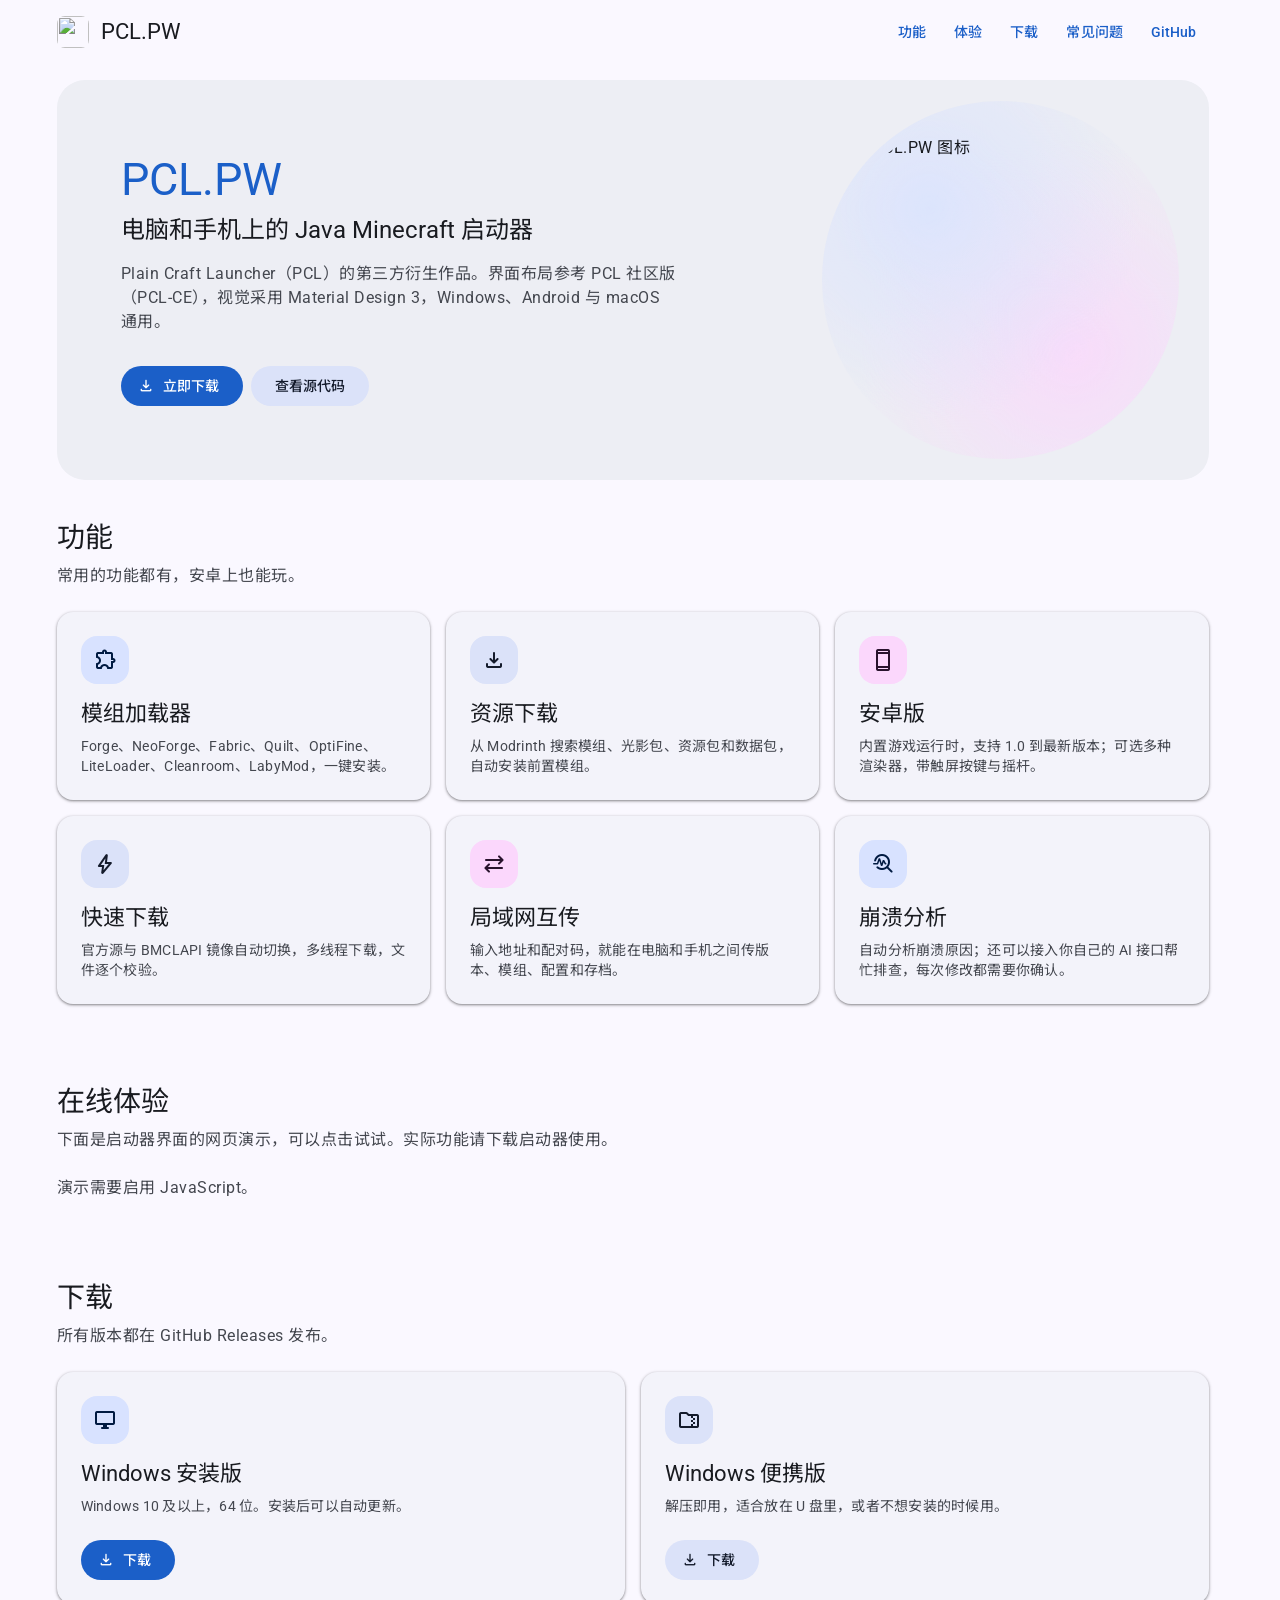
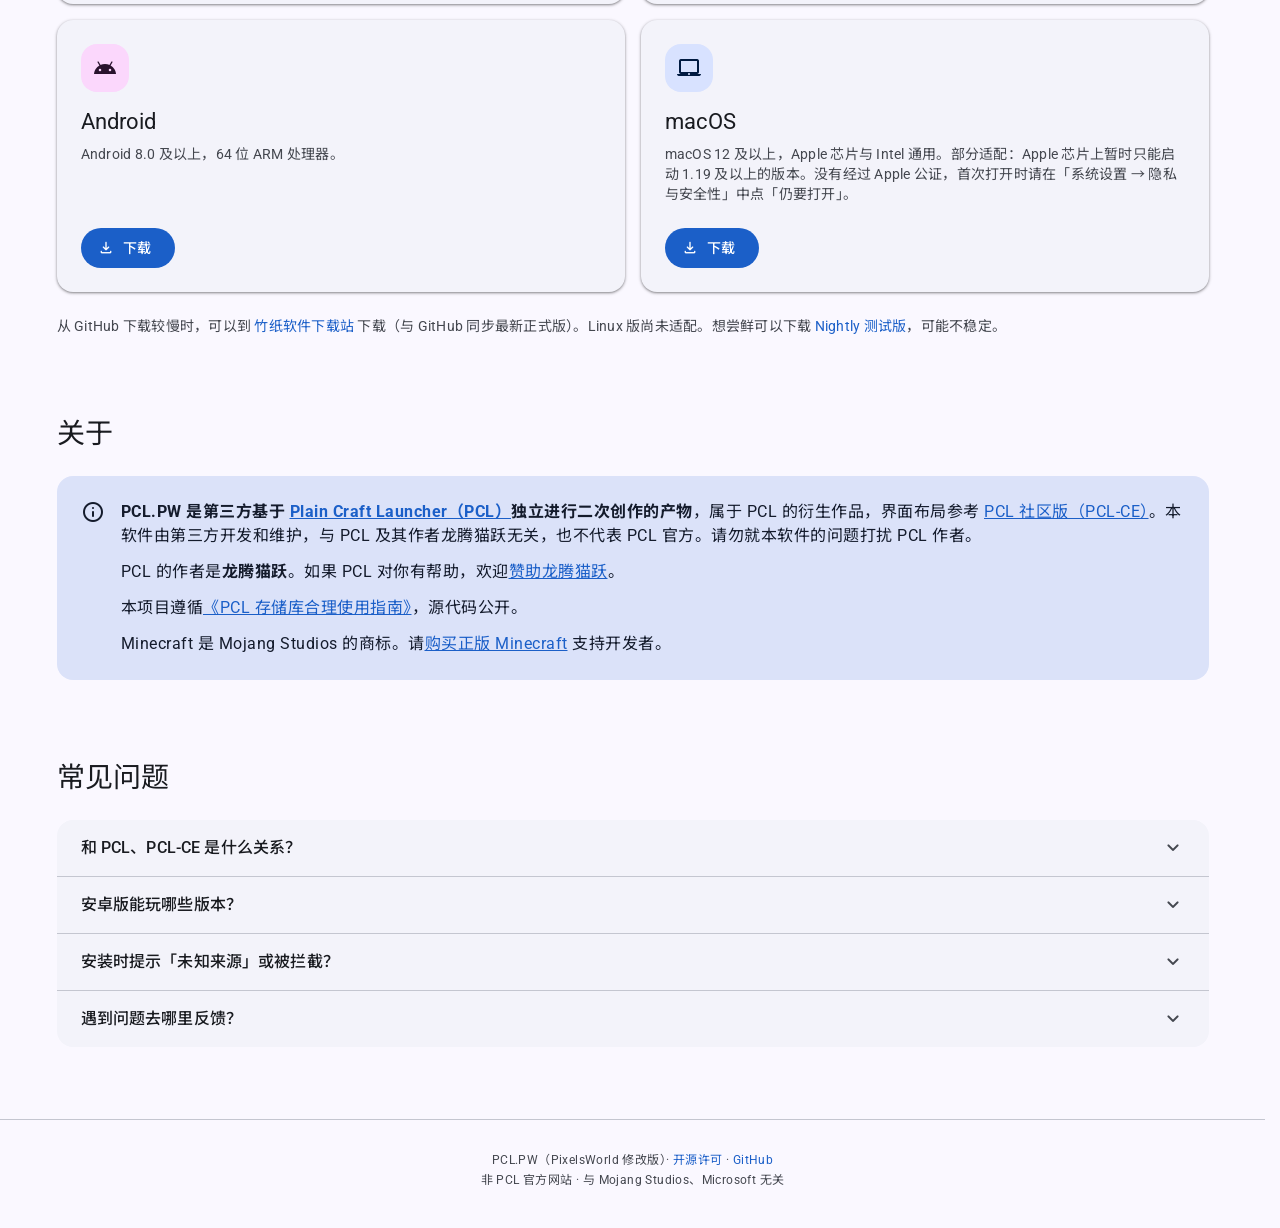
==== docs/index.html @ cc7d6c34 "官网：下载区加入 macOS，提供下载站的国内下载入口 Co-Authored-By: Claude Opus 5.5 <noreply@anthropic.com>" ====
<!doctype html>
<html lang="zh-CN">
<head>
<meta charset="utf-8">
<meta name="viewport" content="width=device-width, initial-scale=1">
<meta name="color-scheme" content="light dark">
<script>document.documentElement.classList.add('js');</script>
<title>PCL.PW</title>
<meta name="description" content="PCL.PW：基于 Plain Craft Launcher 的第三方衍生作品，电脑和手机上的 Java Minecraft 启动器，支持 Windows、Android 与 macOS。">
<link rel="icon" href="favicon.png">
<link rel="stylesheet" href="demo/demo.css?v=4">
<link rel="preconnect" href="https://fonts.googleapis.com">
<link rel="preconnect" href="https://fonts.gstatic.com" crossorigin>
<link rel="stylesheet" href="https://fonts.googleapis.com/css2?family=Roboto:wght@400;500;700&family=Noto+Sans+SC:wght@400;500;700&display=swap">
<link rel="stylesheet" href="https://fonts.googleapis.com/css2?family=Material+Symbols+Rounded:opsz,wght,FILL,GRAD@24,400,0,0&display=block">
<style>
/* ---------- MD3 颜色：种子色 #1370F3 ---------- */
:root {
  --md-sys-color-primary: #1b5fc8;
  --md-sys-color-on-primary: #ffffff;
  --md-sys-color-primary-container: #d8e2ff;
  --md-sys-color-on-primary-container: #001a41;
  --md-sys-color-secondary: #575e71;
  --md-sys-color-secondary-container: #dbe2f9;
  --md-sys-color-on-secondary-container: #141b2c;
  --md-sys-color-tertiary-container: #fbd7fc;
  --md-sys-color-on-tertiary-container: #29132d;
  --md-sys-color-surface: #faf8ff;
  --md-sys-color-surface-container-lowest: #ffffff;
  --md-sys-color-surface-container-low: #f3f3fa;
  --md-sys-color-surface-container: #edeef4;
  --md-sys-color-surface-container-high: #e7e8ee;
  --md-sys-color-surface-container-highest: #e1e2e9;
  --md-sys-color-on-surface: #191b20;
  --md-sys-color-on-surface-variant: #44474f;
  --md-sys-color-outline: #74777f;
  --md-sys-color-outline-variant: #c4c6d0;
  --md-elevation-1: 0 1px 2px rgb(0 0 0 / .30), 0 1px 3px 1px rgb(0 0 0 / .15);
  --md-elevation-2: 0 1px 2px rgb(0 0 0 / .30), 0 2px 6px 2px rgb(0 0 0 / .15);
  --md-motion: 200ms cubic-bezier(.2, 0, 0, 1);
  --md-ease-standard: cubic-bezier(.2, 0, 0, 1);
  --md-ease-decel: cubic-bezier(.05, .7, .1, 1);
}
@media (prefers-color-scheme: dark) {
  :root {
    --md-sys-color-primary: #adc6ff;
    --md-sys-color-on-primary: #002e69;
    --md-sys-color-primary-container: #004493;
    --md-sys-color-on-primary-container: #d8e2ff;
    --md-sys-color-secondary: #bfc6dc;
    --md-sys-color-secondary-container: #404659;
    --md-sys-color-on-secondary-container: #dbe2f9;
    --md-sys-color-tertiary-container: #593e5c;
    --md-sys-color-on-tertiary-container: #fbd7fc;
    --md-sys-color-surface: #111318;
    --md-sys-color-surface-container-lowest: #0c0e13;
    --md-sys-color-surface-container-low: #191b20;
    --md-sys-color-surface-container: #1d2024;
    --md-sys-color-surface-container-high: #282a2f;
    --md-sys-color-surface-container-highest: #33353a;
    --md-sys-color-on-surface: #e1e2e9;
    --md-sys-color-on-surface-variant: #c4c6d0;
    --md-sys-color-outline: #8e9099;
    --md-sys-color-outline-variant: #44474f;
  }
}

* { box-sizing: border-box; }
html { scroll-behavior: smooth; scroll-padding-top: 72px; }
body {
  margin: 0;
  background: var(--md-sys-color-surface);
  color: var(--md-sys-color-on-surface);
  font-family: Roboto, "Noto Sans SC", system-ui, sans-serif;
  font-size: 16px; line-height: 24px; letter-spacing: .5px; font-weight: 400;
  -webkit-font-smoothing: antialiased;
  overflow-wrap: anywhere;
}
a { color: var(--md-sys-color-primary); text-decoration: none; }
a:hover { text-decoration: underline; }
img { max-width: 100%; }

/* ---------- 图标 ---------- */
.icon {
  font-family: "Material Symbols Rounded";
  font-weight: normal; font-style: normal; font-size: 24px; line-height: 1;
  letter-spacing: normal; text-transform: none; white-space: nowrap;
  display: inline-block; flex: none; direction: ltr;
  font-feature-settings: "liga"; -webkit-font-smoothing: antialiased;
  user-select: none;
  width: 1em; overflow: hidden;
}

/* ---------- MD3 字阶 ---------- */
.display-large  { font-size: 57px; line-height: 64px; letter-spacing: -.25px; font-weight: 400; }
.display-medium { font-size: 45px; line-height: 52px; letter-spacing: 0; font-weight: 400; }
.headline-large { font-size: 32px; line-height: 40px; letter-spacing: 0; font-weight: 400; }
.headline-medium{ font-size: 28px; line-height: 36px; letter-spacing: 0; font-weight: 400; }
.headline-small { font-size: 24px; line-height: 32px; letter-spacing: 0; font-weight: 400; }
.title-large    { font-size: 22px; line-height: 28px; letter-spacing: 0; font-weight: 400; }
.title-medium   { font-size: 16px; line-height: 24px; letter-spacing: .15px; font-weight: 500; }
.body-large     { font-size: 16px; line-height: 24px; letter-spacing: .5px; font-weight: 400; }
.body-medium    { font-size: 14px; line-height: 20px; letter-spacing: .25px; font-weight: 400; }
.body-small     { font-size: 12px; line-height: 16px; letter-spacing: .4px; font-weight: 400; }
.label-large    { font-size: 14px; line-height: 20px; letter-spacing: .1px; font-weight: 500; }
.label-medium   { font-size: 12px; line-height: 16px; letter-spacing: .5px; font-weight: 500; }
h1, h2, h3, p { margin: 0; }

.wrap { max-width: 1200px; margin: 0 auto; padding: 0 24px; }

/* ---------- 按钮（40px / 24px 内边距 / 全圆角 / 状态层） ---------- */
.btn {
  position: relative; overflow: hidden; isolation: isolate;
  display: inline-flex; align-items: center; justify-content: center; gap: 8px;
  height: 40px; padding: 0 24px; border: 0; border-radius: 9999px;
  font-family: inherit; cursor: pointer; text-decoration: none;
  transition: box-shadow var(--md-motion);
}
.btn:hover { text-decoration: none; }
.btn::after {
  content: ""; position: absolute; inset: 0; z-index: -1;
  background: currentColor; opacity: 0;
  transition: opacity var(--md-motion);
}
.btn:hover::after { opacity: .08; }
.btn:focus-visible::after { opacity: .10; }
.btn:active::after { opacity: .12; }
.btn:focus-visible { outline: 3px solid var(--md-sys-color-primary); outline-offset: 2px; }
.btn .icon { font-size: 18px; margin-left: -8px; }
.btn.filled { background: var(--md-sys-color-primary); color: var(--md-sys-color-on-primary); }
.btn.filled:hover { box-shadow: var(--md-elevation-1); }
.btn.s-tonal { background: var(--md-sys-color-secondary-container); color: var(--md-sys-color-on-secondary-container); }
.btn.s-tonal:hover { box-shadow: var(--md-elevation-1); }
.btn.outlined { background: transparent; color: var(--md-sys-color-primary); box-shadow: inset 0 0 0 1px var(--md-sys-color-outline); }
.btn.text { background: transparent; color: var(--md-sys-color-primary); padding: 0 12px; }

/* ---------- 顶部应用栏（Small） ---------- */
.app-bar {
  position: sticky; top: 0; z-index: 10;
  background: var(--md-sys-color-surface);
  transition: background-color var(--md-motion), box-shadow var(--md-motion);
}
.app-bar.scrolled { background: var(--md-sys-color-surface-container); }
.app-bar .wrap { display: flex; align-items: center; height: 64px; gap: 8px; }
.brand {
  display: flex; align-items: center; gap: 12px; min-width: 0;
  color: var(--md-sys-color-on-surface); border-radius: 9999px; padding: 4px 12px 4px 0;
}
.brand:hover { text-decoration: none; }
.brand img { width: 32px; height: 32px; border-radius: 8px; flex: none; }
.app-bar nav { margin-left: auto; display: flex; gap: 4px; align-items: center; }

/* ---------- 版块 ---------- */
main > section { padding: 40px 0; }
.sec-head { margin-bottom: 24px; }
.sec-head h2 { color: var(--md-sys-color-on-surface); }
.sec-head .lead { margin-top: 8px; color: var(--md-sys-color-on-surface-variant); }

/* ---------- Hero ---------- */
.hero {
  display: flex; align-items: center; gap: 48px;
  background: var(--md-sys-color-surface-container);
  border-radius: 28px; padding: 56px 64px; margin-top: 16px;
}
.hero-text { flex: 1; min-width: 0; }
.hero h1 { color: var(--md-sys-color-primary); }
.hero .tagline { margin-top: 8px; color: var(--md-sys-color-on-surface); }
.hero .s-sub { margin-top: 16px; max-width: 560px; color: var(--md-sys-color-on-surface-variant); }
.actions { display: flex; flex-wrap: wrap; gap: 8px; margin-top: 32px; }
.hero-art { flex: none; width: 288px; height: 288px; }
.hero-art img { display: block; width: 100%; height: 100%; border-radius: 28%; }

/* ---------- 卡片：Elevated card ---------- */
/* minmax(0, 1fr)：列宽固定，不随内容（例如下载按钮文字变长）变化 */
.grid { display: grid; grid-template-columns: repeat(3, minmax(0, 1fr)); gap: 16px; }
.s-card {
  background: var(--md-sys-color-surface-container-low);
  box-shadow: var(--md-elevation-1);
  border-radius: 16px; padding: 24px;
  display: flex; flex-direction: column;
}
.s-card .s-tile {
  width: 48px; height: 48px; border-radius: 16px; margin-bottom: 16px;
  display: grid; place-items: center;
  background: var(--md-sys-color-primary-container);
  color: var(--md-sys-color-on-primary-container);
}
.s-card .s-tile.sec { background: var(--md-sys-color-secondary-container); color: var(--md-sys-color-on-secondary-container); }
.s-card .s-tile.ter { background: var(--md-sys-color-tertiary-container); color: var(--md-sys-color-on-tertiary-container); }
.s-card h3 { color: var(--md-sys-color-on-surface); }
.s-card p { margin-top: 8px; color: var(--md-sys-color-on-surface-variant); }
/* 下载区有四张卡片：宽屏时排成两行两列 */
@media (min-width: 600px) { .dl .grid { grid-template-columns: repeat(2, minmax(0, 1fr)); } }
.dl .s-card p { flex: 1; }
.dl .s-card .btn { margin-top: 24px; align-self: flex-start; }
.ver { margin-top: 24px; color: var(--md-sys-color-on-surface-variant); }

/* ---------- 声明：Tonal card ---------- */
.notice {
  display: flex; gap: 16px; align-items: flex-start;
  background: var(--md-sys-color-secondary-container);
  color: var(--md-sys-color-on-secondary-container);
  border-radius: 16px; padding: 24px;
}
.notice > .icon { font-size: 24px; margin-top: 0; }
.notice .body { min-width: 0; }
.notice p + p { margin-top: 12px; }
.notice a { color: var(--md-sys-color-primary); text-decoration: underline; }

/* ---------- 常见问题：可展开列表 ---------- */
.faq-list { border-radius: 16px; background: var(--md-sys-color-surface-container-low); overflow: hidden; }
details + details { border-top: 1px solid var(--md-sys-color-outline-variant); }
summary {
  position: relative; display: flex; align-items: center; gap: 16px;
  min-height: 56px; padding: 16px 24px; cursor: pointer; list-style: none;
  color: var(--md-sys-color-on-surface);
}
summary::-webkit-details-marker { display: none; }
summary::after {
  content: ""; position: absolute; inset: 0; background: var(--md-sys-color-on-surface);
  opacity: 0; transition: opacity var(--md-motion); pointer-events: none;
}
summary:hover::after { opacity: .08; }
summary:focus-visible::after { opacity: .10; }
summary:active::after { opacity: .12; }
summary:focus-visible { outline: 3px solid var(--md-sys-color-primary); outline-offset: -3px; }
summary .q { flex: 1; min-width: 0; }
summary .icon { color: var(--md-sys-color-on-surface-variant); transition: transform var(--md-motion); }
details[open] summary .icon { transform: rotate(180deg); }
details .answer { padding: 0 24px 16px; color: var(--md-sys-color-on-surface-variant); }

/* ---------- 页脚 ---------- */
footer {
  margin-top: 32px; padding: 32px 0 40px; text-align: center;
  color: var(--md-sys-color-on-surface-variant);
  border-top: 1px solid var(--md-sys-color-outline-variant);
}
footer p + p { margin-top: 4px; }

/* ---------- 响应式 ---------- */
@media (max-width: 839px) {
  .hero { flex-direction: column-reverse; text-align: center; padding: 32px 24px; gap: 24px; }
  .hero-art { width: 160px; height: 160px; }
  .hero .s-sub { margin-left: auto; margin-right: auto; }
  .actions { justify-content: center; }
  .display-medium { font-size: 36px; line-height: 44px; }
  .grid { grid-template-columns: repeat(2, minmax(0, 1fr)); }
}
@media (max-width: 599px) {
  .wrap { padding: 0 16px; }
  .grid { grid-template-columns: minmax(0, 1fr); }
  .app-bar nav .opt { display: none; }
  section { padding: 32px 0; }
  .notice { flex-direction: column; gap: 12px; padding: 20px; }
  summary { padding: 16px; }
  details .answer { padding: 0 16px 16px; }
  .headline-small { font-size: 22px; line-height: 28px; }
}
/* ---------- 动效（仅在 JS 可用且未要求减少动态效果时生效） ---------- */
/* 滚动条始终占位、横向溢出直接裁掉：动画中的元素和光晕不会让页面宽度来回变化 */
html { scrollbar-gutter: stable; overflow-x: clip; }
body { overflow-x: clip; }
.hero-art { position: relative; }
.hero-art img { position: relative; z-index: 1; }
.hero-art::before {
  content: ""; position: absolute; inset: -12%; border-radius: 50%; pointer-events: none;
  background:
    radial-gradient(circle at 30% 30%, var(--md-sys-color-primary-container), transparent 60%),
    radial-gradient(circle at 70% 70%, var(--md-sys-color-tertiary-container), transparent 60%);
  opacity: .8;
}
.s-card, .s-card .s-tile { transition: transform 300ms var(--md-ease-standard), box-shadow 300ms var(--md-ease-standard); }
@media (hover: hover) {
  .s-card:hover { box-shadow: var(--md-elevation-2); }
}
@media (prefers-reduced-motion: no-preference) {
  @keyframes md-rise { from { opacity: 0; transform: translateY(16px); } }
  @keyframes md-reveal { from { opacity: 0; transform: translateY(24px); } }
  @keyframes md-fade { from { opacity: 0; } }
  @keyframes md-pop { from { opacity: 0; transform: scale(.85); } }
  @keyframes md-float { 0%, 100% { transform: translateY(0); } 25% { transform: translateY(-6px); } 75% { transform: translateY(6px); } }
  @keyframes md-glow { from { transform: rotate(0) scale(1); } 50% { transform: rotate(180deg) scale(1.1); } to { transform: rotate(360deg) scale(1); } }
  @keyframes md-answer { from { opacity: 0; transform: translateY(-8px); } }

  .js .app-bar { animation: md-fade 400ms var(--md-ease-standard) backwards; }
  .js .hero-text h1 { animation: md-rise 600ms var(--md-ease-decel) 120ms backwards; }
  .js .hero-text .tagline { animation: md-rise 600ms var(--md-ease-decel) 190ms backwards; }
  .js .hero-text .s-sub { animation: md-rise 600ms var(--md-ease-decel) 260ms backwards; }
  .js .hero-text .actions { animation: md-rise 600ms var(--md-ease-decel) 330ms backwards; }
  .js .hero-art { animation: md-pop 600ms var(--md-ease-decel) 150ms backwards; }
  .js .hero-art img { animation: md-float 6s ease-in-out 800ms infinite; }
  .js .hero-art::before { animation: md-glow 40s linear infinite; }

  .js .sec-head:not(.in), .js .s-card:not(.in), .js .notice:not(.in), .js .faq-list details:not(.in) {
    opacity: 0; transform: translateY(24px);
  }
  .js .sec-head.in, .js .s-card.in, .js .notice.in, .js .faq-list details.in {
    animation: md-reveal 500ms var(--md-ease-decel) var(--d, 0ms) backwards;
  }
  @media (hover: hover) {
    .s-card:hover { transform: translateY(-2px); }
    .s-card:hover .s-tile { transform: rotate(-6deg) scale(1.08); }
  }
  details[open] .answer { animation: md-answer 300ms var(--md-ease-decel); }
}
@media (prefers-reduced-motion: reduce) {
  html { scroll-behavior: auto; }
  *, *::before, *::after { transition-duration: 0.01ms !important; animation-duration: 0.01ms !important; }
}
</style>
</head>
<body>
<header class="app-bar" id="appbar">
  <div class="wrap">
    <a class="brand title-large" href="#"><img src="favicon.png" alt="">PCL.PW</a>
    <nav>
      <a class="btn text label-large opt" href="#features">功能</a>
      <a class="btn text label-large opt" href="#demo">体验</a>
      <a class="btn text label-large" href="#download">下载</a>
      <a class="btn text label-large opt" href="#faq">常见问题</a>
      <a class="btn text label-large" href="https://github.com/zhuzhi-09/PCL.PW">GitHub</a>
    </nav>
  </div>
</header>

<main>
  <div class="wrap">
    <div class="hero">
      <div class="hero-text">
        <h1 class="display-medium">PCL.PW</h1>
        <p class="tagline headline-small">电脑和手机上的 Java Minecraft 启动器</p>
        <p class="s-sub body-large">Plain Craft Launcher（PCL）的第三方衍生作品。界面布局参考 PCL 社区版（PCL-CE），视觉采用 Material Design 3，Windows、Android 与 macOS 通用。</p>
        <div class="actions">
          <a class="btn filled label-large" href="#download"><span class="icon" aria-hidden="true">download</span>立即下载</a>
          <a class="btn s-tonal label-large" href="https://github.com/zhuzhi-09/PCL.PW">查看源代码</a>
        </div>
      </div>
      <div class="hero-art"><img src="icon.png" alt="PCL.PW 图标" width="288" height="288"></div>
    </div>
  </div>

  <section id="features">
    <div class="wrap">
      <div class="sec-head">
        <h2 class="headline-medium">功能</h2>
        <p class="lead body-large">常用的功能都有，安卓上也能玩。</p>
      </div>
      <div class="grid">
        <div class="s-card"><div class="s-tile"><span class="icon" aria-hidden="true">extension</span></div><h3 class="title-large">模组加载器</h3><p class="body-medium">Forge、NeoForge、Fabric、Quilt、OptiFine、LiteLoader、Cleanroom、LabyMod，一键安装。</p></div>
        <div class="s-card"><div class="s-tile sec"><span class="icon" aria-hidden="true">download</span></div><h3 class="title-large">资源下载</h3><p class="body-medium">从 Modrinth 搜索模组、光影包、资源包和数据包，自动安装前置模组。</p></div>
        <div class="s-card"><div class="s-tile ter"><span class="icon" aria-hidden="true">smartphone</span></div><h3 class="title-large">安卓版</h3><p class="body-medium">内置游戏运行时，支持 1.0 到最新版本；可选多种渲染器，带触屏按键与摇杆。</p></div>
        <div class="s-card"><div class="s-tile sec"><span class="icon" aria-hidden="true">bolt</span></div><h3 class="title-large">快速下载</h3><p class="body-medium">官方源与 BMCLAPI 镜像自动切换，多线程下载，文件逐个校验。</p></div>
        <div class="s-card"><div class="s-tile ter"><span class="icon" aria-hidden="true">sync_alt</span></div><h3 class="title-large">局域网互传</h3><p class="body-medium">输入地址和配对码，就能在电脑和手机之间传版本、模组、配置和存档。</p></div>
        <div class="s-card"><div class="s-tile"><span class="icon" aria-hidden="true">troubleshoot</span></div><h3 class="title-large">崩溃分析</h3><p class="body-medium">自动分析崩溃原因；还可以接入你自己的 AI 接口帮忙排查，每次修改都需要你确认。</p></div>
      </div>
    </div>
  </section>

  <section id="demo">
    <div class="wrap">
      <div class="sec-head">
        <h2 class="headline-medium">在线体验</h2>
        <p class="lead body-large">下面是启动器界面的网页演示，可以点击试试。实际功能请下载启动器使用。</p>
      </div>
      <div id="pcl-demo"><p style="color:var(--md-sys-color-on-surface-variant)">演示需要启用 JavaScript。</p></div>
    </div>
  </section>

  <section id="download">
    <div class="wrap dl">
      <div class="sec-head">
        <h2 class="headline-medium">下载</h2>
        <p class="lead body-large">所有版本都在 GitHub Releases 发布。</p>
      </div>
      <div class="grid">
        <div class="s-card">
          <div class="s-tile"><span class="icon" aria-hidden="true">desktop_windows</span></div><h3 class="title-large">Windows 安装版</h3>
          <p class="body-medium">Windows 10 及以上，64 位。安装后可以自动更新。</p>
          <a class="btn filled label-large" data-asset="windows-x64-setup.exe" href="https://github.com/zhuzhi-09/PCL.PW/releases/latest"><span class="icon" aria-hidden="true">download</span><span class="label">下载</span></a>
        </div>
        <div class="s-card">
          <div class="s-tile sec"><span class="icon" aria-hidden="true">folder_zip</span></div><h3 class="title-large">Windows 便携版</h3>
          <p class="body-medium">解压即用，适合放在 U 盘里，或者不想安装的时候用。</p>
          <a class="btn s-tonal label-large" data-asset="windows-x64-portable.zip" href="https://github.com/zhuzhi-09/PCL.PW/releases/latest"><span class="icon" aria-hidden="true">download</span><span class="label">下载</span></a>
        </div>
        <div class="s-card">
          <div class="s-tile ter"><span class="icon" aria-hidden="true">android</span></div><h3 class="title-large">Android</h3>
          <p class="body-medium">Android 8.0 及以上，64 位 ARM 处理器。</p>
          <a class="btn filled label-large" data-asset="android-arm64.apk" href="https://github.com/zhuzhi-09/PCL.PW/releases/latest"><span class="icon" aria-hidden="true">download</span><span class="label">下载</span></a>
        </div>
        <div class="s-card">
          <div class="s-tile"><span class="icon" aria-hidden="true">laptop_mac</span></div><h3 class="title-large">macOS</h3>
          <p class="body-medium">macOS 12 及以上，Apple 芯片与 Intel 通用。部分适配：Apple 芯片上暂时只能启动 1.19 及以上的版本。没有经过 Apple 公证，首次打开时请在「系统设置 → 隐私与安全性」中点「仍要打开」。</p>
          <a class="btn filled label-large" data-asset="macos.dmg" href="https://github.com/zhuzhi-09/PCL.PW/releases/latest"><span class="icon" aria-hidden="true">download</span><span class="label">下载</span></a>
        </div>
      </div>
      <p class="ver body-medium" id="ver">从 GitHub 下载较慢时，可以到 <a href="https://download.zhuzhi.site">竹纸软件下载站</a> 下载（与 GitHub 同步最新正式版）。Linux 版尚未适配。想尝鲜可以下载 <a href="https://github.com/zhuzhi-09/PCL.PW/releases/tag/nightly">Nightly 测试版</a>，可能不稳定。</p>
    </div>
  </section>

  <section id="about">
    <div class="wrap">
      <div class="sec-head">
        <h2 class="headline-medium">关于</h2>
      </div>
      <div class="notice body-large">
        <span class="icon" aria-hidden="true">info</span>
        <div class="body">
          <p><strong>PCL.PW 是第三方基于 <a href="https://github.com/Meloong-Git/PCL">Plain Craft Launcher（PCL）</a>独立进行二次创作的产物</strong>，属于 PCL 的衍生作品，界面布局参考 <a href="https://www.pclc.cc">PCL 社区版（PCL-CE）</a>。本软件由第三方开发和维护，与 PCL 及其作者龙腾猫跃无关，也不代表 PCL 官方。请勿就本软件的问题打扰 PCL 作者。</p>
          <p>PCL 的作者是<strong>龙腾猫跃</strong>。如果 PCL 对你有帮助，欢迎<a href="https://afdian.com/a/LTCat">赞助龙腾猫跃</a>。</p>
          <p>本项目遵循<a href="https://github.com/zhuzhi-09/PCL.PW/blob/main/PCL-GUIDE.md">《PCL 存储库合理使用指南》</a>，源代码公开。</p>
          <p>Minecraft 是 Mojang Studios 的商标。请<a href="https://www.minecraft.net/zh-hans/store/minecraft-java-bedrock-edition-pc">购买正版 Minecraft</a> 支持开发者。</p>
        </div>
      </div>
    </div>
  </section>

  <section id="faq">
    <div class="wrap">
      <div class="sec-head">
        <h2 class="headline-medium">常见问题</h2>
      </div>
      <div class="faq-list">
        <details><summary><span class="q title-medium">和 PCL、PCL-CE 是什么关系？</span><span class="icon" aria-hidden="true">expand_more</span></summary><p class="answer body-large">PCL.PW 是 PCL 的第三方衍生作品：界面布局参考 PCL-CE，用 Flutter 重新编写，视觉采用 Material Design 3，并增加了安卓版。它由第三方独立开发，与 PCL 和 PCL-CE 官方无关。可以从 PCL-CE 导入设置、游戏文件夹和账户。</p></details>
        <details><summary><span class="q title-medium">安卓版能玩哪些版本？</span><span class="icon" aria-hidden="true">expand_more</span></summary><p class="answer body-large">支持 1.0 到最新的 Java 版，也能在手机上安装 Forge、NeoForge、OptiFine 等加载器。帧率取决于手机性能和所选的渲染器。</p></details>
        <details><summary><span class="q title-medium">安装时提示「未知来源」或被拦截？</span><span class="icon" aria-hidden="true">expand_more</span></summary><p class="answer body-large">安卓版不在应用商店上架，需要允许浏览器或文件管理器安装应用。Windows 上如果 SmartScreen 提示，点「更多信息」→「仍要运行」。安装包都可以在 GitHub 上核对来源。</p></details>
        <details><summary><span class="q title-medium">遇到问题去哪里反馈？</span><span class="icon" aria-hidden="true">expand_more</span></summary><p class="answer body-large">请在 <a href="https://github.com/zhuzhi-09/PCL.PW/issues">GitHub Issues</a> 反馈，不要打扰 PCL 的作者。</p></details>
      </div>
    </div>
  </section>
</main>

<footer>
  <div class="wrap">
    <p class="body-small">PCL.PW（PixelsWorld 修改版）· <a href="https://github.com/zhuzhi-09/PCL.PW/blob/main/LICENSE">开源许可</a> · <a href="https://github.com/zhuzhi-09/PCL.PW">GitHub</a></p>
    <p class="body-small">非 PCL 官方网站 · 与 Mojang Studios、Microsoft 无关</p>
  </div>
</footer>

<script src="demo/demo.js?v=4" defer></script>
<script>
// 滚动进入视口时淡入上移，只触发一次；同批进入的元素按序错开
(function () {
  var els = document.querySelectorAll('.sec-head, .s-card, .notice, .faq-list details');
  var reduce = window.matchMedia && matchMedia('(prefers-reduced-motion: reduce)').matches;
  function show(el) { el.classList.add('in'); }
  if (reduce || !('IntersectionObserver' in window)) { Array.prototype.forEach.call(els, show); return; }
  var io = new IntersectionObserver(function (entries) {
    var k = 0;
    entries.forEach(function (e) {
      if (!e.isIntersecting) return;
      e.target.style.setProperty('--d', (k++ * 70) + 'ms');
      show(e.target);
      io.unobserve(e.target);
    });
  }, { threshold: 0.15, rootMargin: '0px 0px -10% 0px' });
  Array.prototype.forEach.call(els, function (el) { io.observe(el); });
})();
</script>
<script>
// 顶部应用栏滚动后切换为 surface-container 背景
(function () {
  var bar = document.getElementById('appbar');
  function onScroll() { bar.classList.toggle('scrolled', window.scrollY > 4); }
  window.addEventListener('scroll', onScroll, { passive: true });
  onScroll();
})();

// 读取最新正式版，把下载按钮指向对应文件；失败时保留指向 Releases 页面的链接
fetch('https://api.github.com/repos/zhuzhi-09/PCL.PW/releases/latest')
  .then(r => r.ok ? r.json() : Promise.reject())
  .then(rel => {
    for (const a of document.querySelectorAll('[data-asset]')) {
      const asset = rel.assets.find(x => x.name.endsWith(a.dataset.asset));
      if (asset) a.href = asset.browser_download_url;
    }
    for (const l of document.querySelectorAll('.dl .btn .label')) l.textContent = '下载 ' + rel.tag_name;
  })
  .catch(() => {});
</script>
</body>
</html>
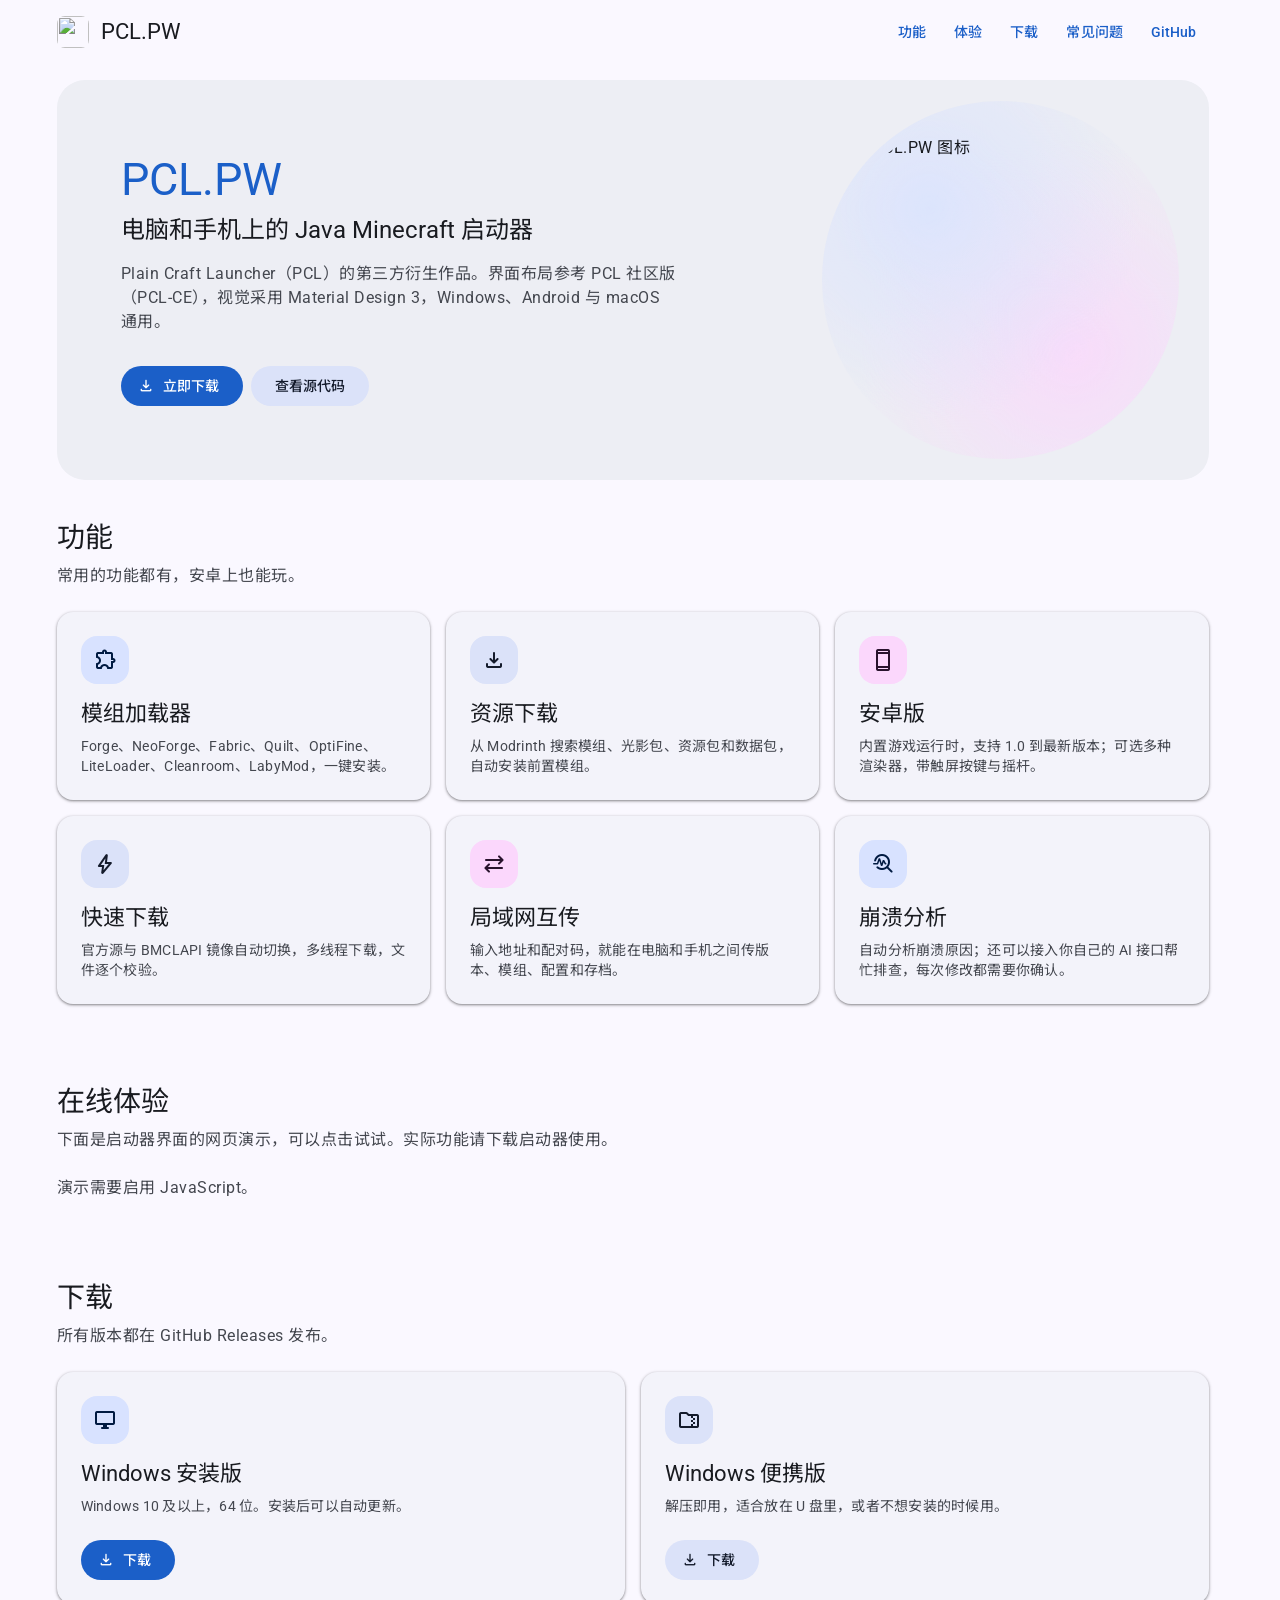
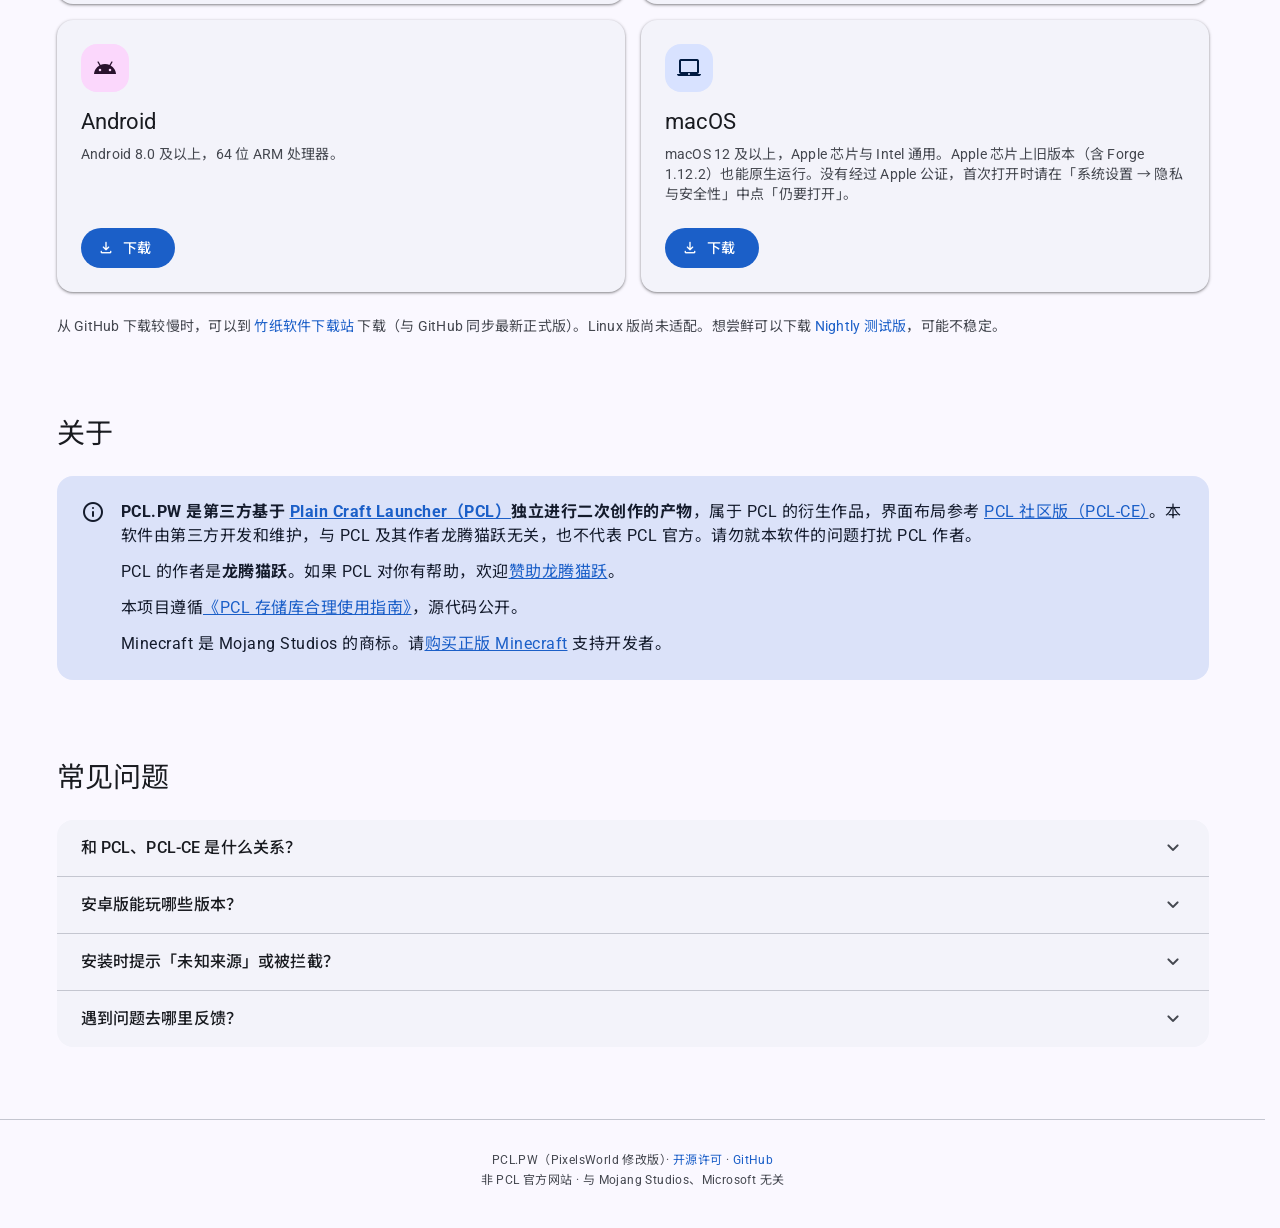
==== commit b92af0a3: "官网：macOS 说明更新为 Apple 芯片旧版本也能原生运行 Co-Authored-By: Claude Opus 5.5 <noreply@anthropic.com>" ====
--- a/docs/index.html
+++ b/docs/index.html
@@ -390,7 +390,7 @@
         </div>
         <div class="s-card">
           <div class="s-tile"><span class="icon" aria-hidden="true">laptop_mac</span></div><h3 class="title-large">macOS</h3>
-          <p class="body-medium">macOS 12 及以上，Apple 芯片与 Intel 通用。部分适配：Apple 芯片上暂时只能启动 1.19 及以上的版本。没有经过 Apple 公证，首次打开时请在「系统设置 → 隐私与安全性」中点「仍要打开」。</p>
+          <p class="body-medium">macOS 12 及以上，Apple 芯片与 Intel 通用。Apple 芯片上旧版本（含 Forge 1.12.2）也能原生运行。没有经过 Apple 公证，首次打开时请在「系统设置 → 隐私与安全性」中点「仍要打开」。</p>
           <a class="btn filled label-large" data-asset="macos.dmg" href="https://github.com/zhuzhi-09/PCL.PW/releases/latest"><span class="icon" aria-hidden="true">download</span><span class="label">下载</span></a>
         </div>
       </div>
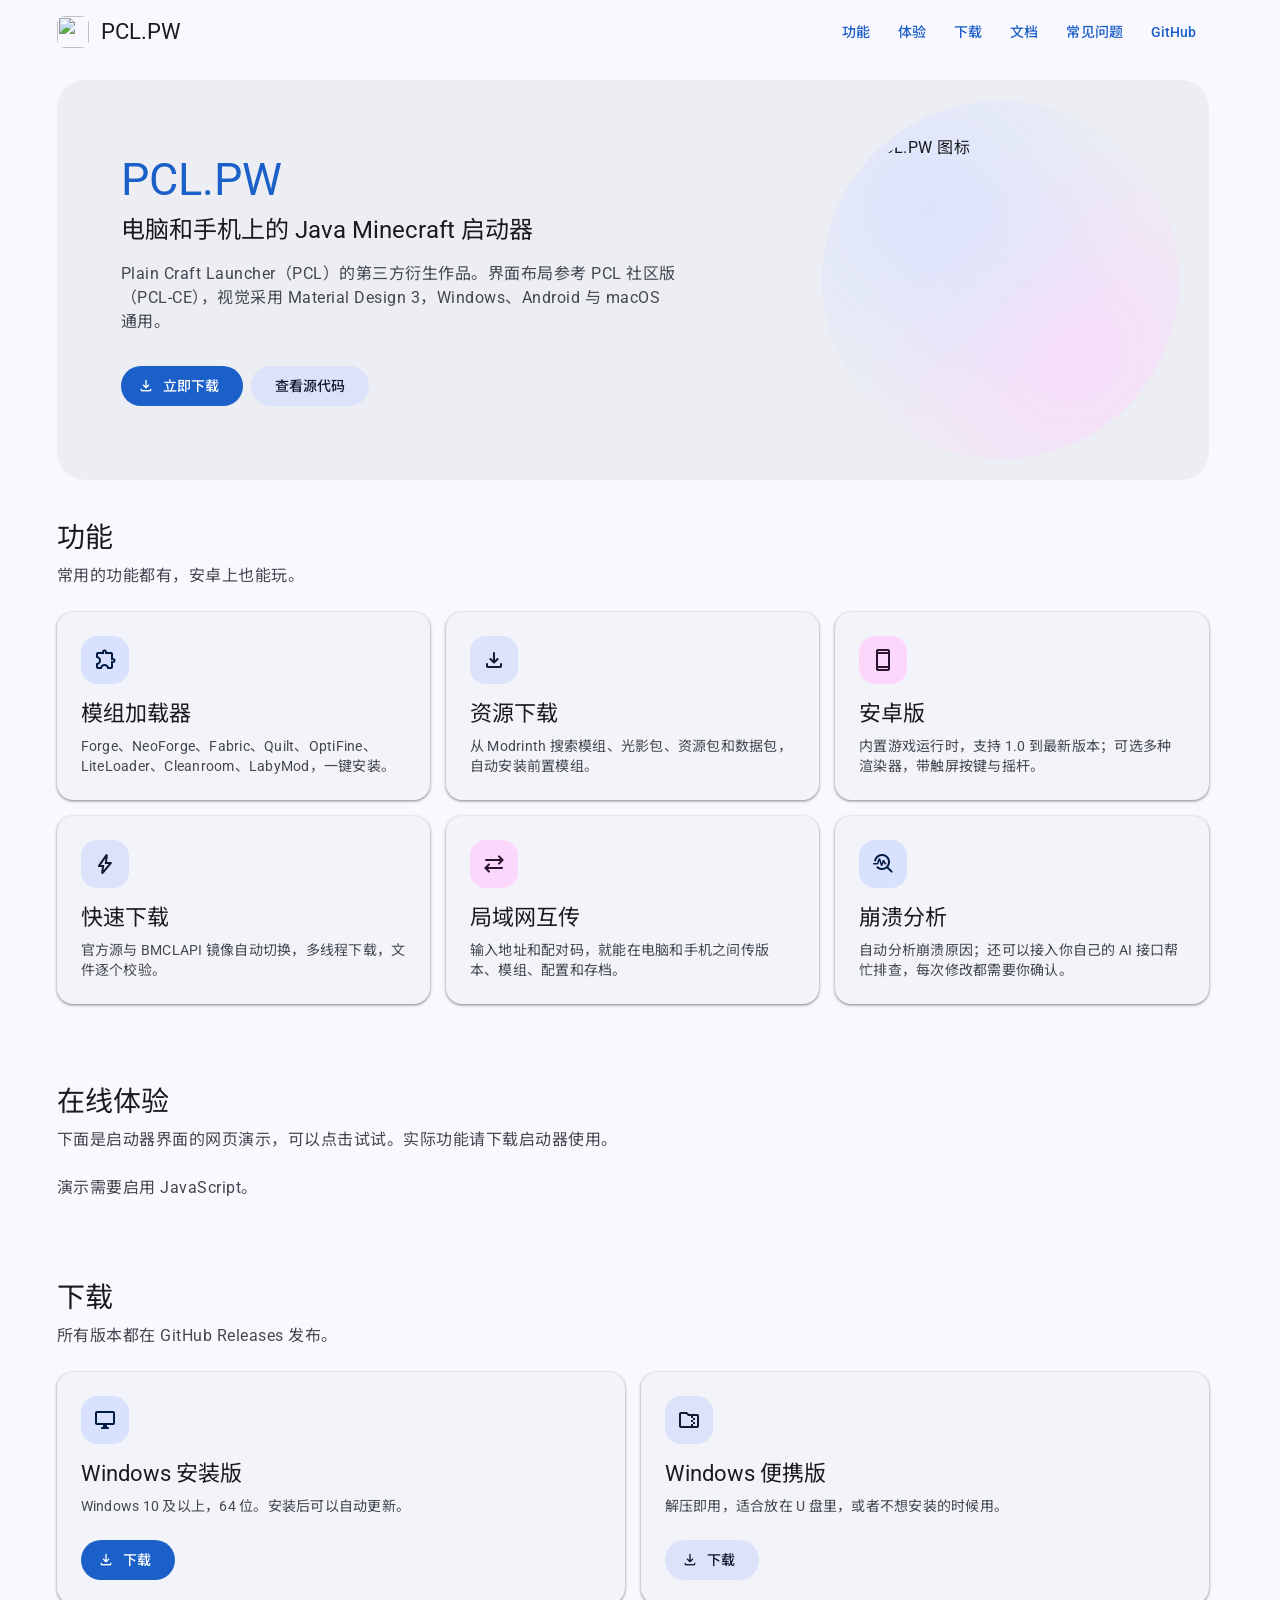
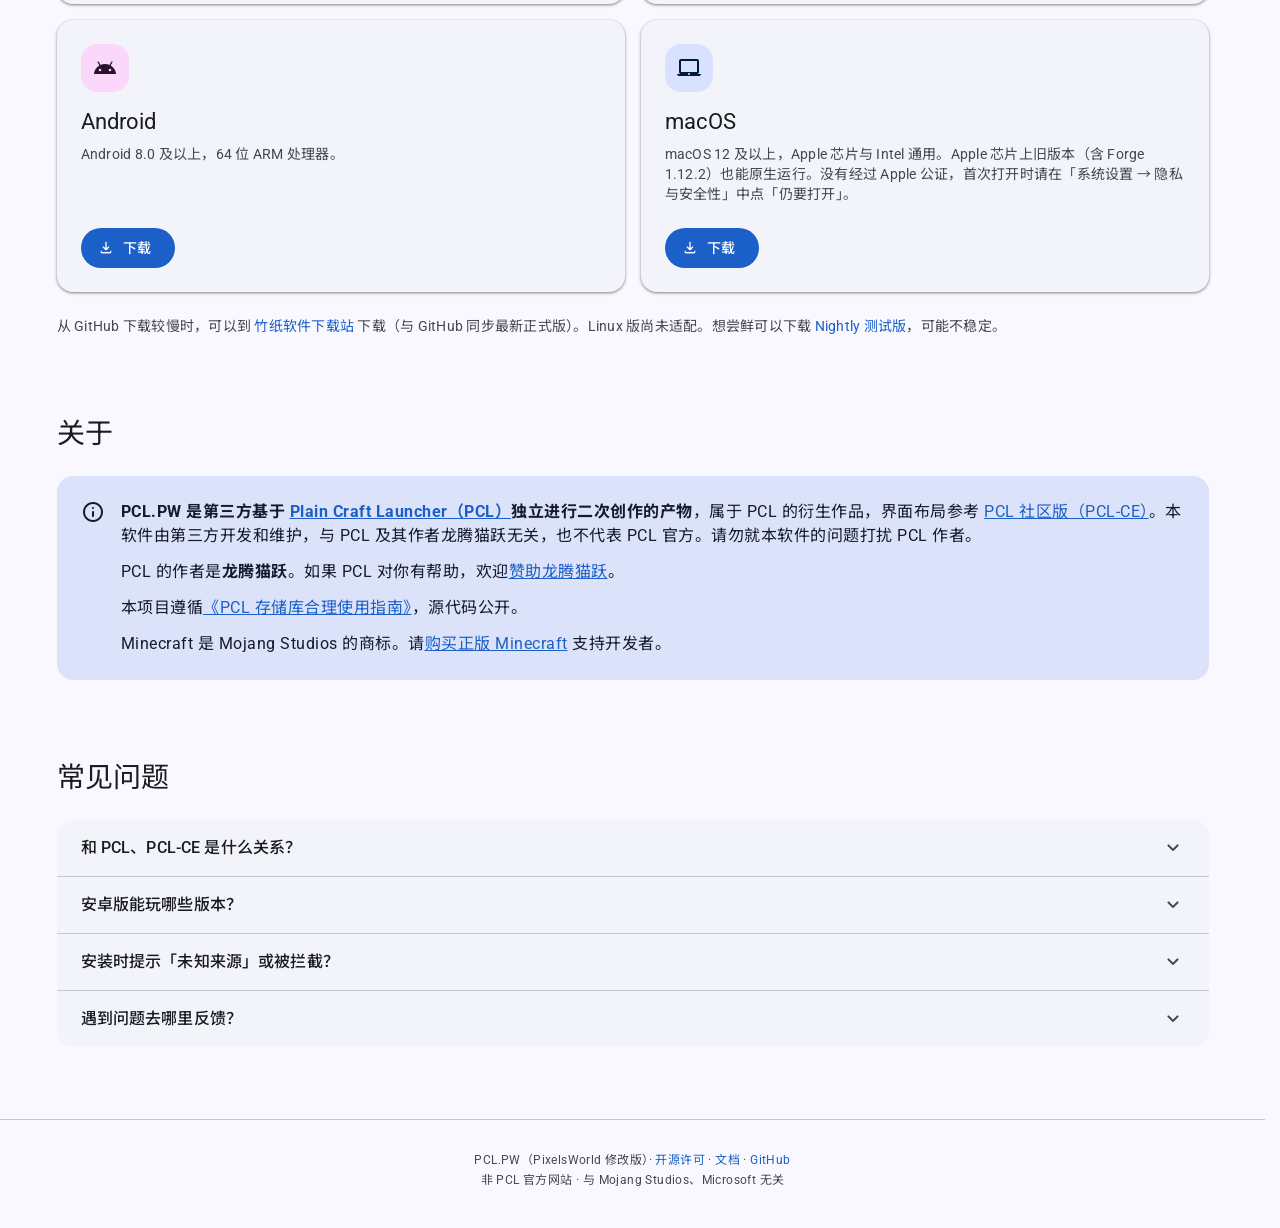
==== commit 2406372d: "docs: 新增文档子站与启动器接口说明 官网增加 /docs/ 多页文档：总览、下载与安装、第一次启动、版本与加载器、模组与资源、安卓版、常见问题与排错，以及 update.json / notic" ====
--- a/docs/index.html
+++ b/docs/index.html
@@ -317,6 +317,7 @@
       <a class="btn text label-large opt" href="#features">功能</a>
       <a class="btn text label-large opt" href="#demo">体验</a>
       <a class="btn text label-large" href="#download">下载</a>
+      <a class="btn text label-large" href="docs/">文档</a>
       <a class="btn text label-large opt" href="#faq">常见问题</a>
       <a class="btn text label-large" href="https://github.com/zhuzhi-09/PCL.PW">GitHub</a>
     </nav>
@@ -432,7 +433,7 @@
 
 <footer>
   <div class="wrap">
-    <p class="body-small">PCL.PW（PixelsWorld 修改版）· <a href="https://github.com/zhuzhi-09/PCL.PW/blob/main/LICENSE">开源许可</a> · <a href="https://github.com/zhuzhi-09/PCL.PW">GitHub</a></p>
+    <p class="body-small">PCL.PW（PixelsWorld 修改版）· <a href="https://github.com/zhuzhi-09/PCL.PW/blob/main/LICENSE">开源许可</a> · <a href="docs/">文档</a> · <a href="https://github.com/zhuzhi-09/PCL.PW">GitHub</a></p>
     <p class="body-small">非 PCL 官方网站 · 与 Mojang Studios、Microsoft 无关</p>
   </div>
 </footer>
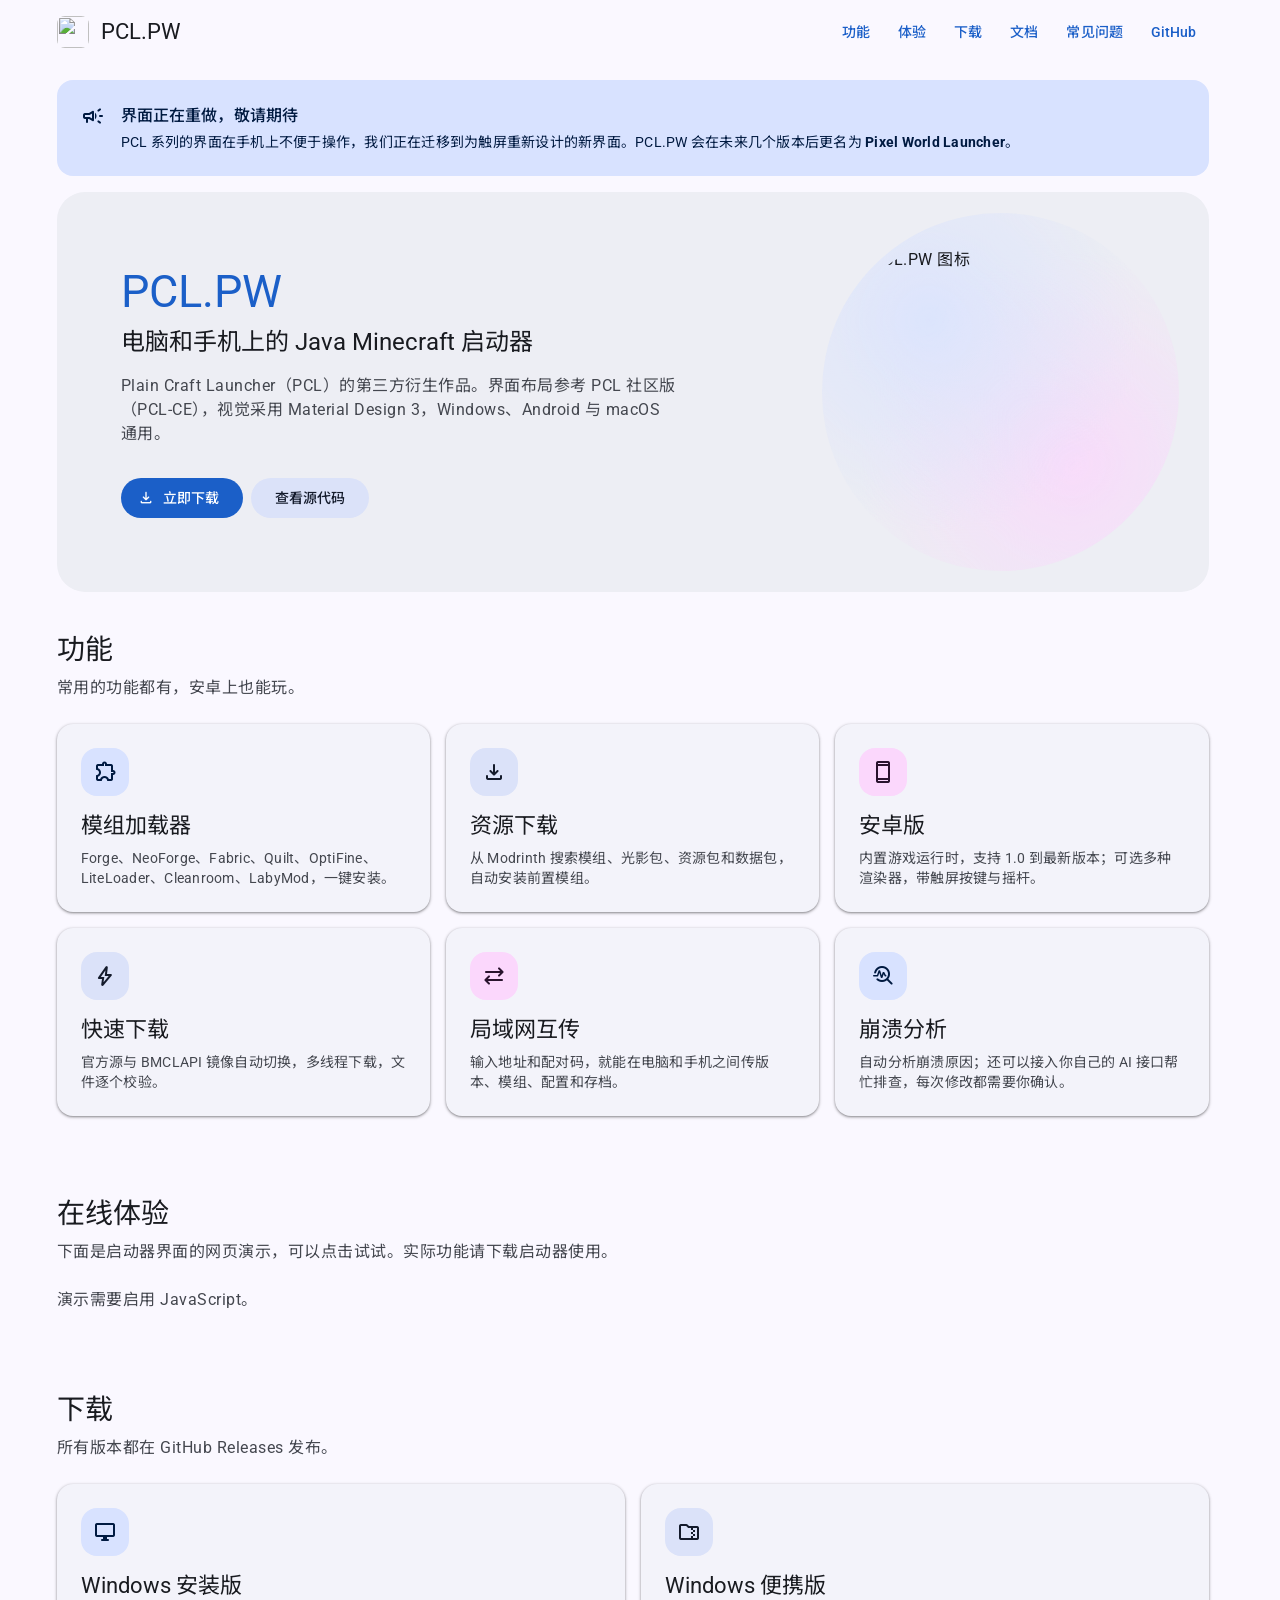
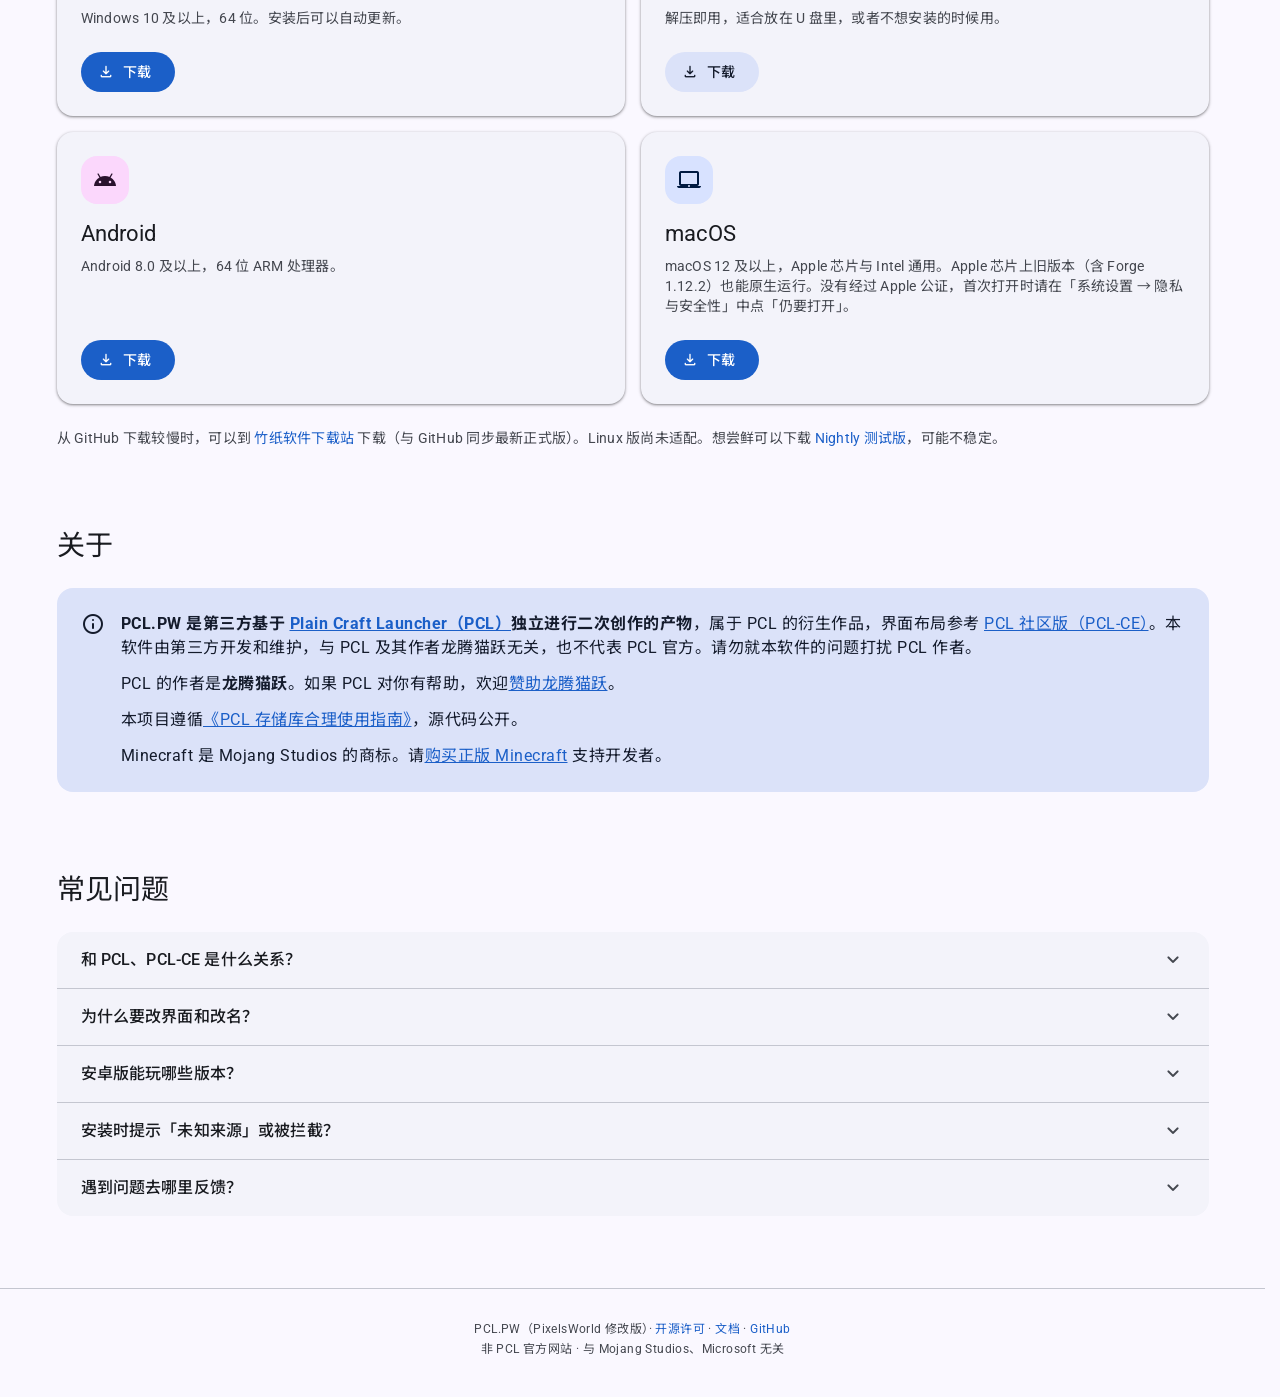
==== commit 47f6d044: "docs: 公告新界面与 Pixel World Launcher 更名 首页和文档总览说明界面正在重做：PCL 系列界面在手机上不便于操作，接下来会迁移到为触屏重新设计的新界面；PCL.PW 将在未" ====
--- a/docs/index.html
+++ b/docs/index.html
@@ -1,483 +1,501 @@
-<!doctype html>
-<html lang="zh-CN">
-<head>
-<meta charset="utf-8">
-<meta name="viewport" content="width=device-width, initial-scale=1">
-<meta name="color-scheme" content="light dark">
-<script>document.documentElement.classList.add('js');</script>
-<title>PCL.PW</title>
-<meta name="description" content="PCL.PW：基于 Plain Craft Launcher 的第三方衍生作品，电脑和手机上的 Java Minecraft 启动器，支持 Windows、Android 与 macOS。">
-<link rel="icon" href="favicon.png">
-<link rel="stylesheet" href="demo/demo.css?v=4">
-<link rel="preconnect" href="https://fonts.googleapis.com">
-<link rel="preconnect" href="https://fonts.gstatic.com" crossorigin>
-<link rel="stylesheet" href="https://fonts.googleapis.com/css2?family=Roboto:wght@400;500;700&family=Noto+Sans+SC:wght@400;500;700&display=swap">
-<link rel="stylesheet" href="https://fonts.googleapis.com/css2?family=Material+Symbols+Rounded:opsz,wght,FILL,GRAD@24,400,0,0&display=block">
-<style>
-/* ---------- MD3 颜色：种子色 #1370F3 ---------- */
-:root {
-  --md-sys-color-primary: #1b5fc8;
-  --md-sys-color-on-primary: #ffffff;
-  --md-sys-color-primary-container: #d8e2ff;
-  --md-sys-color-on-primary-container: #001a41;
-  --md-sys-color-secondary: #575e71;
-  --md-sys-color-secondary-container: #dbe2f9;
-  --md-sys-color-on-secondary-container: #141b2c;
-  --md-sys-color-tertiary-container: #fbd7fc;
-  --md-sys-color-on-tertiary-container: #29132d;
-  --md-sys-color-surface: #faf8ff;
-  --md-sys-color-surface-container-lowest: #ffffff;
-  --md-sys-color-surface-container-low: #f3f3fa;
-  --md-sys-color-surface-container: #edeef4;
-  --md-sys-color-surface-container-high: #e7e8ee;
-  --md-sys-color-surface-container-highest: #e1e2e9;
-  --md-sys-color-on-surface: #191b20;
-  --md-sys-color-on-surface-variant: #44474f;
-  --md-sys-color-outline: #74777f;
-  --md-sys-color-outline-variant: #c4c6d0;
-  --md-elevation-1: 0 1px 2px rgb(0 0 0 / .30), 0 1px 3px 1px rgb(0 0 0 / .15);
-  --md-elevation-2: 0 1px 2px rgb(0 0 0 / .30), 0 2px 6px 2px rgb(0 0 0 / .15);
-  --md-motion: 200ms cubic-bezier(.2, 0, 0, 1);
-  --md-ease-standard: cubic-bezier(.2, 0, 0, 1);
-  --md-ease-decel: cubic-bezier(.05, .7, .1, 1);
-}
-@media (prefers-color-scheme: dark) {
-  :root {
-    --md-sys-color-primary: #adc6ff;
-    --md-sys-color-on-primary: #002e69;
-    --md-sys-color-primary-container: #004493;
-    --md-sys-color-on-primary-container: #d8e2ff;
-    --md-sys-color-secondary: #bfc6dc;
-    --md-sys-color-secondary-container: #404659;
-    --md-sys-color-on-secondary-container: #dbe2f9;
-    --md-sys-color-tertiary-container: #593e5c;
-    --md-sys-color-on-tertiary-container: #fbd7fc;
-    --md-sys-color-surface: #111318;
-    --md-sys-color-surface-container-lowest: #0c0e13;
-    --md-sys-color-surface-container-low: #191b20;
-    --md-sys-color-surface-container: #1d2024;
-    --md-sys-color-surface-container-high: #282a2f;
-    --md-sys-color-surface-container-highest: #33353a;
-    --md-sys-color-on-surface: #e1e2e9;
-    --md-sys-color-on-surface-variant: #c4c6d0;
-    --md-sys-color-outline: #8e9099;
-    --md-sys-color-outline-variant: #44474f;
-  }
-}
-
-* { box-sizing: border-box; }
-html { scroll-behavior: smooth; scroll-padding-top: 72px; }
-body {
-  margin: 0;
-  background: var(--md-sys-color-surface);
-  color: var(--md-sys-color-on-surface);
-  font-family: Roboto, "Noto Sans SC", system-ui, sans-serif;
-  font-size: 16px; line-height: 24px; letter-spacing: .5px; font-weight: 400;
-  -webkit-font-smoothing: antialiased;
-  overflow-wrap: anywhere;
-}
-a { color: var(--md-sys-color-primary); text-decoration: none; }
-a:hover { text-decoration: underline; }
-img { max-width: 100%; }
-
-/* ---------- 图标 ---------- */
-.icon {
-  font-family: "Material Symbols Rounded";
-  font-weight: normal; font-style: normal; font-size: 24px; line-height: 1;
-  letter-spacing: normal; text-transform: none; white-space: nowrap;
-  display: inline-block; flex: none; direction: ltr;
-  font-feature-settings: "liga"; -webkit-font-smoothing: antialiased;
-  user-select: none;
-  width: 1em; overflow: hidden;
-}
-
-/* ---------- MD3 字阶 ---------- */
-.display-large  { font-size: 57px; line-height: 64px; letter-spacing: -.25px; font-weight: 400; }
-.display-medium { font-size: 45px; line-height: 52px; letter-spacing: 0; font-weight: 400; }
-.headline-large { font-size: 32px; line-height: 40px; letter-spacing: 0; font-weight: 400; }
-.headline-medium{ font-size: 28px; line-height: 36px; letter-spacing: 0; font-weight: 400; }
-.headline-small { font-size: 24px; line-height: 32px; letter-spacing: 0; font-weight: 400; }
-.title-large    { font-size: 22px; line-height: 28px; letter-spacing: 0; font-weight: 400; }
-.title-medium   { font-size: 16px; line-height: 24px; letter-spacing: .15px; font-weight: 500; }
-.body-large     { font-size: 16px; line-height: 24px; letter-spacing: .5px; font-weight: 400; }
-.body-medium    { font-size: 14px; line-height: 20px; letter-spacing: .25px; font-weight: 400; }
-.body-small     { font-size: 12px; line-height: 16px; letter-spacing: .4px; font-weight: 400; }
-.label-large    { font-size: 14px; line-height: 20px; letter-spacing: .1px; font-weight: 500; }
-.label-medium   { font-size: 12px; line-height: 16px; letter-spacing: .5px; font-weight: 500; }
-h1, h2, h3, p { margin: 0; }
-
-.wrap { max-width: 1200px; margin: 0 auto; padding: 0 24px; }
-
-/* ---------- 按钮（40px / 24px 内边距 / 全圆角 / 状态层） ---------- */
-.btn {
-  position: relative; overflow: hidden; isolation: isolate;
-  display: inline-flex; align-items: center; justify-content: center; gap: 8px;
-  height: 40px; padding: 0 24px; border: 0; border-radius: 9999px;
-  font-family: inherit; cursor: pointer; text-decoration: none;
-  transition: box-shadow var(--md-motion);
-}
-.btn:hover { text-decoration: none; }
-.btn::after {
-  content: ""; position: absolute; inset: 0; z-index: -1;
-  background: currentColor; opacity: 0;
-  transition: opacity var(--md-motion);
-}
-.btn:hover::after { opacity: .08; }
-.btn:focus-visible::after { opacity: .10; }
-.btn:active::after { opacity: .12; }
-.btn:focus-visible { outline: 3px solid var(--md-sys-color-primary); outline-offset: 2px; }
-.btn .icon { font-size: 18px; margin-left: -8px; }
-.btn.filled { background: var(--md-sys-color-primary); color: var(--md-sys-color-on-primary); }
-.btn.filled:hover { box-shadow: var(--md-elevation-1); }
-.btn.s-tonal { background: var(--md-sys-color-secondary-container); color: var(--md-sys-color-on-secondary-container); }
-.btn.s-tonal:hover { box-shadow: var(--md-elevation-1); }
-.btn.outlined { background: transparent; color: var(--md-sys-color-primary); box-shadow: inset 0 0 0 1px var(--md-sys-color-outline); }
-.btn.text { background: transparent; color: var(--md-sys-color-primary); padding: 0 12px; }
-
-/* ---------- 顶部应用栏（Small） ---------- */
-.app-bar {
-  position: sticky; top: 0; z-index: 10;
-  background: var(--md-sys-color-surface);
-  transition: background-color var(--md-motion), box-shadow var(--md-motion);
-}
-.app-bar.scrolled { background: var(--md-sys-color-surface-container); }
-.app-bar .wrap { display: flex; align-items: center; height: 64px; gap: 8px; }
-.brand {
-  display: flex; align-items: center; gap: 12px; min-width: 0;
-  color: var(--md-sys-color-on-surface); border-radius: 9999px; padding: 4px 12px 4px 0;
-}
-.brand:hover { text-decoration: none; }
-.brand img { width: 32px; height: 32px; border-radius: 8px; flex: none; }
-.app-bar nav { margin-left: auto; display: flex; gap: 4px; align-items: center; }
-
-/* ---------- 版块 ---------- */
-main > section { padding: 40px 0; }
-.sec-head { margin-bottom: 24px; }
-.sec-head h2 { color: var(--md-sys-color-on-surface); }
-.sec-head .lead { margin-top: 8px; color: var(--md-sys-color-on-surface-variant); }
-
-/* ---------- Hero ---------- */
-.hero {
-  display: flex; align-items: center; gap: 48px;
-  background: var(--md-sys-color-surface-container);
-  border-radius: 28px; padding: 56px 64px; margin-top: 16px;
-}
-.hero-text { flex: 1; min-width: 0; }
-.hero h1 { color: var(--md-sys-color-primary); }
-.hero .tagline { margin-top: 8px; color: var(--md-sys-color-on-surface); }
-.hero .s-sub { margin-top: 16px; max-width: 560px; color: var(--md-sys-color-on-surface-variant); }
-.actions { display: flex; flex-wrap: wrap; gap: 8px; margin-top: 32px; }
-.hero-art { flex: none; width: 288px; height: 288px; }
-.hero-art img { display: block; width: 100%; height: 100%; border-radius: 28%; }
-
-/* ---------- 卡片：Elevated card ---------- */
-/* minmax(0, 1fr)：列宽固定，不随内容（例如下载按钮文字变长）变化 */
-.grid { display: grid; grid-template-columns: repeat(3, minmax(0, 1fr)); gap: 16px; }
-.s-card {
-  background: var(--md-sys-color-surface-container-low);
-  box-shadow: var(--md-elevation-1);
-  border-radius: 16px; padding: 24px;
-  display: flex; flex-direction: column;
-}
-.s-card .s-tile {
-  width: 48px; height: 48px; border-radius: 16px; margin-bottom: 16px;
-  display: grid; place-items: center;
-  background: var(--md-sys-color-primary-container);
-  color: var(--md-sys-color-on-primary-container);
-}
-.s-card .s-tile.sec { background: var(--md-sys-color-secondary-container); color: var(--md-sys-color-on-secondary-container); }
-.s-card .s-tile.ter { background: var(--md-sys-color-tertiary-container); color: var(--md-sys-color-on-tertiary-container); }
-.s-card h3 { color: var(--md-sys-color-on-surface); }
-.s-card p { margin-top: 8px; color: var(--md-sys-color-on-surface-variant); }
-/* 下载区有四张卡片：宽屏时排成两行两列 */
-@media (min-width: 600px) { .dl .grid { grid-template-columns: repeat(2, minmax(0, 1fr)); } }
-.dl .s-card p { flex: 1; }
-.dl .s-card .btn { margin-top: 24px; align-self: flex-start; }
-.ver { margin-top: 24px; color: var(--md-sys-color-on-surface-variant); }
-
-/* ---------- 声明：Tonal card ---------- */
-.notice {
-  display: flex; gap: 16px; align-items: flex-start;
-  background: var(--md-sys-color-secondary-container);
-  color: var(--md-sys-color-on-secondary-container);
-  border-radius: 16px; padding: 24px;
-}
-.notice > .icon { font-size: 24px; margin-top: 0; }
-.notice .body { min-width: 0; }
-.notice p + p { margin-top: 12px; }
-.notice a { color: var(--md-sys-color-primary); text-decoration: underline; }
-
-/* ---------- 常见问题：可展开列表 ---------- */
-.faq-list { border-radius: 16px; background: var(--md-sys-color-surface-container-low); overflow: hidden; }
-details + details { border-top: 1px solid var(--md-sys-color-outline-variant); }
-summary {
-  position: relative; display: flex; align-items: center; gap: 16px;
-  min-height: 56px; padding: 16px 24px; cursor: pointer; list-style: none;
-  color: var(--md-sys-color-on-surface);
-}
-summary::-webkit-details-marker { display: none; }
-summary::after {
-  content: ""; position: absolute; inset: 0; background: var(--md-sys-color-on-surface);
-  opacity: 0; transition: opacity var(--md-motion); pointer-events: none;
-}
-summary:hover::after { opacity: .08; }
-summary:focus-visible::after { opacity: .10; }
-summary:active::after { opacity: .12; }
-summary:focus-visible { outline: 3px solid var(--md-sys-color-primary); outline-offset: -3px; }
-summary .q { flex: 1; min-width: 0; }
-summary .icon { color: var(--md-sys-color-on-surface-variant); transition: transform var(--md-motion); }
-details[open] summary .icon { transform: rotate(180deg); }
-details .answer { padding: 0 24px 16px; color: var(--md-sys-color-on-surface-variant); }
-
-/* ---------- 页脚 ---------- */
-footer {
-  margin-top: 32px; padding: 32px 0 40px; text-align: center;
-  color: var(--md-sys-color-on-surface-variant);
-  border-top: 1px solid var(--md-sys-color-outline-variant);
-}
-footer p + p { margin-top: 4px; }
-
-/* ---------- 响应式 ---------- */
-@media (max-width: 839px) {
-  .hero { flex-direction: column-reverse; text-align: center; padding: 32px 24px; gap: 24px; }
-  .hero-art { width: 160px; height: 160px; }
-  .hero .s-sub { margin-left: auto; margin-right: auto; }
-  .actions { justify-content: center; }
-  .display-medium { font-size: 36px; line-height: 44px; }
-  .grid { grid-template-columns: repeat(2, minmax(0, 1fr)); }
-}
-@media (max-width: 599px) {
-  .wrap { padding: 0 16px; }
-  .grid { grid-template-columns: minmax(0, 1fr); }
-  .app-bar nav .opt { display: none; }
-  section { padding: 32px 0; }
-  .notice { flex-direction: column; gap: 12px; padding: 20px; }
-  summary { padding: 16px; }
-  details .answer { padding: 0 16px 16px; }
-  .headline-small { font-size: 22px; line-height: 28px; }
-}
-/* ---------- 动效（仅在 JS 可用且未要求减少动态效果时生效） ---------- */
-/* 滚动条始终占位、横向溢出直接裁掉：动画中的元素和光晕不会让页面宽度来回变化 */
-html { scrollbar-gutter: stable; overflow-x: clip; }
-body { overflow-x: clip; }
-.hero-art { position: relative; }
-.hero-art img { position: relative; z-index: 1; }
-.hero-art::before {
-  content: ""; position: absolute; inset: -12%; border-radius: 50%; pointer-events: none;
-  background:
-    radial-gradient(circle at 30% 30%, var(--md-sys-color-primary-container), transparent 60%),
-    radial-gradient(circle at 70% 70%, var(--md-sys-color-tertiary-container), transparent 60%);
-  opacity: .8;
-}
-.s-card, .s-card .s-tile { transition: transform 300ms var(--md-ease-standard), box-shadow 300ms var(--md-ease-standard); }
-@media (hover: hover) {
-  .s-card:hover { box-shadow: var(--md-elevation-2); }
-}
-@media (prefers-reduced-motion: no-preference) {
-  @keyframes md-rise { from { opacity: 0; transform: translateY(16px); } }
-  @keyframes md-reveal { from { opacity: 0; transform: translateY(24px); } }
-  @keyframes md-fade { from { opacity: 0; } }
-  @keyframes md-pop { from { opacity: 0; transform: scale(.85); } }
-  @keyframes md-float { 0%, 100% { transform: translateY(0); } 25% { transform: translateY(-6px); } 75% { transform: translateY(6px); } }
-  @keyframes md-glow { from { transform: rotate(0) scale(1); } 50% { transform: rotate(180deg) scale(1.1); } to { transform: rotate(360deg) scale(1); } }
-  @keyframes md-answer { from { opacity: 0; transform: translateY(-8px); } }
-
-  .js .app-bar { animation: md-fade 400ms var(--md-ease-standard) backwards; }
-  .js .hero-text h1 { animation: md-rise 600ms var(--md-ease-decel) 120ms backwards; }
-  .js .hero-text .tagline { animation: md-rise 600ms var(--md-ease-decel) 190ms backwards; }
-  .js .hero-text .s-sub { animation: md-rise 600ms var(--md-ease-decel) 260ms backwards; }
-  .js .hero-text .actions { animation: md-rise 600ms var(--md-ease-decel) 330ms backwards; }
-  .js .hero-art { animation: md-pop 600ms var(--md-ease-decel) 150ms backwards; }
-  .js .hero-art img { animation: md-float 6s ease-in-out 800ms infinite; }
-  .js .hero-art::before { animation: md-glow 40s linear infinite; }
-
-  .js .sec-head:not(.in), .js .s-card:not(.in), .js .notice:not(.in), .js .faq-list details:not(.in) {
-    opacity: 0; transform: translateY(24px);
-  }
-  .js .sec-head.in, .js .s-card.in, .js .notice.in, .js .faq-list details.in {
-    animation: md-reveal 500ms var(--md-ease-decel) var(--d, 0ms) backwards;
-  }
-  @media (hover: hover) {
-    .s-card:hover { transform: translateY(-2px); }
-    .s-card:hover .s-tile { transform: rotate(-6deg) scale(1.08); }
-  }
-  details[open] .answer { animation: md-answer 300ms var(--md-ease-decel); }
-}
-@media (prefers-reduced-motion: reduce) {
-  html { scroll-behavior: auto; }
-  *, *::before, *::after { transition-duration: 0.01ms !important; animation-duration: 0.01ms !important; }
-}
-</style>
-</head>
-<body>
-<header class="app-bar" id="appbar">
-  <div class="wrap">
-    <a class="brand title-large" href="#"><img src="favicon.png" alt="">PCL.PW</a>
-    <nav>
-      <a class="btn text label-large opt" href="#features">功能</a>
-      <a class="btn text label-large opt" href="#demo">体验</a>
-      <a class="btn text label-large" href="#download">下载</a>
-      <a class="btn text label-large" href="docs/">文档</a>
-      <a class="btn text label-large opt" href="#faq">常见问题</a>
-      <a class="btn text label-large" href="https://github.com/zhuzhi-09/PCL.PW">GitHub</a>
-    </nav>
-  </div>
-</header>
-
-<main>
-  <div class="wrap">
-    <div class="hero">
-      <div class="hero-text">
-        <h1 class="display-medium">PCL.PW</h1>
-        <p class="tagline headline-small">电脑和手机上的 Java Minecraft 启动器</p>
-        <p class="s-sub body-large">Plain Craft Launcher（PCL）的第三方衍生作品。界面布局参考 PCL 社区版（PCL-CE），视觉采用 Material Design 3，Windows、Android 与 macOS 通用。</p>
-        <div class="actions">
-          <a class="btn filled label-large" href="#download"><span class="icon" aria-hidden="true">download</span>立即下载</a>
-          <a class="btn s-tonal label-large" href="https://github.com/zhuzhi-09/PCL.PW">查看源代码</a>
-        </div>
-      </div>
-      <div class="hero-art"><img src="icon.png" alt="PCL.PW 图标" width="288" height="288"></div>
-    </div>
-  </div>
-
-  <section id="features">
-    <div class="wrap">
-      <div class="sec-head">
-        <h2 class="headline-medium">功能</h2>
-        <p class="lead body-large">常用的功能都有，安卓上也能玩。</p>
-      </div>
-      <div class="grid">
-        <div class="s-card"><div class="s-tile"><span class="icon" aria-hidden="true">extension</span></div><h3 class="title-large">模组加载器</h3><p class="body-medium">Forge、NeoForge、Fabric、Quilt、OptiFine、LiteLoader、Cleanroom、LabyMod，一键安装。</p></div>
-        <div class="s-card"><div class="s-tile sec"><span class="icon" aria-hidden="true">download</span></div><h3 class="title-large">资源下载</h3><p class="body-medium">从 Modrinth 搜索模组、光影包、资源包和数据包，自动安装前置模组。</p></div>
-        <div class="s-card"><div class="s-tile ter"><span class="icon" aria-hidden="true">smartphone</span></div><h3 class="title-large">安卓版</h3><p class="body-medium">内置游戏运行时，支持 1.0 到最新版本；可选多种渲染器，带触屏按键与摇杆。</p></div>
-        <div class="s-card"><div class="s-tile sec"><span class="icon" aria-hidden="true">bolt</span></div><h3 class="title-large">快速下载</h3><p class="body-medium">官方源与 BMCLAPI 镜像自动切换，多线程下载，文件逐个校验。</p></div>
-        <div class="s-card"><div class="s-tile ter"><span class="icon" aria-hidden="true">sync_alt</span></div><h3 class="title-large">局域网互传</h3><p class="body-medium">输入地址和配对码，就能在电脑和手机之间传版本、模组、配置和存档。</p></div>
-        <div class="s-card"><div class="s-tile"><span class="icon" aria-hidden="true">troubleshoot</span></div><h3 class="title-large">崩溃分析</h3><p class="body-medium">自动分析崩溃原因；还可以接入你自己的 AI 接口帮忙排查，每次修改都需要你确认。</p></div>
-      </div>
-    </div>
-  </section>
-
-  <section id="demo">
-    <div class="wrap">
-      <div class="sec-head">
-        <h2 class="headline-medium">在线体验</h2>
-        <p class="lead body-large">下面是启动器界面的网页演示，可以点击试试。实际功能请下载启动器使用。</p>
-      </div>
-      <div id="pcl-demo"><p style="color:var(--md-sys-color-on-surface-variant)">演示需要启用 JavaScript。</p></div>
-    </div>
-  </section>
-
-  <section id="download">
-    <div class="wrap dl">
-      <div class="sec-head">
-        <h2 class="headline-medium">下载</h2>
-        <p class="lead body-large">所有版本都在 GitHub Releases 发布。</p>
-      </div>
-      <div class="grid">
-        <div class="s-card">
-          <div class="s-tile"><span class="icon" aria-hidden="true">desktop_windows</span></div><h3 class="title-large">Windows 安装版</h3>
-          <p class="body-medium">Windows 10 及以上，64 位。安装后可以自动更新。</p>
-          <a class="btn filled label-large" data-asset="windows-x64-setup.exe" href="https://github.com/zhuzhi-09/PCL.PW/releases/latest"><span class="icon" aria-hidden="true">download</span><span class="label">下载</span></a>
-        </div>
-        <div class="s-card">
-          <div class="s-tile sec"><span class="icon" aria-hidden="true">folder_zip</span></div><h3 class="title-large">Windows 便携版</h3>
-          <p class="body-medium">解压即用，适合放在 U 盘里，或者不想安装的时候用。</p>
-          <a class="btn s-tonal label-large" data-asset="windows-x64-portable.zip" href="https://github.com/zhuzhi-09/PCL.PW/releases/latest"><span class="icon" aria-hidden="true">download</span><span class="label">下载</span></a>
-        </div>
-        <div class="s-card">
-          <div class="s-tile ter"><span class="icon" aria-hidden="true">android</span></div><h3 class="title-large">Android</h3>
-          <p class="body-medium">Android 8.0 及以上，64 位 ARM 处理器。</p>
-          <a class="btn filled label-large" data-asset="android-arm64.apk" href="https://github.com/zhuzhi-09/PCL.PW/releases/latest"><span class="icon" aria-hidden="true">download</span><span class="label">下载</span></a>
-        </div>
-        <div class="s-card">
-          <div class="s-tile"><span class="icon" aria-hidden="true">laptop_mac</span></div><h3 class="title-large">macOS</h3>
-          <p class="body-medium">macOS 12 及以上，Apple 芯片与 Intel 通用。Apple 芯片上旧版本（含 Forge 1.12.2）也能原生运行。没有经过 Apple 公证，首次打开时请在「系统设置 → 隐私与安全性」中点「仍要打开」。</p>
-          <a class="btn filled label-large" data-asset="macos.dmg" href="https://github.com/zhuzhi-09/PCL.PW/releases/latest"><span class="icon" aria-hidden="true">download</span><span class="label">下载</span></a>
-        </div>
-      </div>
-      <p class="ver body-medium" id="ver">从 GitHub 下载较慢时，可以到 <a href="https://download.zhuzhi.site">竹纸软件下载站</a> 下载（与 GitHub 同步最新正式版）。Linux 版尚未适配。想尝鲜可以下载 <a href="https://github.com/zhuzhi-09/PCL.PW/releases/tag/nightly">Nightly 测试版</a>，可能不稳定。</p>
-    </div>
-  </section>
-
-  <section id="about">
-    <div class="wrap">
-      <div class="sec-head">
-        <h2 class="headline-medium">关于</h2>
-      </div>
-      <div class="notice body-large">
-        <span class="icon" aria-hidden="true">info</span>
-        <div class="body">
-          <p><strong>PCL.PW 是第三方基于 <a href="https://github.com/Meloong-Git/PCL">Plain Craft Launcher（PCL）</a>独立进行二次创作的产物</strong>，属于 PCL 的衍生作品，界面布局参考 <a href="https://www.pclc.cc">PCL 社区版（PCL-CE）</a>。本软件由第三方开发和维护，与 PCL 及其作者龙腾猫跃无关，也不代表 PCL 官方。请勿就本软件的问题打扰 PCL 作者。</p>
-          <p>PCL 的作者是<strong>龙腾猫跃</strong>。如果 PCL 对你有帮助，欢迎<a href="https://afdian.com/a/LTCat">赞助龙腾猫跃</a>。</p>
-          <p>本项目遵循<a href="https://github.com/zhuzhi-09/PCL.PW/blob/main/PCL-GUIDE.md">《PCL 存储库合理使用指南》</a>，源代码公开。</p>
-          <p>Minecraft 是 Mojang Studios 的商标。请<a href="https://www.minecraft.net/zh-hans/store/minecraft-java-bedrock-edition-pc">购买正版 Minecraft</a> 支持开发者。</p>
-        </div>
-      </div>
-    </div>
-  </section>
-
-  <section id="faq">
-    <div class="wrap">
-      <div class="sec-head">
-        <h2 class="headline-medium">常见问题</h2>
-      </div>
-      <div class="faq-list">
-        <details><summary><span class="q title-medium">和 PCL、PCL-CE 是什么关系？</span><span class="icon" aria-hidden="true">expand_more</span></summary><p class="answer body-large">PCL.PW 是 PCL 的第三方衍生作品：界面布局参考 PCL-CE，用 Flutter 重新编写，视觉采用 Material Design 3，并增加了安卓版。它由第三方独立开发，与 PCL 和 PCL-CE 官方无关。可以从 PCL-CE 导入设置、游戏文件夹和账户。</p></details>
-        <details><summary><span class="q title-medium">安卓版能玩哪些版本？</span><span class="icon" aria-hidden="true">expand_more</span></summary><p class="answer body-large">支持 1.0 到最新的 Java 版，也能在手机上安装 Forge、NeoForge、OptiFine 等加载器。帧率取决于手机性能和所选的渲染器。</p></details>
-        <details><summary><span class="q title-medium">安装时提示「未知来源」或被拦截？</span><span class="icon" aria-hidden="true">expand_more</span></summary><p class="answer body-large">安卓版不在应用商店上架，需要允许浏览器或文件管理器安装应用。Windows 上如果 SmartScreen 提示，点「更多信息」→「仍要运行」。安装包都可以在 GitHub 上核对来源。</p></details>
-        <details><summary><span class="q title-medium">遇到问题去哪里反馈？</span><span class="icon" aria-hidden="true">expand_more</span></summary><p class="answer body-large">请在 <a href="https://github.com/zhuzhi-09/PCL.PW/issues">GitHub Issues</a> 反馈，不要打扰 PCL 的作者。</p></details>
-      </div>
-    </div>
-  </section>
-</main>
-
-<footer>
-  <div class="wrap">
-    <p class="body-small">PCL.PW（PixelsWorld 修改版）· <a href="https://github.com/zhuzhi-09/PCL.PW/blob/main/LICENSE">开源许可</a> · <a href="docs/">文档</a> · <a href="https://github.com/zhuzhi-09/PCL.PW">GitHub</a></p>
-    <p class="body-small">非 PCL 官方网站 · 与 Mojang Studios、Microsoft 无关</p>
-  </div>
-</footer>
-
-<script src="demo/demo.js?v=4" defer></script>
-<script>
-// 滚动进入视口时淡入上移，只触发一次；同批进入的元素按序错开
-(function () {
-  var els = document.querySelectorAll('.sec-head, .s-card, .notice, .faq-list details');
-  var reduce = window.matchMedia && matchMedia('(prefers-reduced-motion: reduce)').matches;
-  function show(el) { el.classList.add('in'); }
-  if (reduce || !('IntersectionObserver' in window)) { Array.prototype.forEach.call(els, show); return; }
-  var io = new IntersectionObserver(function (entries) {
-    var k = 0;
-    entries.forEach(function (e) {
-      if (!e.isIntersecting) return;
-      e.target.style.setProperty('--d', (k++ * 70) + 'ms');
-      show(e.target);
-      io.unobserve(e.target);
-    });
-  }, { threshold: 0.15, rootMargin: '0px 0px -10% 0px' });
-  Array.prototype.forEach.call(els, function (el) { io.observe(el); });
-})();
-</script>
-<script>
-// 顶部应用栏滚动后切换为 surface-container 背景
-(function () {
-  var bar = document.getElementById('appbar');
-  function onScroll() { bar.classList.toggle('scrolled', window.scrollY > 4); }
-  window.addEventListener('scroll', onScroll, { passive: true });
-  onScroll();
-})();
-
-// 读取最新正式版，把下载按钮指向对应文件；失败时保留指向 Releases 页面的链接
-fetch('https://api.github.com/repos/zhuzhi-09/PCL.PW/releases/latest')
-  .then(r => r.ok ? r.json() : Promise.reject())
-  .then(rel => {
-    for (const a of document.querySelectorAll('[data-asset]')) {
-      const asset = rel.assets.find(x => x.name.endsWith(a.dataset.asset));
-      if (asset) a.href = asset.browser_download_url;
-    }
-    for (const l of document.querySelectorAll('.dl .btn .label')) l.textContent = '下载 ' + rel.tag_name;
-  })
-  .catch(() => {});
-</script>
-</body>
-</html>
+<!doctype html>
+<html lang="zh-CN">
+<head>
+<meta charset="utf-8">
+<meta name="viewport" content="width=device-width, initial-scale=1">
+<meta name="color-scheme" content="light dark">
+<script>document.documentElement.classList.add('js');</script>
+<title>PCL.PW</title>
+<meta name="description" content="PCL.PW：基于 Plain Craft Launcher 的第三方衍生作品，电脑和手机上的 Java Minecraft 启动器，支持 Windows、Android 与 macOS。">
+<link rel="icon" href="favicon.png">
+<link rel="stylesheet" href="demo/demo.css?v=4">
+<link rel="preconnect" href="https://fonts.googleapis.com">
+<link rel="preconnect" href="https://fonts.gstatic.com" crossorigin>
+<link rel="stylesheet" href="https://fonts.googleapis.com/css2?family=Roboto:wght@400;500;700&family=Noto+Sans+SC:wght@400;500;700&display=swap">
+<link rel="stylesheet" href="https://fonts.googleapis.com/css2?family=Material+Symbols+Rounded:opsz,wght,FILL,GRAD@24,400,0,0&display=block">
+<style>
+/* ---------- MD3 颜色：种子色 #1370F3 ---------- */
+:root {
+  --md-sys-color-primary: #1b5fc8;
+  --md-sys-color-on-primary: #ffffff;
+  --md-sys-color-primary-container: #d8e2ff;
+  --md-sys-color-on-primary-container: #001a41;
+  --md-sys-color-secondary: #575e71;
+  --md-sys-color-secondary-container: #dbe2f9;
+  --md-sys-color-on-secondary-container: #141b2c;
+  --md-sys-color-tertiary-container: #fbd7fc;
+  --md-sys-color-on-tertiary-container: #29132d;
+  --md-sys-color-surface: #faf8ff;
+  --md-sys-color-surface-container-lowest: #ffffff;
+  --md-sys-color-surface-container-low: #f3f3fa;
+  --md-sys-color-surface-container: #edeef4;
+  --md-sys-color-surface-container-high: #e7e8ee;
+  --md-sys-color-surface-container-highest: #e1e2e9;
+  --md-sys-color-on-surface: #191b20;
+  --md-sys-color-on-surface-variant: #44474f;
+  --md-sys-color-outline: #74777f;
+  --md-sys-color-outline-variant: #c4c6d0;
+  --md-elevation-1: 0 1px 2px rgb(0 0 0 / .30), 0 1px 3px 1px rgb(0 0 0 / .15);
+  --md-elevation-2: 0 1px 2px rgb(0 0 0 / .30), 0 2px 6px 2px rgb(0 0 0 / .15);
+  --md-motion: 200ms cubic-bezier(.2, 0, 0, 1);
+  --md-ease-standard: cubic-bezier(.2, 0, 0, 1);
+  --md-ease-decel: cubic-bezier(.05, .7, .1, 1);
+}
+@media (prefers-color-scheme: dark) {
+  :root {
+    --md-sys-color-primary: #adc6ff;
+    --md-sys-color-on-primary: #002e69;
+    --md-sys-color-primary-container: #004493;
+    --md-sys-color-on-primary-container: #d8e2ff;
+    --md-sys-color-secondary: #bfc6dc;
+    --md-sys-color-secondary-container: #404659;
+    --md-sys-color-on-secondary-container: #dbe2f9;
+    --md-sys-color-tertiary-container: #593e5c;
+    --md-sys-color-on-tertiary-container: #fbd7fc;
+    --md-sys-color-surface: #111318;
+    --md-sys-color-surface-container-lowest: #0c0e13;
+    --md-sys-color-surface-container-low: #191b20;
+    --md-sys-color-surface-container: #1d2024;
+    --md-sys-color-surface-container-high: #282a2f;
+    --md-sys-color-surface-container-highest: #33353a;
+    --md-sys-color-on-surface: #e1e2e9;
+    --md-sys-color-on-surface-variant: #c4c6d0;
+    --md-sys-color-outline: #8e9099;
+    --md-sys-color-outline-variant: #44474f;
+  }
+}
+
+* { box-sizing: border-box; }
+html { scroll-behavior: smooth; scroll-padding-top: 72px; }
+body {
+  margin: 0;
+  background: var(--md-sys-color-surface);
+  color: var(--md-sys-color-on-surface);
+  font-family: Roboto, "Noto Sans SC", system-ui, sans-serif;
+  font-size: 16px; line-height: 24px; letter-spacing: .5px; font-weight: 400;
+  -webkit-font-smoothing: antialiased;
+  overflow-wrap: anywhere;
+}
+a { color: var(--md-sys-color-primary); text-decoration: none; }
+a:hover { text-decoration: underline; }
+img { max-width: 100%; }
+
+/* ---------- 图标 ---------- */
+.icon {
+  font-family: "Material Symbols Rounded";
+  font-weight: normal; font-style: normal; font-size: 24px; line-height: 1;
+  letter-spacing: normal; text-transform: none; white-space: nowrap;
+  display: inline-block; flex: none; direction: ltr;
+  font-feature-settings: "liga"; -webkit-font-smoothing: antialiased;
+  user-select: none;
+  width: 1em; overflow: hidden;
+}
+
+/* ---------- MD3 字阶 ---------- */
+.display-large  { font-size: 57px; line-height: 64px; letter-spacing: -.25px; font-weight: 400; }
+.display-medium { font-size: 45px; line-height: 52px; letter-spacing: 0; font-weight: 400; }
+.headline-large { font-size: 32px; line-height: 40px; letter-spacing: 0; font-weight: 400; }
+.headline-medium{ font-size: 28px; line-height: 36px; letter-spacing: 0; font-weight: 400; }
+.headline-small { font-size: 24px; line-height: 32px; letter-spacing: 0; font-weight: 400; }
+.title-large    { font-size: 22px; line-height: 28px; letter-spacing: 0; font-weight: 400; }
+.title-medium   { font-size: 16px; line-height: 24px; letter-spacing: .15px; font-weight: 500; }
+.body-large     { font-size: 16px; line-height: 24px; letter-spacing: .5px; font-weight: 400; }
+.body-medium    { font-size: 14px; line-height: 20px; letter-spacing: .25px; font-weight: 400; }
+.body-small     { font-size: 12px; line-height: 16px; letter-spacing: .4px; font-weight: 400; }
+.label-large    { font-size: 14px; line-height: 20px; letter-spacing: .1px; font-weight: 500; }
+.label-medium   { font-size: 12px; line-height: 16px; letter-spacing: .5px; font-weight: 500; }
+h1, h2, h3, p { margin: 0; }
+
+.wrap { max-width: 1200px; margin: 0 auto; padding: 0 24px; }
+
+/* ---------- 按钮（40px / 24px 内边距 / 全圆角 / 状态层） ---------- */
+.btn {
+  position: relative; overflow: hidden; isolation: isolate;
+  display: inline-flex; align-items: center; justify-content: center; gap: 8px;
+  height: 40px; padding: 0 24px; border: 0; border-radius: 9999px;
+  font-family: inherit; cursor: pointer; text-decoration: none;
+  transition: box-shadow var(--md-motion);
+}
+.btn:hover { text-decoration: none; }
+.btn::after {
+  content: ""; position: absolute; inset: 0; z-index: -1;
+  background: currentColor; opacity: 0;
+  transition: opacity var(--md-motion);
+}
+.btn:hover::after { opacity: .08; }
+.btn:focus-visible::after { opacity: .10; }
+.btn:active::after { opacity: .12; }
+.btn:focus-visible { outline: 3px solid var(--md-sys-color-primary); outline-offset: 2px; }
+.btn .icon { font-size: 18px; margin-left: -8px; }
+.btn.filled { background: var(--md-sys-color-primary); color: var(--md-sys-color-on-primary); }
+.btn.filled:hover { box-shadow: var(--md-elevation-1); }
+.btn.s-tonal { background: var(--md-sys-color-secondary-container); color: var(--md-sys-color-on-secondary-container); }
+.btn.s-tonal:hover { box-shadow: var(--md-elevation-1); }
+.btn.outlined { background: transparent; color: var(--md-sys-color-primary); box-shadow: inset 0 0 0 1px var(--md-sys-color-outline); }
+.btn.text { background: transparent; color: var(--md-sys-color-primary); padding: 0 12px; }
+
+/* ---------- 顶部应用栏（Small） ---------- */
+.app-bar {
+  position: sticky; top: 0; z-index: 10;
+  background: var(--md-sys-color-surface);
+  transition: background-color var(--md-motion), box-shadow var(--md-motion);
+}
+.app-bar.scrolled { background: var(--md-sys-color-surface-container); }
+.app-bar .wrap { display: flex; align-items: center; height: 64px; gap: 8px; }
+.brand {
+  display: flex; align-items: center; gap: 12px; min-width: 0;
+  color: var(--md-sys-color-on-surface); border-radius: 9999px; padding: 4px 12px 4px 0;
+}
+.brand:hover { text-decoration: none; }
+.brand img { width: 32px; height: 32px; border-radius: 8px; flex: none; }
+.app-bar nav { margin-left: auto; display: flex; gap: 4px; align-items: center; }
+
+/* ---------- 版块 ---------- */
+main > section { padding: 40px 0; }
+.sec-head { margin-bottom: 24px; }
+.sec-head h2 { color: var(--md-sys-color-on-surface); }
+.sec-head .lead { margin-top: 8px; color: var(--md-sys-color-on-surface-variant); }
+
+/* ---------- Hero ---------- */
+.hero {
+  display: flex; align-items: center; gap: 48px;
+  background: var(--md-sys-color-surface-container);
+  border-radius: 28px; padding: 56px 64px; margin-top: 16px;
+}
+.hero-text { flex: 1; min-width: 0; }
+.hero h1 { color: var(--md-sys-color-primary); }
+.hero .tagline { margin-top: 8px; color: var(--md-sys-color-on-surface); }
+.hero .s-sub { margin-top: 16px; max-width: 560px; color: var(--md-sys-color-on-surface-variant); }
+.actions { display: flex; flex-wrap: wrap; gap: 8px; margin-top: 32px; }
+.hero-art { flex: none; width: 288px; height: 288px; }
+.hero-art img { display: block; width: 100%; height: 100%; border-radius: 28%; }
+
+/* ---------- 卡片：Elevated card ---------- */
+/* minmax(0, 1fr)：列宽固定，不随内容（例如下载按钮文字变长）变化 */
+.grid { display: grid; grid-template-columns: repeat(3, minmax(0, 1fr)); gap: 16px; }
+.s-card {
+  background: var(--md-sys-color-surface-container-low);
+  box-shadow: var(--md-elevation-1);
+  border-radius: 16px; padding: 24px;
+  display: flex; flex-direction: column;
+}
+.s-card .s-tile {
+  width: 48px; height: 48px; border-radius: 16px; margin-bottom: 16px;
+  display: grid; place-items: center;
+  background: var(--md-sys-color-primary-container);
+  color: var(--md-sys-color-on-primary-container);
+}
+.s-card .s-tile.sec { background: var(--md-sys-color-secondary-container); color: var(--md-sys-color-on-secondary-container); }
+.s-card .s-tile.ter { background: var(--md-sys-color-tertiary-container); color: var(--md-sys-color-on-tertiary-container); }
+.s-card h3 { color: var(--md-sys-color-on-surface); }
+.s-card p { margin-top: 8px; color: var(--md-sys-color-on-surface-variant); }
+/* 下载区有四张卡片：宽屏时排成两行两列 */
+@media (min-width: 600px) { .dl .grid { grid-template-columns: repeat(2, minmax(0, 1fr)); } }
+.dl .s-card p { flex: 1; }
+.dl .s-card .btn { margin-top: 24px; align-self: flex-start; }
+.ver { margin-top: 24px; color: var(--md-sys-color-on-surface-variant); }
+
+/* ---------- 公告 ---------- */
+.notice.announce {
+  margin-top: 16px;
+  background: var(--md-sys-color-primary-container);
+  color: var(--md-sys-color-on-primary-container);
+}
+.notice.announce .title-medium { color: inherit; }
+.notice.announce p + p { margin-top: 4px; }
+
+/* ---------- 声明：Tonal card ---------- */
+.notice {
+  display: flex; gap: 16px; align-items: flex-start;
+  background: var(--md-sys-color-secondary-container);
+  color: var(--md-sys-color-on-secondary-container);
+  border-radius: 16px; padding: 24px;
+}
+.notice > .icon { font-size: 24px; margin-top: 0; }
+.notice .body { min-width: 0; }
+.notice p + p { margin-top: 12px; }
+.notice a { color: var(--md-sys-color-primary); text-decoration: underline; }
+
+/* ---------- 常见问题：可展开列表 ---------- */
+.faq-list { border-radius: 16px; background: var(--md-sys-color-surface-container-low); overflow: hidden; }
+details + details { border-top: 1px solid var(--md-sys-color-outline-variant); }
+summary {
+  position: relative; display: flex; align-items: center; gap: 16px;
+  min-height: 56px; padding: 16px 24px; cursor: pointer; list-style: none;
+  color: var(--md-sys-color-on-surface);
+}
+summary::-webkit-details-marker { display: none; }
+summary::after {
+  content: ""; position: absolute; inset: 0; background: var(--md-sys-color-on-surface);
+  opacity: 0; transition: opacity var(--md-motion); pointer-events: none;
+}
+summary:hover::after { opacity: .08; }
+summary:focus-visible::after { opacity: .10; }
+summary:active::after { opacity: .12; }
+summary:focus-visible { outline: 3px solid var(--md-sys-color-primary); outline-offset: -3px; }
+summary .q { flex: 1; min-width: 0; }
+summary .icon { color: var(--md-sys-color-on-surface-variant); transition: transform var(--md-motion); }
+details[open] summary .icon { transform: rotate(180deg); }
+details .answer { padding: 0 24px 16px; color: var(--md-sys-color-on-surface-variant); }
+
+/* ---------- 页脚 ---------- */
+footer {
+  margin-top: 32px; padding: 32px 0 40px; text-align: center;
+  color: var(--md-sys-color-on-surface-variant);
+  border-top: 1px solid var(--md-sys-color-outline-variant);
+}
+footer p + p { margin-top: 4px; }
+
+/* ---------- 响应式 ---------- */
+@media (max-width: 839px) {
+  .hero { flex-direction: column-reverse; text-align: center; padding: 32px 24px; gap: 24px; }
+  .hero-art { width: 160px; height: 160px; }
+  .hero .s-sub { margin-left: auto; margin-right: auto; }
+  .actions { justify-content: center; }
+  .display-medium { font-size: 36px; line-height: 44px; }
+  .grid { grid-template-columns: repeat(2, minmax(0, 1fr)); }
+}
+@media (max-width: 599px) {
+  .wrap { padding: 0 16px; }
+  .grid { grid-template-columns: minmax(0, 1fr); }
+  .app-bar nav .opt { display: none; }
+  .app-bar nav a[href*="github.com"] { display: none; }
+  section { padding: 32px 0; }
+  .notice { flex-direction: column; gap: 12px; padding: 20px; }
+  summary { padding: 16px; }
+  details .answer { padding: 0 16px 16px; }
+  .headline-small { font-size: 22px; line-height: 28px; }
+}
+/* ---------- 动效（仅在 JS 可用且未要求减少动态效果时生效） ---------- */
+/* 滚动条始终占位、横向溢出直接裁掉：动画中的元素和光晕不会让页面宽度来回变化 */
+html { scrollbar-gutter: stable; overflow-x: clip; }
+body { overflow-x: clip; }
+.hero-art { position: relative; }
+.hero-art img { position: relative; z-index: 1; }
+.hero-art::before {
+  content: ""; position: absolute; inset: -12%; border-radius: 50%; pointer-events: none;
+  background:
+    radial-gradient(circle at 30% 30%, var(--md-sys-color-primary-container), transparent 60%),
+    radial-gradient(circle at 70% 70%, var(--md-sys-color-tertiary-container), transparent 60%);
+  opacity: .8;
+}
+.s-card, .s-card .s-tile { transition: transform 300ms var(--md-ease-standard), box-shadow 300ms var(--md-ease-standard); }
+@media (hover: hover) {
+  .s-card:hover { box-shadow: var(--md-elevation-2); }
+}
+@media (prefers-reduced-motion: no-preference) {
+  @keyframes md-rise { from { opacity: 0; transform: translateY(16px); } }
+  @keyframes md-reveal { from { opacity: 0; transform: translateY(24px); } }
+  @keyframes md-fade { from { opacity: 0; } }
+  @keyframes md-pop { from { opacity: 0; transform: scale(.85); } }
+  @keyframes md-float { 0%, 100% { transform: translateY(0); } 25% { transform: translateY(-6px); } 75% { transform: translateY(6px); } }
+  @keyframes md-glow { from { transform: rotate(0) scale(1); } 50% { transform: rotate(180deg) scale(1.1); } to { transform: rotate(360deg) scale(1); } }
+  @keyframes md-answer { from { opacity: 0; transform: translateY(-8px); } }
+
+  .js .app-bar { animation: md-fade 400ms var(--md-ease-standard) backwards; }
+  .js .hero-text h1 { animation: md-rise 600ms var(--md-ease-decel) 120ms backwards; }
+  .js .hero-text .tagline { animation: md-rise 600ms var(--md-ease-decel) 190ms backwards; }
+  .js .hero-text .s-sub { animation: md-rise 600ms var(--md-ease-decel) 260ms backwards; }
+  .js .hero-text .actions { animation: md-rise 600ms var(--md-ease-decel) 330ms backwards; }
+  .js .hero-art { animation: md-pop 600ms var(--md-ease-decel) 150ms backwards; }
+  .js .hero-art img { animation: md-float 6s ease-in-out 800ms infinite; }
+  .js .hero-art::before { animation: md-glow 40s linear infinite; }
+
+  .js .sec-head:not(.in), .js .s-card:not(.in), .js .notice:not(.in), .js .faq-list details:not(.in) {
+    opacity: 0; transform: translateY(24px);
+  }
+  .js .sec-head.in, .js .s-card.in, .js .notice.in, .js .faq-list details.in {
+    animation: md-reveal 500ms var(--md-ease-decel) var(--d, 0ms) backwards;
+  }
+  @media (hover: hover) {
+    .s-card:hover { transform: translateY(-2px); }
+    .s-card:hover .s-tile { transform: rotate(-6deg) scale(1.08); }
+  }
+  details[open] .answer { animation: md-answer 300ms var(--md-ease-decel); }
+}
+@media (prefers-reduced-motion: reduce) {
+  html { scroll-behavior: auto; }
+  *, *::before, *::after { transition-duration: 0.01ms !important; animation-duration: 0.01ms !important; }
+}
+</style>
+</head>
+<body>
+<header class="app-bar" id="appbar">
+  <div class="wrap">
+    <a class="brand title-large" href="#"><img src="favicon.png" alt="">PCL.PW</a>
+    <nav>
+      <a class="btn text label-large opt" href="#features">功能</a>
+      <a class="btn text label-large opt" href="#demo">体验</a>
+      <a class="btn text label-large" href="#download">下载</a>
+      <a class="btn text label-large" href="docs/">文档</a>
+      <a class="btn text label-large opt" href="#faq">常见问题</a>
+      <a class="btn text label-large" href="https://github.com/zhuzhi-09/PCL.PW">GitHub</a>
+    </nav>
+  </div>
+</header>
+
+<main>
+  <div class="wrap">
+    <div class="notice announce" role="status">
+      <span class="icon" aria-hidden="true">campaign</span>
+      <div class="body">
+        <p class="title-medium">界面正在重做，敬请期待</p>
+        <p class="body-medium">PCL 系列的界面在手机上不便于操作，我们正在迁移到为触屏重新设计的新界面。PCL.PW 会在未来几个版本后更名为 <strong>Pixel World Launcher</strong>。</p>
+      </div>
+    </div>
+    <div class="hero">
+      <div class="hero-text">
+        <h1 class="display-medium">PCL.PW</h1>
+        <p class="tagline headline-small">电脑和手机上的 Java Minecraft 启动器</p>
+        <p class="s-sub body-large">Plain Craft Launcher（PCL）的第三方衍生作品。界面布局参考 PCL 社区版（PCL-CE），视觉采用 Material Design 3，Windows、Android 与 macOS 通用。</p>
+        <div class="actions">
+          <a class="btn filled label-large" href="#download"><span class="icon" aria-hidden="true">download</span>立即下载</a>
+          <a class="btn s-tonal label-large" href="https://github.com/zhuzhi-09/PCL.PW">查看源代码</a>
+        </div>
+      </div>
+      <div class="hero-art"><img src="icon.png" alt="PCL.PW 图标" width="288" height="288"></div>
+    </div>
+  </div>
+
+  <section id="features">
+    <div class="wrap">
+      <div class="sec-head">
+        <h2 class="headline-medium">功能</h2>
+        <p class="lead body-large">常用的功能都有，安卓上也能玩。</p>
+      </div>
+      <div class="grid">
+        <div class="s-card"><div class="s-tile"><span class="icon" aria-hidden="true">extension</span></div><h3 class="title-large">模组加载器</h3><p class="body-medium">Forge、NeoForge、Fabric、Quilt、OptiFine、LiteLoader、Cleanroom、LabyMod，一键安装。</p></div>
+        <div class="s-card"><div class="s-tile sec"><span class="icon" aria-hidden="true">download</span></div><h3 class="title-large">资源下载</h3><p class="body-medium">从 Modrinth 搜索模组、光影包、资源包和数据包，自动安装前置模组。</p></div>
+        <div class="s-card"><div class="s-tile ter"><span class="icon" aria-hidden="true">smartphone</span></div><h3 class="title-large">安卓版</h3><p class="body-medium">内置游戏运行时，支持 1.0 到最新版本；可选多种渲染器，带触屏按键与摇杆。</p></div>
+        <div class="s-card"><div class="s-tile sec"><span class="icon" aria-hidden="true">bolt</span></div><h3 class="title-large">快速下载</h3><p class="body-medium">官方源与 BMCLAPI 镜像自动切换，多线程下载，文件逐个校验。</p></div>
+        <div class="s-card"><div class="s-tile ter"><span class="icon" aria-hidden="true">sync_alt</span></div><h3 class="title-large">局域网互传</h3><p class="body-medium">输入地址和配对码，就能在电脑和手机之间传版本、模组、配置和存档。</p></div>
+        <div class="s-card"><div class="s-tile"><span class="icon" aria-hidden="true">troubleshoot</span></div><h3 class="title-large">崩溃分析</h3><p class="body-medium">自动分析崩溃原因；还可以接入你自己的 AI 接口帮忙排查，每次修改都需要你确认。</p></div>
+      </div>
+    </div>
+  </section>
+
+  <section id="demo">
+    <div class="wrap">
+      <div class="sec-head">
+        <h2 class="headline-medium">在线体验</h2>
+        <p class="lead body-large">下面是启动器界面的网页演示，可以点击试试。实际功能请下载启动器使用。</p>
+      </div>
+      <div id="pcl-demo"><p style="color:var(--md-sys-color-on-surface-variant)">演示需要启用 JavaScript。</p></div>
+    </div>
+  </section>
+
+  <section id="download">
+    <div class="wrap dl">
+      <div class="sec-head">
+        <h2 class="headline-medium">下载</h2>
+        <p class="lead body-large">所有版本都在 GitHub Releases 发布。</p>
+      </div>
+      <div class="grid">
+        <div class="s-card">
+          <div class="s-tile"><span class="icon" aria-hidden="true">desktop_windows</span></div><h3 class="title-large">Windows 安装版</h3>
+          <p class="body-medium">Windows 10 及以上，64 位。安装后可以自动更新。</p>
+          <a class="btn filled label-large" data-asset="windows-x64-setup.exe" href="https://github.com/zhuzhi-09/PCL.PW/releases/latest"><span class="icon" aria-hidden="true">download</span><span class="label">下载</span></a>
+        </div>
+        <div class="s-card">
+          <div class="s-tile sec"><span class="icon" aria-hidden="true">folder_zip</span></div><h3 class="title-large">Windows 便携版</h3>
+          <p class="body-medium">解压即用，适合放在 U 盘里，或者不想安装的时候用。</p>
+          <a class="btn s-tonal label-large" data-asset="windows-x64-portable.zip" href="https://github.com/zhuzhi-09/PCL.PW/releases/latest"><span class="icon" aria-hidden="true">download</span><span class="label">下载</span></a>
+        </div>
+        <div class="s-card">
+          <div class="s-tile ter"><span class="icon" aria-hidden="true">android</span></div><h3 class="title-large">Android</h3>
+          <p class="body-medium">Android 8.0 及以上，64 位 ARM 处理器。</p>
+          <a class="btn filled label-large" data-asset="android-arm64.apk" href="https://github.com/zhuzhi-09/PCL.PW/releases/latest"><span class="icon" aria-hidden="true">download</span><span class="label">下载</span></a>
+        </div>
+        <div class="s-card">
+          <div class="s-tile"><span class="icon" aria-hidden="true">laptop_mac</span></div><h3 class="title-large">macOS</h3>
+          <p class="body-medium">macOS 12 及以上，Apple 芯片与 Intel 通用。Apple 芯片上旧版本（含 Forge 1.12.2）也能原生运行。没有经过 Apple 公证，首次打开时请在「系统设置 → 隐私与安全性」中点「仍要打开」。</p>
+          <a class="btn filled label-large" data-asset="macos.dmg" href="https://github.com/zhuzhi-09/PCL.PW/releases/latest"><span class="icon" aria-hidden="true">download</span><span class="label">下载</span></a>
+        </div>
+      </div>
+      <p class="ver body-medium" id="ver">从 GitHub 下载较慢时，可以到 <a href="https://download.zhuzhi.site">竹纸软件下载站</a> 下载（与 GitHub 同步最新正式版）。Linux 版尚未适配。想尝鲜可以下载 <a href="https://github.com/zhuzhi-09/PCL.PW/releases/tag/nightly">Nightly 测试版</a>，可能不稳定。</p>
+    </div>
+  </section>
+
+  <section id="about">
+    <div class="wrap">
+      <div class="sec-head">
+        <h2 class="headline-medium">关于</h2>
+      </div>
+      <div class="notice body-large">
+        <span class="icon" aria-hidden="true">info</span>
+        <div class="body">
+          <p><strong>PCL.PW 是第三方基于 <a href="https://github.com/Meloong-Git/PCL">Plain Craft Launcher（PCL）</a>独立进行二次创作的产物</strong>，属于 PCL 的衍生作品，界面布局参考 <a href="https://www.pclc.cc">PCL 社区版（PCL-CE）</a>。本软件由第三方开发和维护，与 PCL 及其作者龙腾猫跃无关，也不代表 PCL 官方。请勿就本软件的问题打扰 PCL 作者。</p>
+          <p>PCL 的作者是<strong>龙腾猫跃</strong>。如果 PCL 对你有帮助，欢迎<a href="https://afdian.com/a/LTCat">赞助龙腾猫跃</a>。</p>
+          <p>本项目遵循<a href="https://github.com/zhuzhi-09/PCL.PW/blob/main/PCL-GUIDE.md">《PCL 存储库合理使用指南》</a>，源代码公开。</p>
+          <p>Minecraft 是 Mojang Studios 的商标。请<a href="https://www.minecraft.net/zh-hans/store/minecraft-java-bedrock-edition-pc">购买正版 Minecraft</a> 支持开发者。</p>
+        </div>
+      </div>
+    </div>
+  </section>
+
+  <section id="faq">
+    <div class="wrap">
+      <div class="sec-head">
+        <h2 class="headline-medium">常见问题</h2>
+      </div>
+      <div class="faq-list">
+        <details><summary><span class="q title-medium">和 PCL、PCL-CE 是什么关系？</span><span class="icon" aria-hidden="true">expand_more</span></summary><p class="answer body-large">PCL.PW 是 PCL 的第三方衍生作品：界面布局参考 PCL-CE，用 Flutter 重新编写，视觉采用 Material Design 3，并增加了安卓版。它由第三方独立开发，与 PCL 和 PCL-CE 官方无关。可以从 PCL-CE 导入设置、游戏文件夹和账户。</p></details>
+        <details><summary><span class="q title-medium">为什么要改界面和改名？</span><span class="icon" aria-hidden="true">expand_more</span></summary><p class="answer body-large">PCL 系列的界面是为电脑设计的，在手机上不便于操作。我们正在把界面迁移到更适合触屏的新设计，PCL.PW 也会在未来几个版本后更名为 <strong>Pixel World Launcher</strong>。更名不会影响现有的游戏版本、存档和设置，更新时会保留。</p></details>
+        <details><summary><span class="q title-medium">安卓版能玩哪些版本？</span><span class="icon" aria-hidden="true">expand_more</span></summary><p class="answer body-large">支持 1.0 到最新的 Java 版，也能在手机上安装 Forge、NeoForge、OptiFine 等加载器。帧率取决于手机性能和所选的渲染器。</p></details>
+        <details><summary><span class="q title-medium">安装时提示「未知来源」或被拦截？</span><span class="icon" aria-hidden="true">expand_more</span></summary><p class="answer body-large">安卓版不在应用商店上架，需要允许浏览器或文件管理器安装应用。Windows 上如果 SmartScreen 提示，点「更多信息」→「仍要运行」。安装包都可以在 GitHub 上核对来源。</p></details>
+        <details><summary><span class="q title-medium">遇到问题去哪里反馈？</span><span class="icon" aria-hidden="true">expand_more</span></summary><p class="answer body-large">请在 <a href="https://github.com/zhuzhi-09/PCL.PW/issues">GitHub Issues</a> 反馈，不要打扰 PCL 的作者。</p></details>
+      </div>
+    </div>
+  </section>
+</main>
+
+<footer>
+  <div class="wrap">
+    <p class="body-small">PCL.PW（PixelsWorld 修改版）· <a href="https://github.com/zhuzhi-09/PCL.PW/blob/main/LICENSE">开源许可</a> · <a href="docs/">文档</a> · <a href="https://github.com/zhuzhi-09/PCL.PW">GitHub</a></p>
+    <p class="body-small">非 PCL 官方网站 · 与 Mojang Studios、Microsoft 无关</p>
+  </div>
+</footer>
+
+<script src="demo/demo.js?v=4" defer></script>
+<script>
+// 滚动进入视口时淡入上移，只触发一次；同批进入的元素按序错开
+(function () {
+  var els = document.querySelectorAll('.sec-head, .s-card, .notice, .faq-list details');
+  var reduce = window.matchMedia && matchMedia('(prefers-reduced-motion: reduce)').matches;
+  function show(el) { el.classList.add('in'); }
+  if (reduce || !('IntersectionObserver' in window)) { Array.prototype.forEach.call(els, show); return; }
+  var io = new IntersectionObserver(function (entries) {
+    var k = 0;
+    entries.forEach(function (e) {
+      if (!e.isIntersecting) return;
+      e.target.style.setProperty('--d', (k++ * 70) + 'ms');
+      show(e.target);
+      io.unobserve(e.target);
+    });
+  }, { threshold: 0.15, rootMargin: '0px 0px -10% 0px' });
+  Array.prototype.forEach.call(els, function (el) { io.observe(el); });
+})();
+</script>
+<script>
+// 顶部应用栏滚动后切换为 surface-container 背景
+(function () {
+  var bar = document.getElementById('appbar');
+  function onScroll() { bar.classList.toggle('scrolled', window.scrollY > 4); }
+  window.addEventListener('scroll', onScroll, { passive: true });
+  onScroll();
+})();
+
+// 读取最新正式版，把下载按钮指向对应文件；失败时保留指向 Releases 页面的链接
+fetch('https://api.github.com/repos/zhuzhi-09/PCL.PW/releases/latest')
+  .then(r => r.ok ? r.json() : Promise.reject())
+  .then(rel => {
+    for (const a of document.querySelectorAll('[data-asset]')) {
+      const asset = rel.assets.find(x => x.name.endsWith(a.dataset.asset));
+      if (asset) a.href = asset.browser_download_url;
+    }
+    for (const l of document.querySelectorAll('.dl .btn .label')) l.textContent = '下载 ' + rel.tag_name;
+  })
+  .catch(() => {});
+</script>
+</body>
+</html>
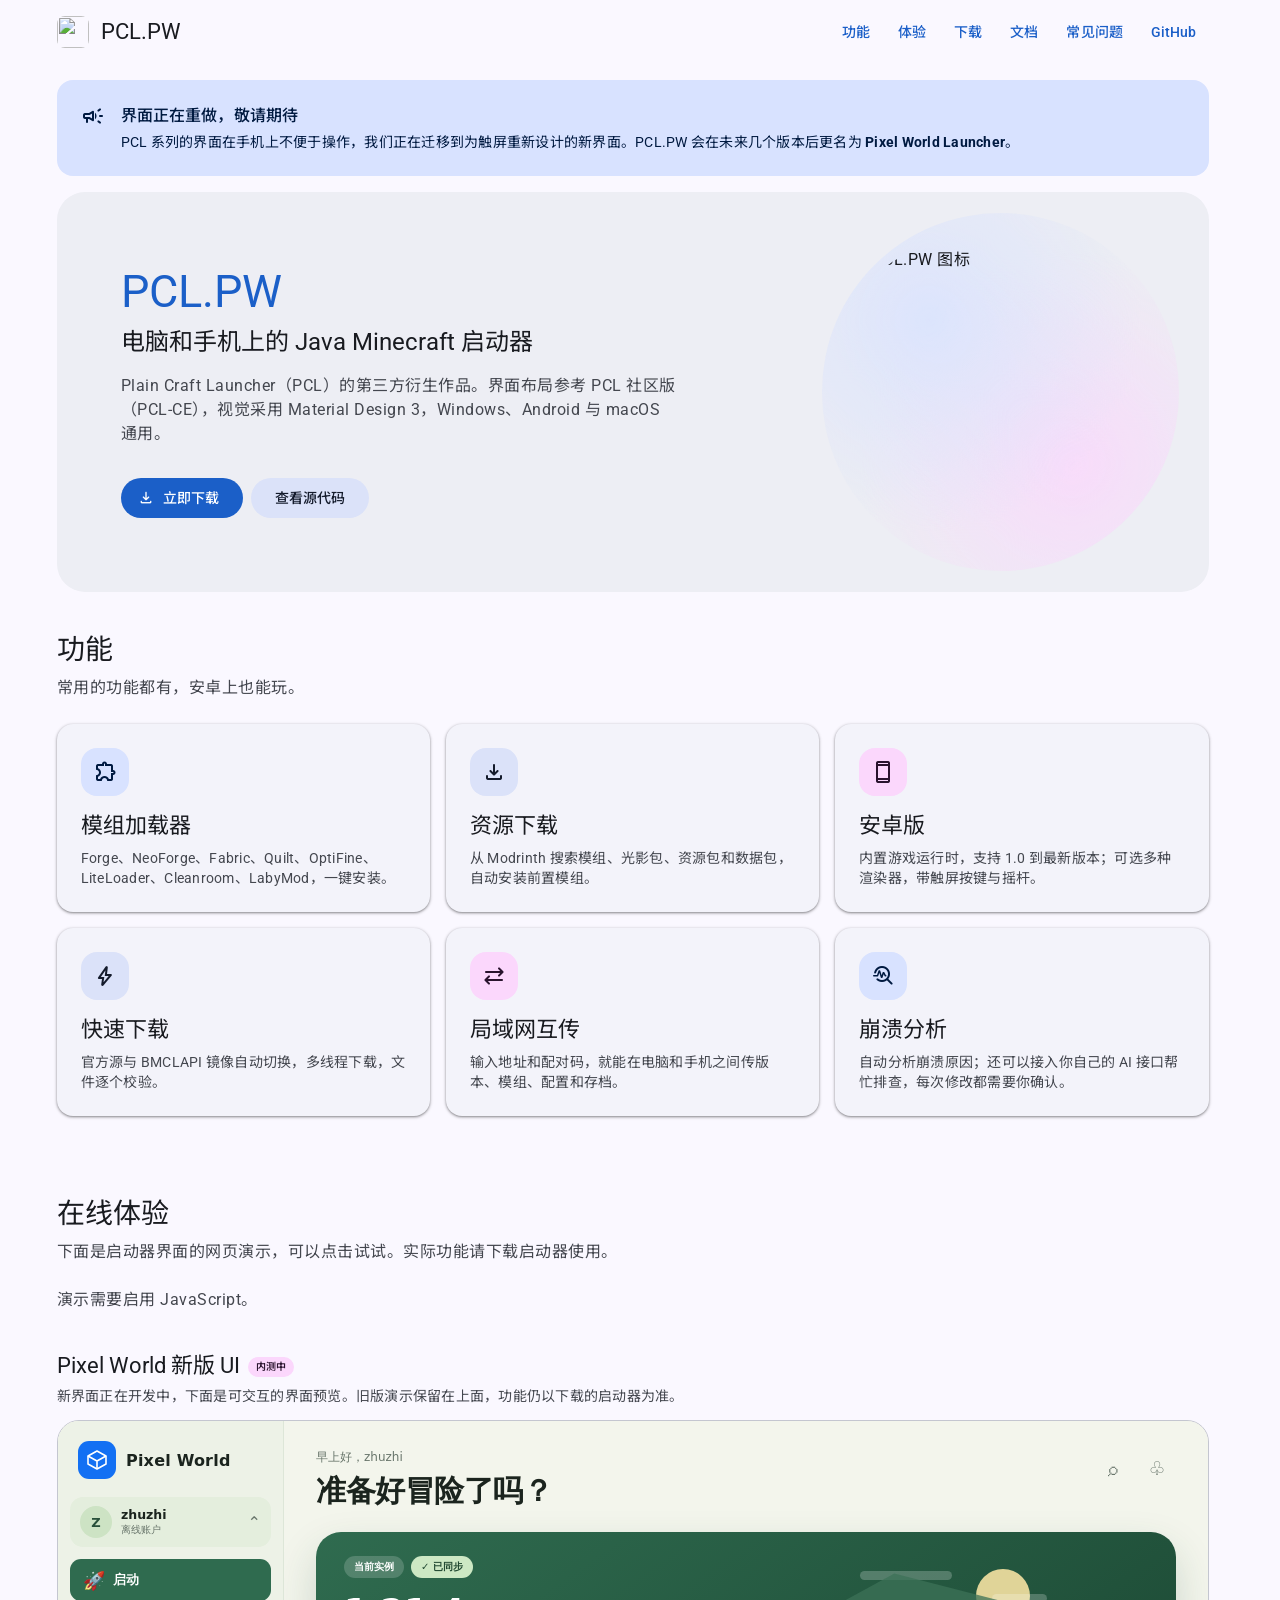
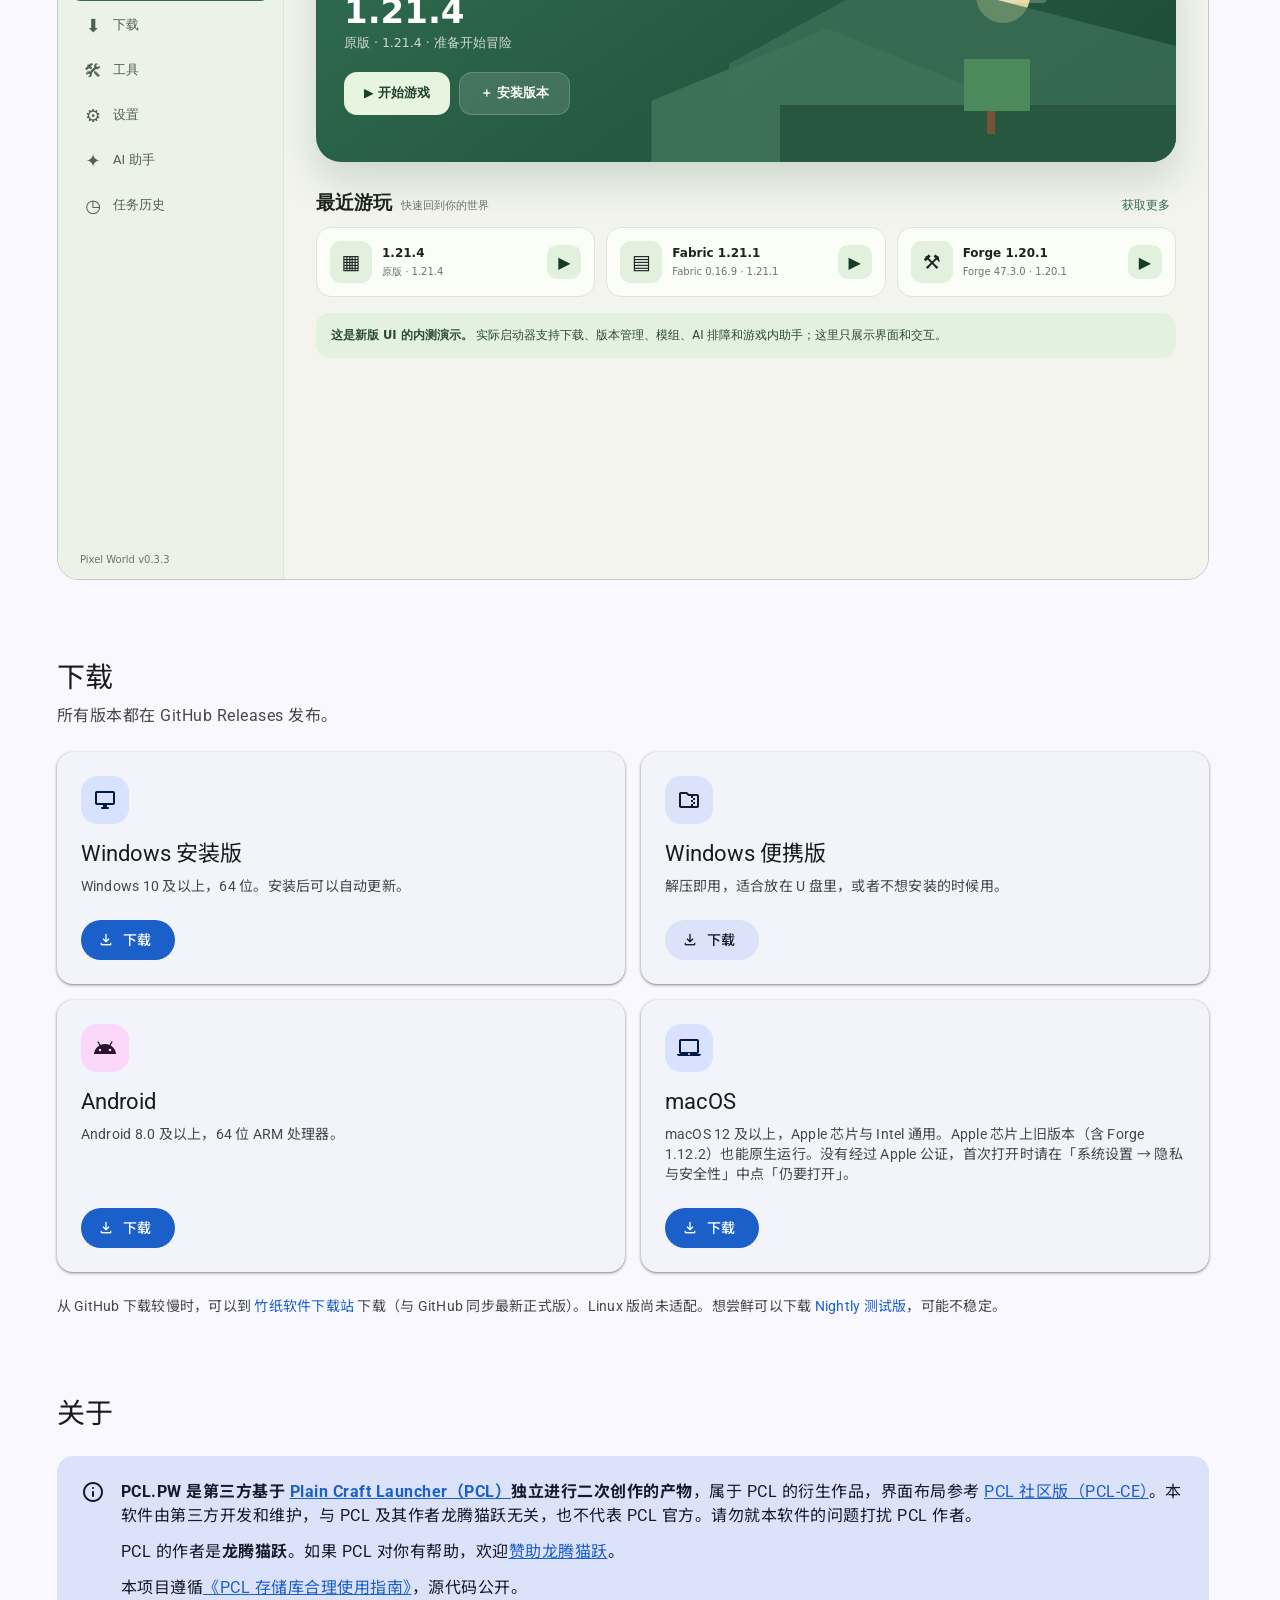
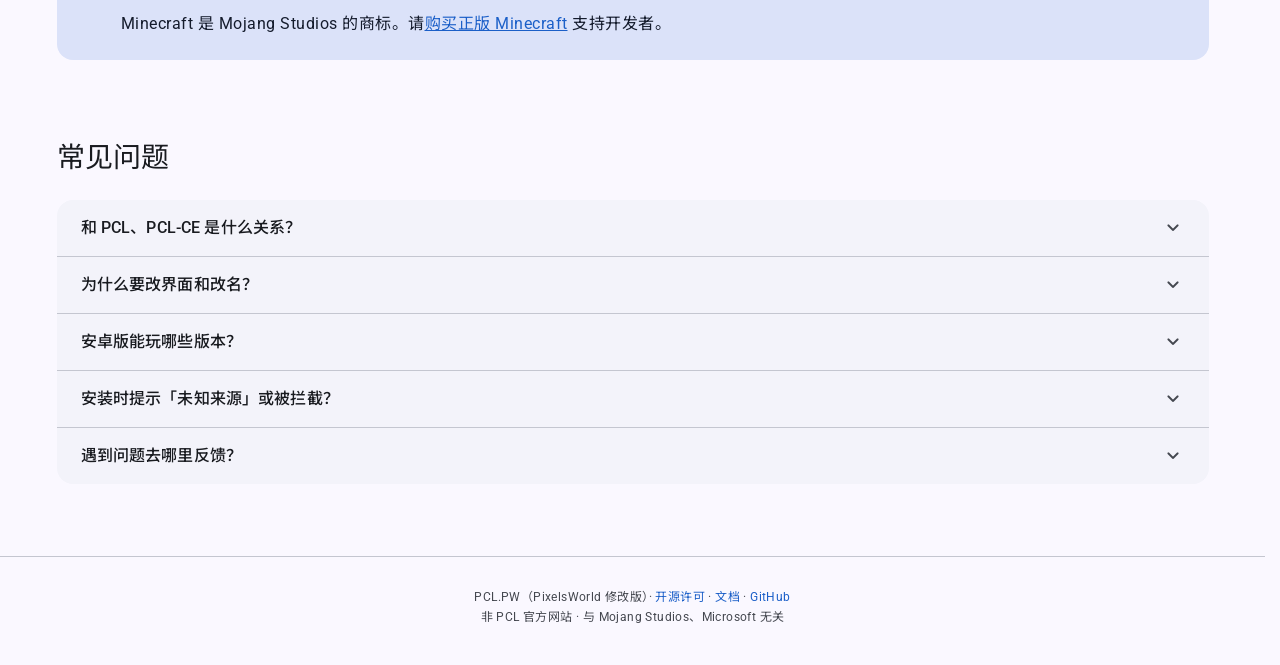
==== commit cb997302: "docs: 在线体验增加新版 UI 演示 保留旧版演示，下方新增 Pixel World 新版 UI 的独立 iframe，并标注内测中。  Co-authored-by: 大肥鱼 <paper_zh" ====
--- a/docs/index.html
+++ b/docs/index.html
@@ -216,6 +216,21 @@
 .notice p + p { margin-top: 12px; }
 .notice a { color: var(--md-sys-color-primary); text-decoration: underline; }
 
+/* ---------- 在线体验 ---------- */
+.demo-frame {
+  display: block; width: 100%; height: 760px; margin-top: 14px;
+  border: 1px solid var(--md-sys-color-outline-variant);
+  border-radius: 22px; background: #F3F5EC;
+}
+.beta {
+  display: inline-block; margin-left: 8px; padding: 2px 8px;
+  border-radius: 999px; font-size: 10px; line-height: 16px; font-weight: 600;
+  background: var(--md-sys-color-tertiary-container);
+  color: var(--md-sys-color-on-tertiary-container);
+  vertical-align: middle;
+}
+@media (max-width: 599px) { .demo-frame { height: 620px; } }
+
 /* ---------- 常见问题：可展开列表 ---------- */
 .faq-list { border-radius: 16px; background: var(--md-sys-color-surface-container-low); overflow: hidden; }
 details + details { border-top: 1px solid var(--md-sys-color-outline-variant); }
@@ -381,6 +396,10 @@
         <p class="lead body-large">下面是启动器界面的网页演示，可以点击试试。实际功能请下载启动器使用。</p>
       </div>
       <div id="pcl-demo"><p style="color:var(--md-sys-color-on-surface-variant)">演示需要启用 JavaScript。</p></div>
+
+      <h3 class="title-large" style="margin-top:40px">Pixel World 新版 UI<span class="beta">内测中</span></h3>
+      <p class="body-medium" style="margin-top:6px;color:var(--md-sys-color-on-surface-variant)">新界面正在开发中，下面是可交互的界面预览。旧版演示保留在上面，功能仍以下载的启动器为准。</p>
+      <iframe class="demo-frame" src="demo/pixel-world.html" title="Pixel World 新版 UI 在线体验" loading="lazy"></iframe>
     </div>
   </section>
 
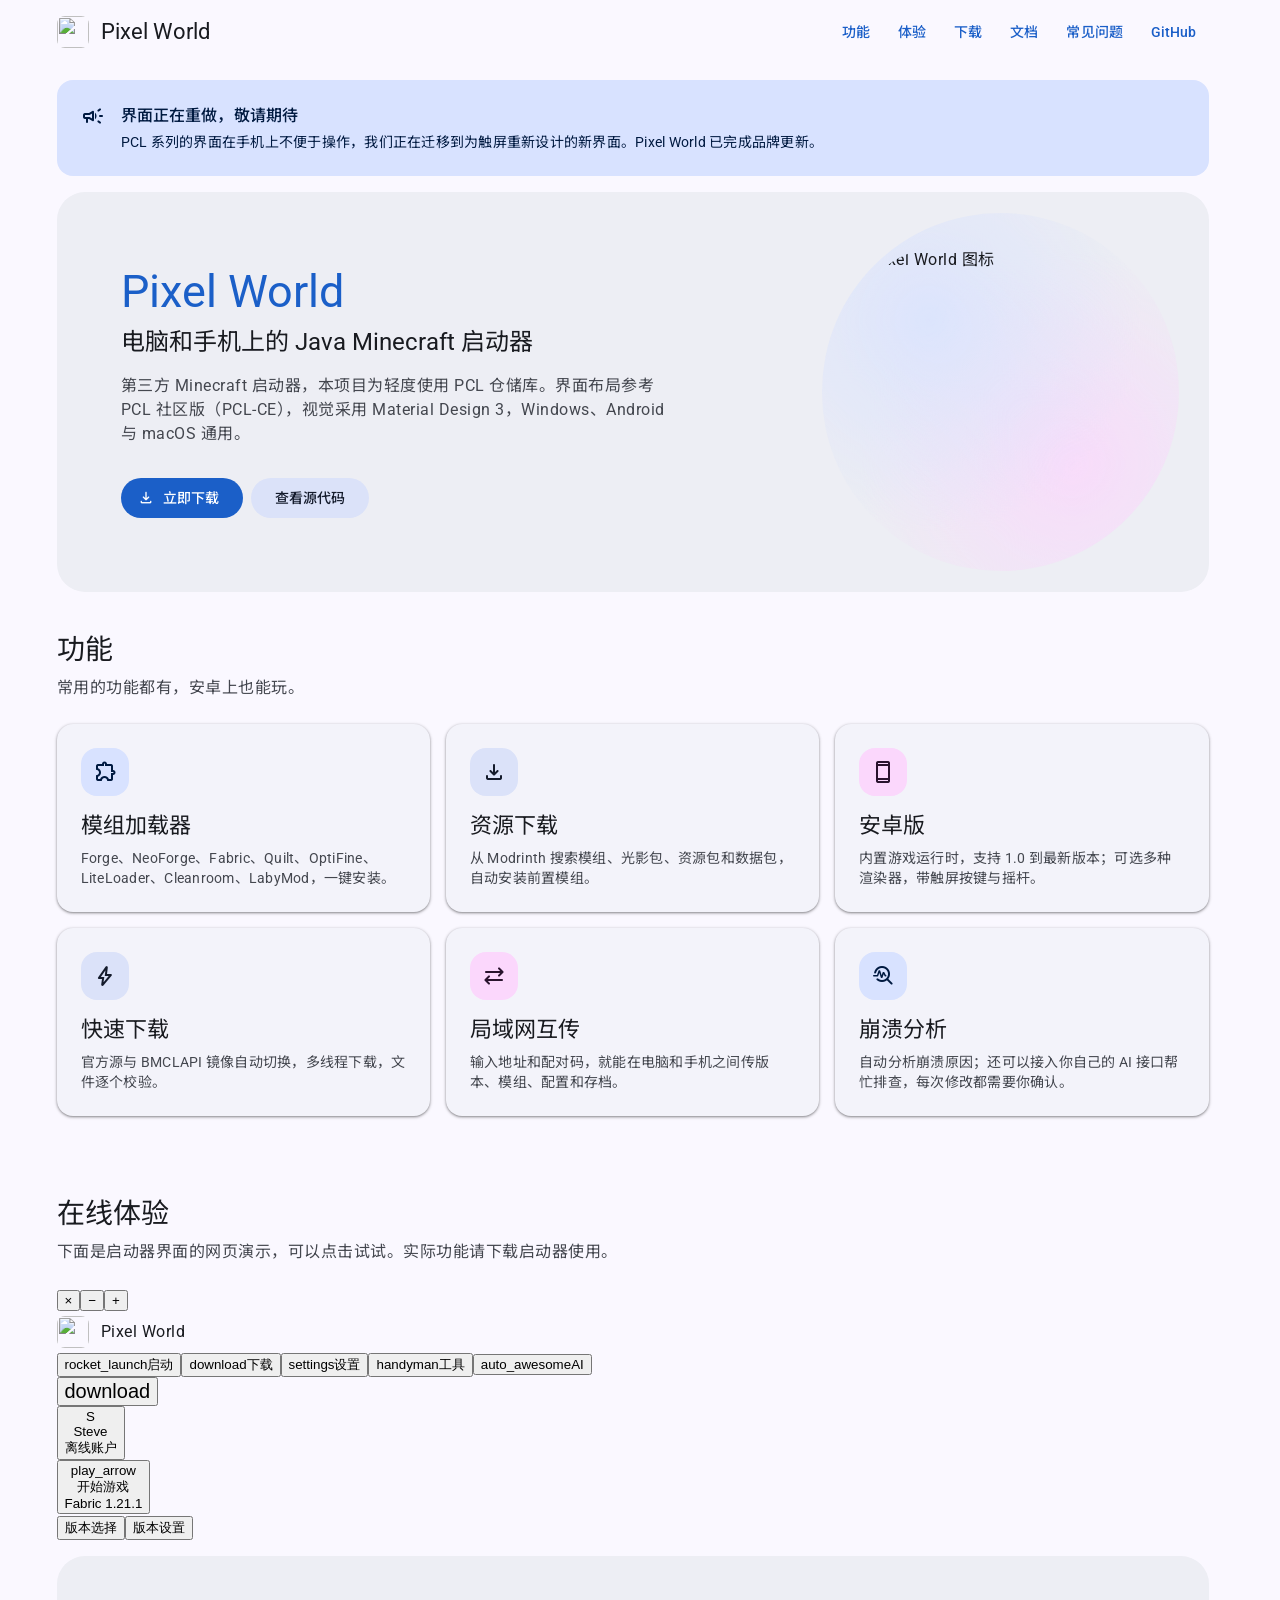
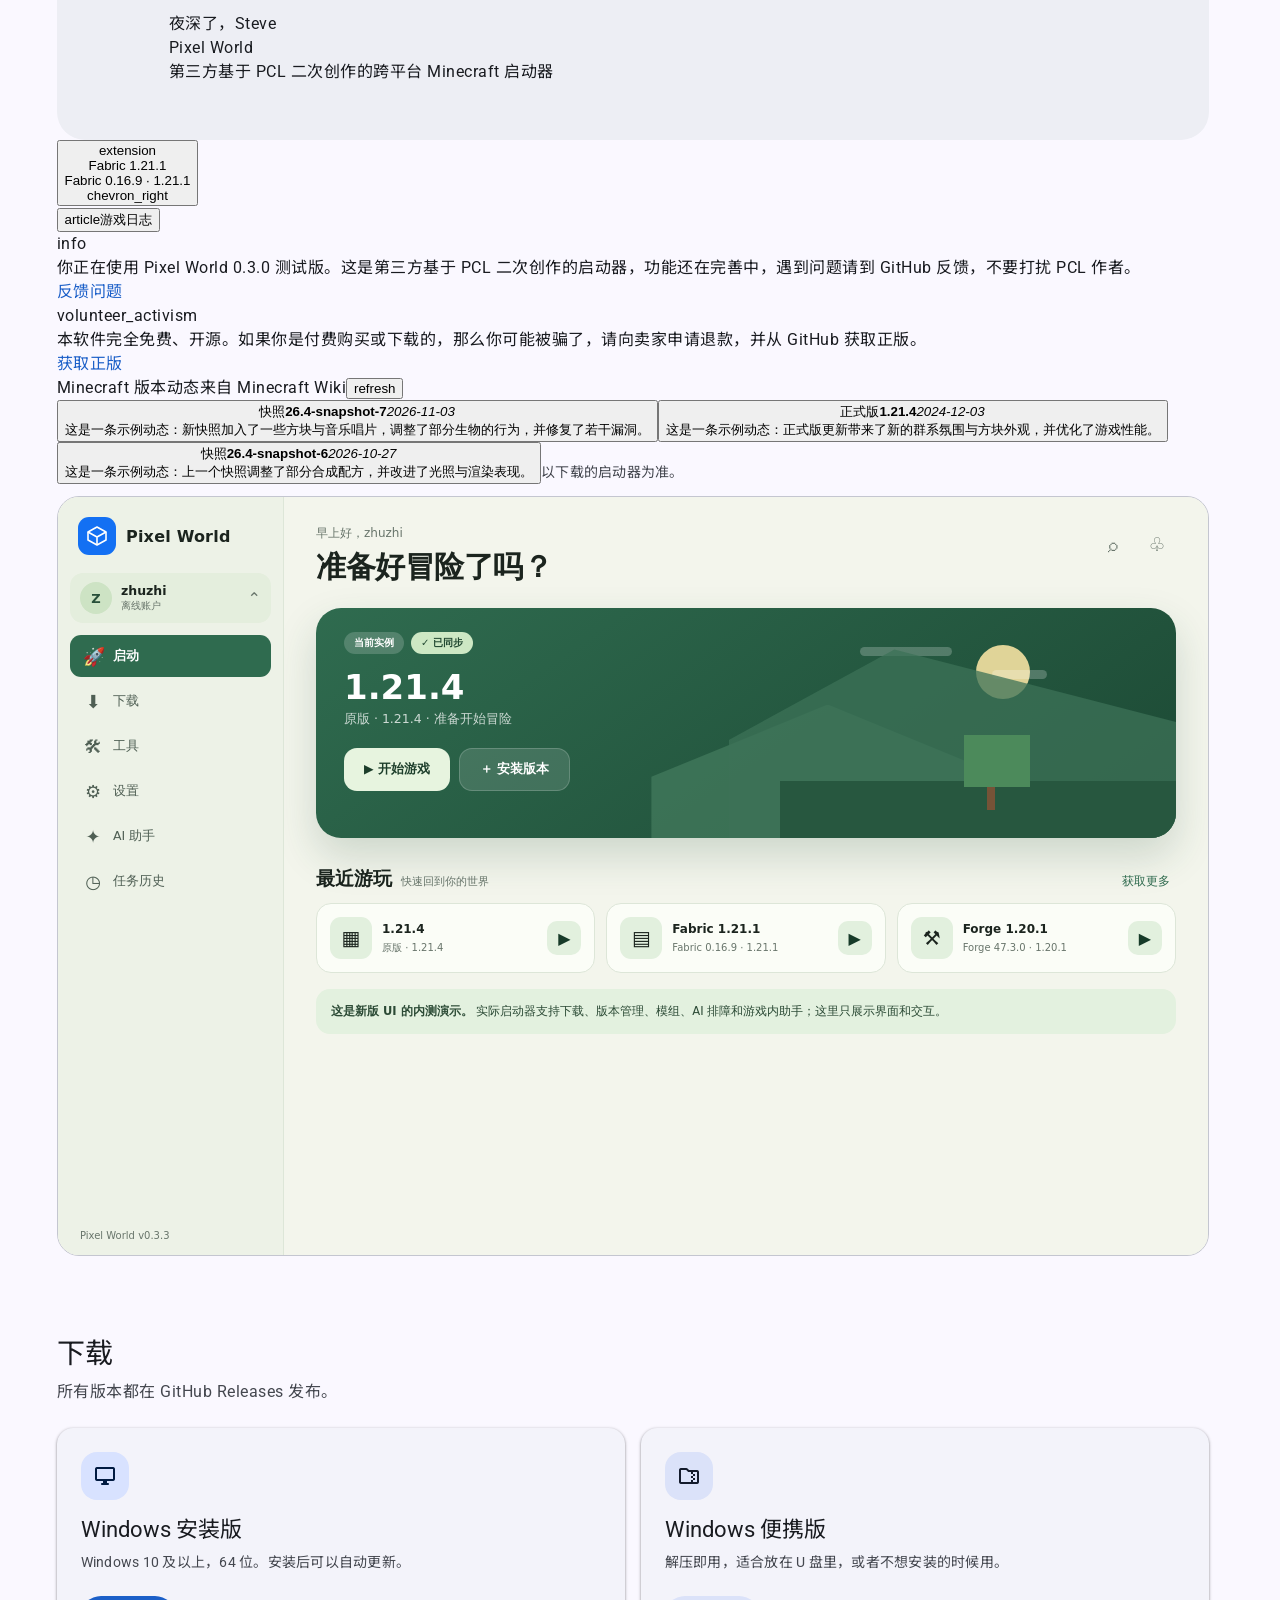
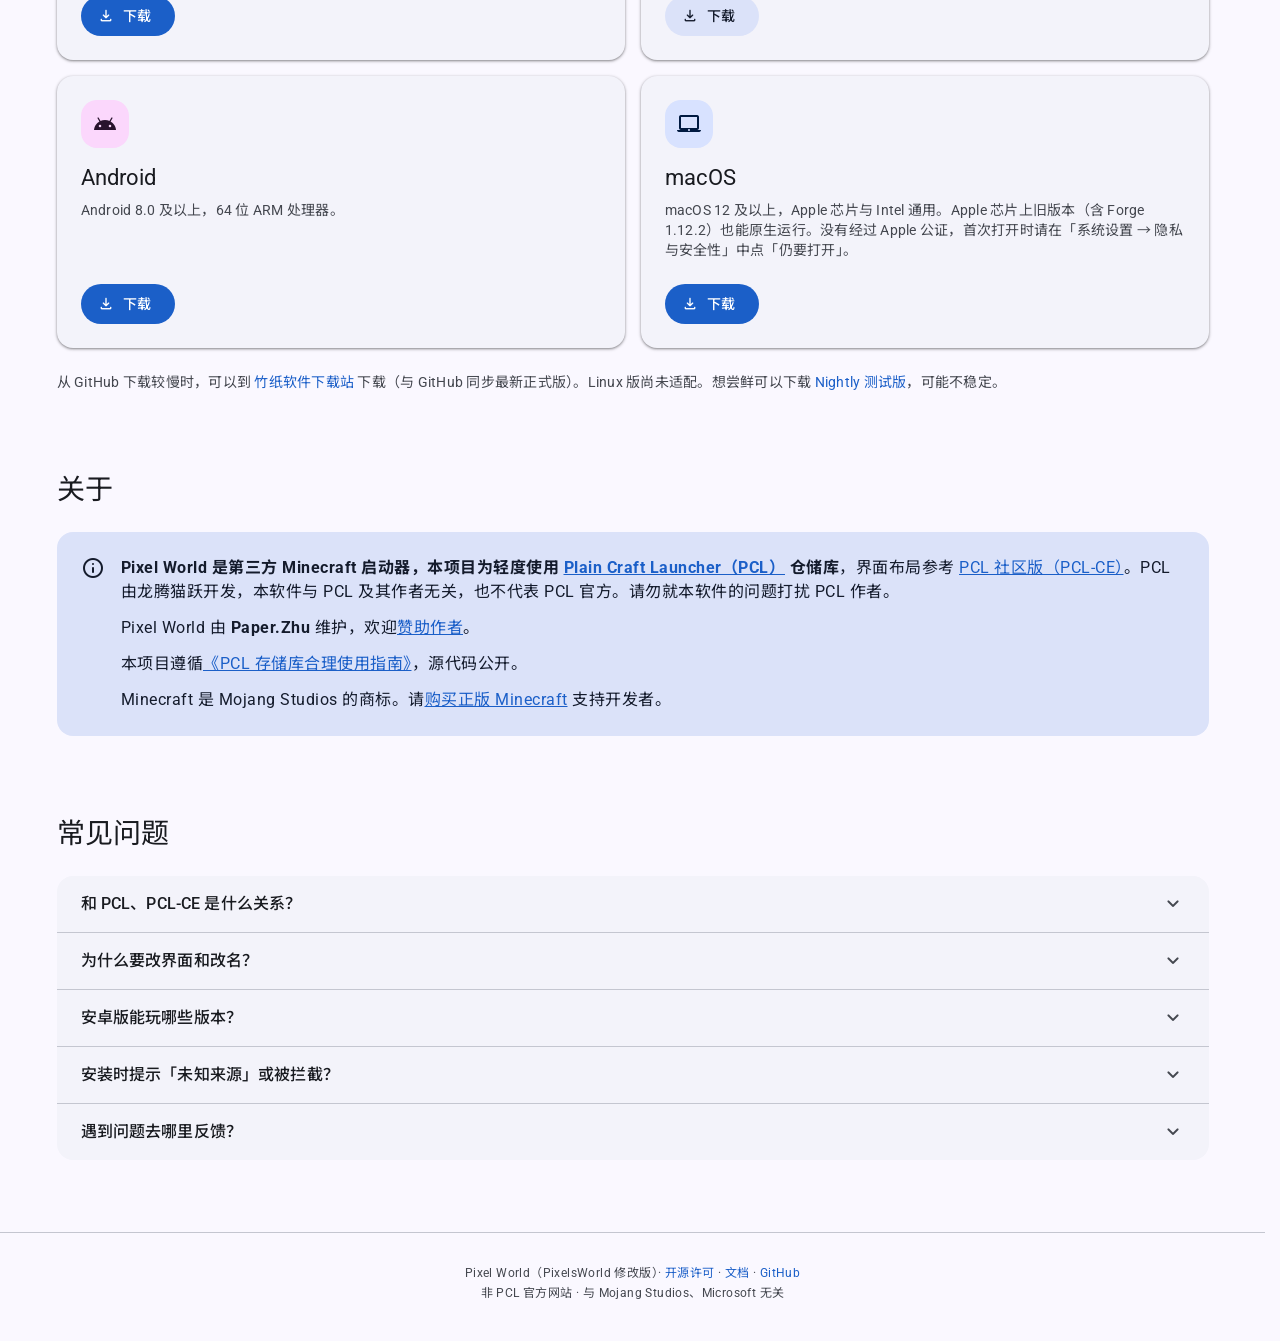
==== commit fa6ecf9a: "站点迁移到 pixelworld.zhuzhi.site 更新品牌、仓库地址、更新接口地址和赞助信息。旧域名由独立 GitHub Pages 仓库做跳转。  Co-authored-by: 大肥鱼 <" ====
--- a/docs/index.html
+++ b/docs/index.html
@@ -1,520 +1,520 @@
-<!doctype html>
-<html lang="zh-CN">
-<head>
-<meta charset="utf-8">
-<meta name="viewport" content="width=device-width, initial-scale=1">
-<meta name="color-scheme" content="light dark">
-<script>document.documentElement.classList.add('js');</script>
-<title>PCL.PW</title>
-<meta name="description" content="PCL.PW：基于 Plain Craft Launcher 的第三方衍生作品，电脑和手机上的 Java Minecraft 启动器，支持 Windows、Android 与 macOS。">
-<link rel="icon" href="favicon.png">
-<link rel="stylesheet" href="demo/demo.css?v=4">
-<link rel="preconnect" href="https://fonts.googleapis.com">
-<link rel="preconnect" href="https://fonts.gstatic.com" crossorigin>
-<link rel="stylesheet" href="https://fonts.googleapis.com/css2?family=Roboto:wght@400;500;700&family=Noto+Sans+SC:wght@400;500;700&display=swap">
-<link rel="stylesheet" href="https://fonts.googleapis.com/css2?family=Material+Symbols+Rounded:opsz,wght,FILL,GRAD@24,400,0,0&display=block">
-<style>
-/* ---------- MD3 颜色：种子色 #1370F3 ---------- */
-:root {
-  --md-sys-color-primary: #1b5fc8;
-  --md-sys-color-on-primary: #ffffff;
-  --md-sys-color-primary-container: #d8e2ff;
-  --md-sys-color-on-primary-container: #001a41;
-  --md-sys-color-secondary: #575e71;
-  --md-sys-color-secondary-container: #dbe2f9;
-  --md-sys-color-on-secondary-container: #141b2c;
-  --md-sys-color-tertiary-container: #fbd7fc;
-  --md-sys-color-on-tertiary-container: #29132d;
-  --md-sys-color-surface: #faf8ff;
-  --md-sys-color-surface-container-lowest: #ffffff;
-  --md-sys-color-surface-container-low: #f3f3fa;
-  --md-sys-color-surface-container: #edeef4;
-  --md-sys-color-surface-container-high: #e7e8ee;
-  --md-sys-color-surface-container-highest: #e1e2e9;
-  --md-sys-color-on-surface: #191b20;
-  --md-sys-color-on-surface-variant: #44474f;
-  --md-sys-color-outline: #74777f;
-  --md-sys-color-outline-variant: #c4c6d0;
-  --md-elevation-1: 0 1px 2px rgb(0 0 0 / .30), 0 1px 3px 1px rgb(0 0 0 / .15);
-  --md-elevation-2: 0 1px 2px rgb(0 0 0 / .30), 0 2px 6px 2px rgb(0 0 0 / .15);
-  --md-motion: 200ms cubic-bezier(.2, 0, 0, 1);
-  --md-ease-standard: cubic-bezier(.2, 0, 0, 1);
-  --md-ease-decel: cubic-bezier(.05, .7, .1, 1);
-}
-@media (prefers-color-scheme: dark) {
-  :root {
-    --md-sys-color-primary: #adc6ff;
-    --md-sys-color-on-primary: #002e69;
-    --md-sys-color-primary-container: #004493;
-    --md-sys-color-on-primary-container: #d8e2ff;
-    --md-sys-color-secondary: #bfc6dc;
-    --md-sys-color-secondary-container: #404659;
-    --md-sys-color-on-secondary-container: #dbe2f9;
-    --md-sys-color-tertiary-container: #593e5c;
-    --md-sys-color-on-tertiary-container: #fbd7fc;
-    --md-sys-color-surface: #111318;
-    --md-sys-color-surface-container-lowest: #0c0e13;
-    --md-sys-color-surface-container-low: #191b20;
-    --md-sys-color-surface-container: #1d2024;
-    --md-sys-color-surface-container-high: #282a2f;
-    --md-sys-color-surface-container-highest: #33353a;
-    --md-sys-color-on-surface: #e1e2e9;
-    --md-sys-color-on-surface-variant: #c4c6d0;
-    --md-sys-color-outline: #8e9099;
-    --md-sys-color-outline-variant: #44474f;
-  }
-}
-
-* { box-sizing: border-box; }
-html { scroll-behavior: smooth; scroll-padding-top: 72px; }
-body {
-  margin: 0;
-  background: var(--md-sys-color-surface);
-  color: var(--md-sys-color-on-surface);
-  font-family: Roboto, "Noto Sans SC", system-ui, sans-serif;
-  font-size: 16px; line-height: 24px; letter-spacing: .5px; font-weight: 400;
-  -webkit-font-smoothing: antialiased;
-  overflow-wrap: anywhere;
-}
-a { color: var(--md-sys-color-primary); text-decoration: none; }
-a:hover { text-decoration: underline; }
-img { max-width: 100%; }
-
-/* ---------- 图标 ---------- */
-.icon {
-  font-family: "Material Symbols Rounded";
-  font-weight: normal; font-style: normal; font-size: 24px; line-height: 1;
-  letter-spacing: normal; text-transform: none; white-space: nowrap;
-  display: inline-block; flex: none; direction: ltr;
-  font-feature-settings: "liga"; -webkit-font-smoothing: antialiased;
-  user-select: none;
-  width: 1em; overflow: hidden;
-}
-
-/* ---------- MD3 字阶 ---------- */
-.display-large  { font-size: 57px; line-height: 64px; letter-spacing: -.25px; font-weight: 400; }
-.display-medium { font-size: 45px; line-height: 52px; letter-spacing: 0; font-weight: 400; }
-.headline-large { font-size: 32px; line-height: 40px; letter-spacing: 0; font-weight: 400; }
-.headline-medium{ font-size: 28px; line-height: 36px; letter-spacing: 0; font-weight: 400; }
-.headline-small { font-size: 24px; line-height: 32px; letter-spacing: 0; font-weight: 400; }
-.title-large    { font-size: 22px; line-height: 28px; letter-spacing: 0; font-weight: 400; }
-.title-medium   { font-size: 16px; line-height: 24px; letter-spacing: .15px; font-weight: 500; }
-.body-large     { font-size: 16px; line-height: 24px; letter-spacing: .5px; font-weight: 400; }
-.body-medium    { font-size: 14px; line-height: 20px; letter-spacing: .25px; font-weight: 400; }
-.body-small     { font-size: 12px; line-height: 16px; letter-spacing: .4px; font-weight: 400; }
-.label-large    { font-size: 14px; line-height: 20px; letter-spacing: .1px; font-weight: 500; }
-.label-medium   { font-size: 12px; line-height: 16px; letter-spacing: .5px; font-weight: 500; }
-h1, h2, h3, p { margin: 0; }
-
-.wrap { max-width: 1200px; margin: 0 auto; padding: 0 24px; }
-
-/* ---------- 按钮（40px / 24px 内边距 / 全圆角 / 状态层） ---------- */
-.btn {
-  position: relative; overflow: hidden; isolation: isolate;
-  display: inline-flex; align-items: center; justify-content: center; gap: 8px;
-  height: 40px; padding: 0 24px; border: 0; border-radius: 9999px;
-  font-family: inherit; cursor: pointer; text-decoration: none;
-  transition: box-shadow var(--md-motion);
-}
-.btn:hover { text-decoration: none; }
-.btn::after {
-  content: ""; position: absolute; inset: 0; z-index: -1;
-  background: currentColor; opacity: 0;
-  transition: opacity var(--md-motion);
-}
-.btn:hover::after { opacity: .08; }
-.btn:focus-visible::after { opacity: .10; }
-.btn:active::after { opacity: .12; }
-.btn:focus-visible { outline: 3px solid var(--md-sys-color-primary); outline-offset: 2px; }
-.btn .icon { font-size: 18px; margin-left: -8px; }
-.btn.filled { background: var(--md-sys-color-primary); color: var(--md-sys-color-on-primary); }
-.btn.filled:hover { box-shadow: var(--md-elevation-1); }
-.btn.s-tonal { background: var(--md-sys-color-secondary-container); color: var(--md-sys-color-on-secondary-container); }
-.btn.s-tonal:hover { box-shadow: var(--md-elevation-1); }
-.btn.outlined { background: transparent; color: var(--md-sys-color-primary); box-shadow: inset 0 0 0 1px var(--md-sys-color-outline); }
-.btn.text { background: transparent; color: var(--md-sys-color-primary); padding: 0 12px; }
-
-/* ---------- 顶部应用栏（Small） ---------- */
-.app-bar {
-  position: sticky; top: 0; z-index: 10;
-  background: var(--md-sys-color-surface);
-  transition: background-color var(--md-motion), box-shadow var(--md-motion);
-}
-.app-bar.scrolled { background: var(--md-sys-color-surface-container); }
-.app-bar .wrap { display: flex; align-items: center; height: 64px; gap: 8px; }
-.brand {
-  display: flex; align-items: center; gap: 12px; min-width: 0;
-  color: var(--md-sys-color-on-surface); border-radius: 9999px; padding: 4px 12px 4px 0;
-}
-.brand:hover { text-decoration: none; }
-.brand img { width: 32px; height: 32px; border-radius: 8px; flex: none; }
-.app-bar nav { margin-left: auto; display: flex; gap: 4px; align-items: center; }
-
-/* ---------- 版块 ---------- */
-main > section { padding: 40px 0; }
-.sec-head { margin-bottom: 24px; }
-.sec-head h2 { color: var(--md-sys-color-on-surface); }
-.sec-head .lead { margin-top: 8px; color: var(--md-sys-color-on-surface-variant); }
-
-/* ---------- Hero ---------- */
-.hero {
-  display: flex; align-items: center; gap: 48px;
-  background: var(--md-sys-color-surface-container);
-  border-radius: 28px; padding: 56px 64px; margin-top: 16px;
-}
-.hero-text { flex: 1; min-width: 0; }
-.hero h1 { color: var(--md-sys-color-primary); }
-.hero .tagline { margin-top: 8px; color: var(--md-sys-color-on-surface); }
-.hero .s-sub { margin-top: 16px; max-width: 560px; color: var(--md-sys-color-on-surface-variant); }
-.actions { display: flex; flex-wrap: wrap; gap: 8px; margin-top: 32px; }
-.hero-art { flex: none; width: 288px; height: 288px; }
-.hero-art img { display: block; width: 100%; height: 100%; border-radius: 28%; }
-
-/* ---------- 卡片：Elevated card ---------- */
-/* minmax(0, 1fr)：列宽固定，不随内容（例如下载按钮文字变长）变化 */
-.grid { display: grid; grid-template-columns: repeat(3, minmax(0, 1fr)); gap: 16px; }
-.s-card {
-  background: var(--md-sys-color-surface-container-low);
-  box-shadow: var(--md-elevation-1);
-  border-radius: 16px; padding: 24px;
-  display: flex; flex-direction: column;
-}
-.s-card .s-tile {
-  width: 48px; height: 48px; border-radius: 16px; margin-bottom: 16px;
-  display: grid; place-items: center;
-  background: var(--md-sys-color-primary-container);
-  color: var(--md-sys-color-on-primary-container);
-}
-.s-card .s-tile.sec { background: var(--md-sys-color-secondary-container); color: var(--md-sys-color-on-secondary-container); }
-.s-card .s-tile.ter { background: var(--md-sys-color-tertiary-container); color: var(--md-sys-color-on-tertiary-container); }
-.s-card h3 { color: var(--md-sys-color-on-surface); }
-.s-card p { margin-top: 8px; color: var(--md-sys-color-on-surface-variant); }
-/* 下载区有四张卡片：宽屏时排成两行两列 */
-@media (min-width: 600px) { .dl .grid { grid-template-columns: repeat(2, minmax(0, 1fr)); } }
-.dl .s-card p { flex: 1; }
-.dl .s-card .btn { margin-top: 24px; align-self: flex-start; }
-.ver { margin-top: 24px; color: var(--md-sys-color-on-surface-variant); }
-
-/* ---------- 公告 ---------- */
-.notice.announce {
-  margin-top: 16px;
-  background: var(--md-sys-color-primary-container);
-  color: var(--md-sys-color-on-primary-container);
-}
-.notice.announce .title-medium { color: inherit; }
-.notice.announce p + p { margin-top: 4px; }
-
-/* ---------- 声明：Tonal card ---------- */
-.notice {
-  display: flex; gap: 16px; align-items: flex-start;
-  background: var(--md-sys-color-secondary-container);
-  color: var(--md-sys-color-on-secondary-container);
-  border-radius: 16px; padding: 24px;
-}
-.notice > .icon { font-size: 24px; margin-top: 0; }
-.notice .body { min-width: 0; }
-.notice p + p { margin-top: 12px; }
-.notice a { color: var(--md-sys-color-primary); text-decoration: underline; }
-
-/* ---------- 在线体验 ---------- */
-.demo-frame {
-  display: block; width: 100%; height: 760px; margin-top: 14px;
-  border: 1px solid var(--md-sys-color-outline-variant);
-  border-radius: 22px; background: #F3F5EC;
-}
-.beta {
-  display: inline-block; margin-left: 8px; padding: 2px 8px;
-  border-radius: 999px; font-size: 10px; line-height: 16px; font-weight: 600;
-  background: var(--md-sys-color-tertiary-container);
-  color: var(--md-sys-color-on-tertiary-container);
-  vertical-align: middle;
-}
-@media (max-width: 599px) { .demo-frame { height: 620px; } }
-
-/* ---------- 常见问题：可展开列表 ---------- */
-.faq-list { border-radius: 16px; background: var(--md-sys-color-surface-container-low); overflow: hidden; }
-details + details { border-top: 1px solid var(--md-sys-color-outline-variant); }
-summary {
-  position: relative; display: flex; align-items: center; gap: 16px;
-  min-height: 56px; padding: 16px 24px; cursor: pointer; list-style: none;
-  color: var(--md-sys-color-on-surface);
-}
-summary::-webkit-details-marker { display: none; }
-summary::after {
-  content: ""; position: absolute; inset: 0; background: var(--md-sys-color-on-surface);
-  opacity: 0; transition: opacity var(--md-motion); pointer-events: none;
-}
-summary:hover::after { opacity: .08; }
-summary:focus-visible::after { opacity: .10; }
-summary:active::after { opacity: .12; }
-summary:focus-visible { outline: 3px solid var(--md-sys-color-primary); outline-offset: -3px; }
-summary .q { flex: 1; min-width: 0; }
-summary .icon { color: var(--md-sys-color-on-surface-variant); transition: transform var(--md-motion); }
-details[open] summary .icon { transform: rotate(180deg); }
-details .answer { padding: 0 24px 16px; color: var(--md-sys-color-on-surface-variant); }
-
-/* ---------- 页脚 ---------- */
-footer {
-  margin-top: 32px; padding: 32px 0 40px; text-align: center;
-  color: var(--md-sys-color-on-surface-variant);
-  border-top: 1px solid var(--md-sys-color-outline-variant);
-}
-footer p + p { margin-top: 4px; }
-
-/* ---------- 响应式 ---------- */
-@media (max-width: 839px) {
-  .hero { flex-direction: column-reverse; text-align: center; padding: 32px 24px; gap: 24px; }
-  .hero-art { width: 160px; height: 160px; }
-  .hero .s-sub { margin-left: auto; margin-right: auto; }
-  .actions { justify-content: center; }
-  .display-medium { font-size: 36px; line-height: 44px; }
-  .grid { grid-template-columns: repeat(2, minmax(0, 1fr)); }
-}
-@media (max-width: 599px) {
-  .wrap { padding: 0 16px; }
-  .grid { grid-template-columns: minmax(0, 1fr); }
-  .app-bar nav .opt { display: none; }
-  .app-bar nav a[href*="github.com"] { display: none; }
-  section { padding: 32px 0; }
-  .notice { flex-direction: column; gap: 12px; padding: 20px; }
-  summary { padding: 16px; }
-  details .answer { padding: 0 16px 16px; }
-  .headline-small { font-size: 22px; line-height: 28px; }
-}
-/* ---------- 动效（仅在 JS 可用且未要求减少动态效果时生效） ---------- */
-/* 滚动条始终占位、横向溢出直接裁掉：动画中的元素和光晕不会让页面宽度来回变化 */
-html { scrollbar-gutter: stable; overflow-x: clip; }
-body { overflow-x: clip; }
-.hero-art { position: relative; }
-.hero-art img { position: relative; z-index: 1; }
-.hero-art::before {
-  content: ""; position: absolute; inset: -12%; border-radius: 50%; pointer-events: none;
-  background:
-    radial-gradient(circle at 30% 30%, var(--md-sys-color-primary-container), transparent 60%),
-    radial-gradient(circle at 70% 70%, var(--md-sys-color-tertiary-container), transparent 60%);
-  opacity: .8;
-}
-.s-card, .s-card .s-tile { transition: transform 300ms var(--md-ease-standard), box-shadow 300ms var(--md-ease-standard); }
-@media (hover: hover) {
-  .s-card:hover { box-shadow: var(--md-elevation-2); }
-}
-@media (prefers-reduced-motion: no-preference) {
-  @keyframes md-rise { from { opacity: 0; transform: translateY(16px); } }
-  @keyframes md-reveal { from { opacity: 0; transform: translateY(24px); } }
-  @keyframes md-fade { from { opacity: 0; } }
-  @keyframes md-pop { from { opacity: 0; transform: scale(.85); } }
-  @keyframes md-float { 0%, 100% { transform: translateY(0); } 25% { transform: translateY(-6px); } 75% { transform: translateY(6px); } }
-  @keyframes md-glow { from { transform: rotate(0) scale(1); } 50% { transform: rotate(180deg) scale(1.1); } to { transform: rotate(360deg) scale(1); } }
-  @keyframes md-answer { from { opacity: 0; transform: translateY(-8px); } }
-
-  .js .app-bar { animation: md-fade 400ms var(--md-ease-standard) backwards; }
-  .js .hero-text h1 { animation: md-rise 600ms var(--md-ease-decel) 120ms backwards; }
-  .js .hero-text .tagline { animation: md-rise 600ms var(--md-ease-decel) 190ms backwards; }
-  .js .hero-text .s-sub { animation: md-rise 600ms var(--md-ease-decel) 260ms backwards; }
-  .js .hero-text .actions { animation: md-rise 600ms var(--md-ease-decel) 330ms backwards; }
-  .js .hero-art { animation: md-pop 600ms var(--md-ease-decel) 150ms backwards; }
-  .js .hero-art img { animation: md-float 6s ease-in-out 800ms infinite; }
-  .js .hero-art::before { animation: md-glow 40s linear infinite; }
-
-  .js .sec-head:not(.in), .js .s-card:not(.in), .js .notice:not(.in), .js .faq-list details:not(.in) {
-    opacity: 0; transform: translateY(24px);
-  }
-  .js .sec-head.in, .js .s-card.in, .js .notice.in, .js .faq-list details.in {
-    animation: md-reveal 500ms var(--md-ease-decel) var(--d, 0ms) backwards;
-  }
-  @media (hover: hover) {
-    .s-card:hover { transform: translateY(-2px); }
-    .s-card:hover .s-tile { transform: rotate(-6deg) scale(1.08); }
-  }
-  details[open] .answer { animation: md-answer 300ms var(--md-ease-decel); }
-}
-@media (prefers-reduced-motion: reduce) {
-  html { scroll-behavior: auto; }
-  *, *::before, *::after { transition-duration: 0.01ms !important; animation-duration: 0.01ms !important; }
-}
-</style>
-</head>
-<body>
-<header class="app-bar" id="appbar">
-  <div class="wrap">
-    <a class="brand title-large" href="#"><img src="favicon.png" alt="">PCL.PW</a>
-    <nav>
-      <a class="btn text label-large opt" href="#features">功能</a>
-      <a class="btn text label-large opt" href="#demo">体验</a>
-      <a class="btn text label-large" href="#download">下载</a>
-      <a class="btn text label-large" href="docs/">文档</a>
-      <a class="btn text label-large opt" href="#faq">常见问题</a>
-      <a class="btn text label-large" href="https://github.com/zhuzhi-09/PCL.PW">GitHub</a>
-    </nav>
-  </div>
-</header>
-
-<main>
-  <div class="wrap">
-    <div class="notice announce" role="status">
-      <span class="icon" aria-hidden="true">campaign</span>
-      <div class="body">
-        <p class="title-medium">界面正在重做，敬请期待</p>
-        <p class="body-medium">PCL 系列的界面在手机上不便于操作，我们正在迁移到为触屏重新设计的新界面。PCL.PW 会在未来几个版本后更名为 <strong>Pixel World Launcher</strong>。</p>
-      </div>
-    </div>
-    <div class="hero">
-      <div class="hero-text">
-        <h1 class="display-medium">PCL.PW</h1>
-        <p class="tagline headline-small">电脑和手机上的 Java Minecraft 启动器</p>
-        <p class="s-sub body-large">Plain Craft Launcher（PCL）的第三方衍生作品。界面布局参考 PCL 社区版（PCL-CE），视觉采用 Material Design 3，Windows、Android 与 macOS 通用。</p>
-        <div class="actions">
-          <a class="btn filled label-large" href="#download"><span class="icon" aria-hidden="true">download</span>立即下载</a>
-          <a class="btn s-tonal label-large" href="https://github.com/zhuzhi-09/PCL.PW">查看源代码</a>
-        </div>
-      </div>
-      <div class="hero-art"><img src="icon.png" alt="PCL.PW 图标" width="288" height="288"></div>
-    </div>
-  </div>
-
-  <section id="features">
-    <div class="wrap">
-      <div class="sec-head">
-        <h2 class="headline-medium">功能</h2>
-        <p class="lead body-large">常用的功能都有，安卓上也能玩。</p>
-      </div>
-      <div class="grid">
-        <div class="s-card"><div class="s-tile"><span class="icon" aria-hidden="true">extension</span></div><h3 class="title-large">模组加载器</h3><p class="body-medium">Forge、NeoForge、Fabric、Quilt、OptiFine、LiteLoader、Cleanroom、LabyMod，一键安装。</p></div>
-        <div class="s-card"><div class="s-tile sec"><span class="icon" aria-hidden="true">download</span></div><h3 class="title-large">资源下载</h3><p class="body-medium">从 Modrinth 搜索模组、光影包、资源包和数据包，自动安装前置模组。</p></div>
-        <div class="s-card"><div class="s-tile ter"><span class="icon" aria-hidden="true">smartphone</span></div><h3 class="title-large">安卓版</h3><p class="body-medium">内置游戏运行时，支持 1.0 到最新版本；可选多种渲染器，带触屏按键与摇杆。</p></div>
-        <div class="s-card"><div class="s-tile sec"><span class="icon" aria-hidden="true">bolt</span></div><h3 class="title-large">快速下载</h3><p class="body-medium">官方源与 BMCLAPI 镜像自动切换，多线程下载，文件逐个校验。</p></div>
-        <div class="s-card"><div class="s-tile ter"><span class="icon" aria-hidden="true">sync_alt</span></div><h3 class="title-large">局域网互传</h3><p class="body-medium">输入地址和配对码，就能在电脑和手机之间传版本、模组、配置和存档。</p></div>
-        <div class="s-card"><div class="s-tile"><span class="icon" aria-hidden="true">troubleshoot</span></div><h3 class="title-large">崩溃分析</h3><p class="body-medium">自动分析崩溃原因；还可以接入你自己的 AI 接口帮忙排查，每次修改都需要你确认。</p></div>
-      </div>
-    </div>
-  </section>
-
-  <section id="demo">
-    <div class="wrap">
-      <div class="sec-head">
-        <h2 class="headline-medium">在线体验</h2>
-        <p class="lead body-large">下面是启动器界面的网页演示，可以点击试试。实际功能请下载启动器使用。</p>
-      </div>
-      <div id="pcl-demo"><p style="color:var(--md-sys-color-on-surface-variant)">演示需要启用 JavaScript。</p></div>
-
-      <h3 class="title-large" style="margin-top:40px">Pixel World 新版 UI<span class="beta">内测中</span></h3>
-      <p class="body-medium" style="margin-top:6px;color:var(--md-sys-color-on-surface-variant)">新界面正在开发中，下面是可交互的界面预览。旧版演示保留在上面，功能仍以下载的启动器为准。</p>
-      <iframe class="demo-frame" src="demo/pixel-world.html" title="Pixel World 新版 UI 在线体验" loading="lazy"></iframe>
-    </div>
-  </section>
-
-  <section id="download">
-    <div class="wrap dl">
-      <div class="sec-head">
-        <h2 class="headline-medium">下载</h2>
-        <p class="lead body-large">所有版本都在 GitHub Releases 发布。</p>
-      </div>
-      <div class="grid">
-        <div class="s-card">
-          <div class="s-tile"><span class="icon" aria-hidden="true">desktop_windows</span></div><h3 class="title-large">Windows 安装版</h3>
-          <p class="body-medium">Windows 10 及以上，64 位。安装后可以自动更新。</p>
-          <a class="btn filled label-large" data-asset="windows-x64-setup.exe" href="https://github.com/zhuzhi-09/PCL.PW/releases/latest"><span class="icon" aria-hidden="true">download</span><span class="label">下载</span></a>
-        </div>
-        <div class="s-card">
-          <div class="s-tile sec"><span class="icon" aria-hidden="true">folder_zip</span></div><h3 class="title-large">Windows 便携版</h3>
-          <p class="body-medium">解压即用，适合放在 U 盘里，或者不想安装的时候用。</p>
-          <a class="btn s-tonal label-large" data-asset="windows-x64-portable.zip" href="https://github.com/zhuzhi-09/PCL.PW/releases/latest"><span class="icon" aria-hidden="true">download</span><span class="label">下载</span></a>
-        </div>
-        <div class="s-card">
-          <div class="s-tile ter"><span class="icon" aria-hidden="true">android</span></div><h3 class="title-large">Android</h3>
-          <p class="body-medium">Android 8.0 及以上，64 位 ARM 处理器。</p>
-          <a class="btn filled label-large" data-asset="android-arm64.apk" href="https://github.com/zhuzhi-09/PCL.PW/releases/latest"><span class="icon" aria-hidden="true">download</span><span class="label">下载</span></a>
-        </div>
-        <div class="s-card">
-          <div class="s-tile"><span class="icon" aria-hidden="true">laptop_mac</span></div><h3 class="title-large">macOS</h3>
-          <p class="body-medium">macOS 12 及以上，Apple 芯片与 Intel 通用。Apple 芯片上旧版本（含 Forge 1.12.2）也能原生运行。没有经过 Apple 公证，首次打开时请在「系统设置 → 隐私与安全性」中点「仍要打开」。</p>
-          <a class="btn filled label-large" data-asset="macos.dmg" href="https://github.com/zhuzhi-09/PCL.PW/releases/latest"><span class="icon" aria-hidden="true">download</span><span class="label">下载</span></a>
-        </div>
-      </div>
-      <p class="ver body-medium" id="ver">从 GitHub 下载较慢时，可以到 <a href="https://download.zhuzhi.site">竹纸软件下载站</a> 下载（与 GitHub 同步最新正式版）。Linux 版尚未适配。想尝鲜可以下载 <a href="https://github.com/zhuzhi-09/PCL.PW/releases/tag/nightly">Nightly 测试版</a>，可能不稳定。</p>
-    </div>
-  </section>
-
-  <section id="about">
-    <div class="wrap">
-      <div class="sec-head">
-        <h2 class="headline-medium">关于</h2>
-      </div>
-      <div class="notice body-large">
-        <span class="icon" aria-hidden="true">info</span>
-        <div class="body">
-          <p><strong>PCL.PW 是第三方基于 <a href="https://github.com/Meloong-Git/PCL">Plain Craft Launcher（PCL）</a>独立进行二次创作的产物</strong>，属于 PCL 的衍生作品，界面布局参考 <a href="https://www.pclc.cc">PCL 社区版（PCL-CE）</a>。本软件由第三方开发和维护，与 PCL 及其作者龙腾猫跃无关，也不代表 PCL 官方。请勿就本软件的问题打扰 PCL 作者。</p>
-          <p>PCL 的作者是<strong>龙腾猫跃</strong>。如果 PCL 对你有帮助，欢迎<a href="https://afdian.com/a/LTCat">赞助龙腾猫跃</a>。</p>
-          <p>本项目遵循<a href="https://github.com/zhuzhi-09/PCL.PW/blob/main/PCL-GUIDE.md">《PCL 存储库合理使用指南》</a>，源代码公开。</p>
-          <p>Minecraft 是 Mojang Studios 的商标。请<a href="https://www.minecraft.net/zh-hans/store/minecraft-java-bedrock-edition-pc">购买正版 Minecraft</a> 支持开发者。</p>
-        </div>
-      </div>
-    </div>
-  </section>
-
-  <section id="faq">
-    <div class="wrap">
-      <div class="sec-head">
-        <h2 class="headline-medium">常见问题</h2>
-      </div>
-      <div class="faq-list">
-        <details><summary><span class="q title-medium">和 PCL、PCL-CE 是什么关系？</span><span class="icon" aria-hidden="true">expand_more</span></summary><p class="answer body-large">PCL.PW 是 PCL 的第三方衍生作品：界面布局参考 PCL-CE，用 Flutter 重新编写，视觉采用 Material Design 3，并增加了安卓版。它由第三方独立开发，与 PCL 和 PCL-CE 官方无关。可以从 PCL-CE 导入设置、游戏文件夹和账户。</p></details>
-        <details><summary><span class="q title-medium">为什么要改界面和改名？</span><span class="icon" aria-hidden="true">expand_more</span></summary><p class="answer body-large">PCL 系列的界面是为电脑设计的，在手机上不便于操作。我们正在把界面迁移到更适合触屏的新设计，PCL.PW 也会在未来几个版本后更名为 <strong>Pixel World Launcher</strong>。更名不会影响现有的游戏版本、存档和设置，更新时会保留。</p></details>
-        <details><summary><span class="q title-medium">安卓版能玩哪些版本？</span><span class="icon" aria-hidden="true">expand_more</span></summary><p class="answer body-large">支持 1.0 到最新的 Java 版，也能在手机上安装 Forge、NeoForge、OptiFine 等加载器。帧率取决于手机性能和所选的渲染器。</p></details>
-        <details><summary><span class="q title-medium">安装时提示「未知来源」或被拦截？</span><span class="icon" aria-hidden="true">expand_more</span></summary><p class="answer body-large">安卓版不在应用商店上架，需要允许浏览器或文件管理器安装应用。Windows 上如果 SmartScreen 提示，点「更多信息」→「仍要运行」。安装包都可以在 GitHub 上核对来源。</p></details>
-        <details><summary><span class="q title-medium">遇到问题去哪里反馈？</span><span class="icon" aria-hidden="true">expand_more</span></summary><p class="answer body-large">请在 <a href="https://github.com/zhuzhi-09/PCL.PW/issues">GitHub Issues</a> 反馈，不要打扰 PCL 的作者。</p></details>
-      </div>
-    </div>
-  </section>
-</main>
-
-<footer>
-  <div class="wrap">
-    <p class="body-small">PCL.PW（PixelsWorld 修改版）· <a href="https://github.com/zhuzhi-09/PCL.PW/blob/main/LICENSE">开源许可</a> · <a href="docs/">文档</a> · <a href="https://github.com/zhuzhi-09/PCL.PW">GitHub</a></p>
-    <p class="body-small">非 PCL 官方网站 · 与 Mojang Studios、Microsoft 无关</p>
-  </div>
-</footer>
-
-<script src="demo/demo.js?v=4" defer></script>
-<script>
-// 滚动进入视口时淡入上移，只触发一次；同批进入的元素按序错开
-(function () {
-  var els = document.querySelectorAll('.sec-head, .s-card, .notice, .faq-list details');
-  var reduce = window.matchMedia && matchMedia('(prefers-reduced-motion: reduce)').matches;
-  function show(el) { el.classList.add('in'); }
-  if (reduce || !('IntersectionObserver' in window)) { Array.prototype.forEach.call(els, show); return; }
-  var io = new IntersectionObserver(function (entries) {
-    var k = 0;
-    entries.forEach(function (e) {
-      if (!e.isIntersecting) return;
-      e.target.style.setProperty('--d', (k++ * 70) + 'ms');
-      show(e.target);
-      io.unobserve(e.target);
-    });
-  }, { threshold: 0.15, rootMargin: '0px 0px -10% 0px' });
-  Array.prototype.forEach.call(els, function (el) { io.observe(el); });
-})();
-</script>
-<script>
-// 顶部应用栏滚动后切换为 surface-container 背景
-(function () {
-  var bar = document.getElementById('appbar');
-  function onScroll() { bar.classList.toggle('scrolled', window.scrollY > 4); }
-  window.addEventListener('scroll', onScroll, { passive: true });
-  onScroll();
-})();
-
-// 读取最新正式版，把下载按钮指向对应文件；失败时保留指向 Releases 页面的链接
-fetch('https://api.github.com/repos/zhuzhi-09/PCL.PW/releases/latest')
-  .then(r => r.ok ? r.json() : Promise.reject())
-  .then(rel => {
-    for (const a of document.querySelectorAll('[data-asset]')) {
-      const asset = rel.assets.find(x => x.name.endsWith(a.dataset.asset));
-      if (asset) a.href = asset.browser_download_url;
-    }
-    for (const l of document.querySelectorAll('.dl .btn .label')) l.textContent = '下载 ' + rel.tag_name;
-  })
-  .catch(() => {});
-</script>
-</body>
-</html>
+<!doctype html>
+<html lang="zh-CN">
+<head>
+<meta charset="utf-8">
+<meta name="viewport" content="width=device-width, initial-scale=1">
+<meta name="color-scheme" content="light dark">
+<script>document.documentElement.classList.add('js');</script>
+<title>Pixel World</title>
+<meta name="description" content="Pixel World：基于 Plain Craft Launcher 的第三方衍生作品，电脑和手机上的 Java Minecraft 启动器，支持 Windows、Android 与 macOS。">
+<link rel="icon" href="favicon.png">
+<link rel="stylesheet" href="demo/demo.css?v=4">
+<link rel="preconnect" href="https://fonts.googleapis.com">
+<link rel="preconnect" href="https://fonts.gstatic.com" crossorigin>
+<link rel="stylesheet" href="https://fonts.googleapis.com/css2?family=Roboto:wght@400;500;700&family=Noto+Sans+SC:wght@400;500;700&display=swap">
+<link rel="stylesheet" href="https://fonts.googleapis.com/css2?family=Material+Symbols+Rounded:opsz,wght,FILL,GRAD@24,400,0,0&display=block">
+<style>
+/* ---------- MD3 颜色：种子色 #1370F3 ---------- */
+:root {
+  --md-sys-color-primary: #1b5fc8;
+  --md-sys-color-on-primary: #ffffff;
+  --md-sys-color-primary-container: #d8e2ff;
+  --md-sys-color-on-primary-container: #001a41;
+  --md-sys-color-secondary: #575e71;
+  --md-sys-color-secondary-container: #dbe2f9;
+  --md-sys-color-on-secondary-container: #141b2c;
+  --md-sys-color-tertiary-container: #fbd7fc;
+  --md-sys-color-on-tertiary-container: #29132d;
+  --md-sys-color-surface: #faf8ff;
+  --md-sys-color-surface-container-lowest: #ffffff;
+  --md-sys-color-surface-container-low: #f3f3fa;
+  --md-sys-color-surface-container: #edeef4;
+  --md-sys-color-surface-container-high: #e7e8ee;
+  --md-sys-color-surface-container-highest: #e1e2e9;
+  --md-sys-color-on-surface: #191b20;
+  --md-sys-color-on-surface-variant: #44474f;
+  --md-sys-color-outline: #74777f;
+  --md-sys-color-outline-variant: #c4c6d0;
+  --md-elevation-1: 0 1px 2px rgb(0 0 0 / .30), 0 1px 3px 1px rgb(0 0 0 / .15);
+  --md-elevation-2: 0 1px 2px rgb(0 0 0 / .30), 0 2px 6px 2px rgb(0 0 0 / .15);
+  --md-motion: 200ms cubic-bezier(.2, 0, 0, 1);
+  --md-ease-standard: cubic-bezier(.2, 0, 0, 1);
+  --md-ease-decel: cubic-bezier(.05, .7, .1, 1);
+}
+@media (prefers-color-scheme: dark) {
+  :root {
+    --md-sys-color-primary: #adc6ff;
+    --md-sys-color-on-primary: #002e69;
+    --md-sys-color-primary-container: #004493;
+    --md-sys-color-on-primary-container: #d8e2ff;
+    --md-sys-color-secondary: #bfc6dc;
+    --md-sys-color-secondary-container: #404659;
+    --md-sys-color-on-secondary-container: #dbe2f9;
+    --md-sys-color-tertiary-container: #593e5c;
+    --md-sys-color-on-tertiary-container: #fbd7fc;
+    --md-sys-color-surface: #111318;
+    --md-sys-color-surface-container-lowest: #0c0e13;
+    --md-sys-color-surface-container-low: #191b20;
+    --md-sys-color-surface-container: #1d2024;
+    --md-sys-color-surface-container-high: #282a2f;
+    --md-sys-color-surface-container-highest: #33353a;
+    --md-sys-color-on-surface: #e1e2e9;
+    --md-sys-color-on-surface-variant: #c4c6d0;
+    --md-sys-color-outline: #8e9099;
+    --md-sys-color-outline-variant: #44474f;
+  }
+}
+
+* { box-sizing: border-box; }
+html { scroll-behavior: smooth; scroll-padding-top: 72px; }
+body {
+  margin: 0;
+  background: var(--md-sys-color-surface);
+  color: var(--md-sys-color-on-surface);
+  font-family: Roboto, "Noto Sans SC", system-ui, sans-serif;
+  font-size: 16px; line-height: 24px; letter-spacing: .5px; font-weight: 400;
+  -webkit-font-smoothing: antialiased;
+  overflow-wrap: anywhere;
+}
+a { color: var(--md-sys-color-primary); text-decoration: none; }
+a:hover { text-decoration: underline; }
+img { max-width: 100%; }
+
+/* ---------- 图标 ---------- */
+.icon {
+  font-family: "Material Symbols Rounded";
+  font-weight: normal; font-style: normal; font-size: 24px; line-height: 1;
+  letter-spacing: normal; text-transform: none; white-space: nowrap;
+  display: inline-block; flex: none; direction: ltr;
+  font-feature-settings: "liga"; -webkit-font-smoothing: antialiased;
+  user-select: none;
+  width: 1em; overflow: hidden;
+}
+
+/* ---------- MD3 字阶 ---------- */
+.display-large  { font-size: 57px; line-height: 64px; letter-spacing: -.25px; font-weight: 400; }
+.display-medium { font-size: 45px; line-height: 52px; letter-spacing: 0; font-weight: 400; }
+.headline-large { font-size: 32px; line-height: 40px; letter-spacing: 0; font-weight: 400; }
+.headline-medium{ font-size: 28px; line-height: 36px; letter-spacing: 0; font-weight: 400; }
+.headline-small { font-size: 24px; line-height: 32px; letter-spacing: 0; font-weight: 400; }
+.title-large    { font-size: 22px; line-height: 28px; letter-spacing: 0; font-weight: 400; }
+.title-medium   { font-size: 16px; line-height: 24px; letter-spacing: .15px; font-weight: 500; }
+.body-large     { font-size: 16px; line-height: 24px; letter-spacing: .5px; font-weight: 400; }
+.body-medium    { font-size: 14px; line-height: 20px; letter-spacing: .25px; font-weight: 400; }
+.body-small     { font-size: 12px; line-height: 16px; letter-spacing: .4px; font-weight: 400; }
+.label-large    { font-size: 14px; line-height: 20px; letter-spacing: .1px; font-weight: 500; }
+.label-medium   { font-size: 12px; line-height: 16px; letter-spacing: .5px; font-weight: 500; }
+h1, h2, h3, p { margin: 0; }
+
+.wrap { max-width: 1200px; margin: 0 auto; padding: 0 24px; }
+
+/* ---------- 按钮（40px / 24px 内边距 / 全圆角 / 状态层） ---------- */
+.btn {
+  position: relative; overflow: hidden; isolation: isolate;
+  display: inline-flex; align-items: center; justify-content: center; gap: 8px;
+  height: 40px; padding: 0 24px; border: 0; border-radius: 9999px;
+  font-family: inherit; cursor: pointer; text-decoration: none;
+  transition: box-shadow var(--md-motion);
+}
+.btn:hover { text-decoration: none; }
+.btn::after {
+  content: ""; position: absolute; inset: 0; z-index: -1;
+  background: currentColor; opacity: 0;
+  transition: opacity var(--md-motion);
+}
+.btn:hover::after { opacity: .08; }
+.btn:focus-visible::after { opacity: .10; }
+.btn:active::after { opacity: .12; }
+.btn:focus-visible { outline: 3px solid var(--md-sys-color-primary); outline-offset: 2px; }
+.btn .icon { font-size: 18px; margin-left: -8px; }
+.btn.filled { background: var(--md-sys-color-primary); color: var(--md-sys-color-on-primary); }
+.btn.filled:hover { box-shadow: var(--md-elevation-1); }
+.btn.s-tonal { background: var(--md-sys-color-secondary-container); color: var(--md-sys-color-on-secondary-container); }
+.btn.s-tonal:hover { box-shadow: var(--md-elevation-1); }
+.btn.outlined { background: transparent; color: var(--md-sys-color-primary); box-shadow: inset 0 0 0 1px var(--md-sys-color-outline); }
+.btn.text { background: transparent; color: var(--md-sys-color-primary); padding: 0 12px; }
+
+/* ---------- 顶部应用栏（Small） ---------- */
+.app-bar {
+  position: sticky; top: 0; z-index: 10;
+  background: var(--md-sys-color-surface);
+  transition: background-color var(--md-motion), box-shadow var(--md-motion);
+}
+.app-bar.scrolled { background: var(--md-sys-color-surface-container); }
+.app-bar .wrap { display: flex; align-items: center; height: 64px; gap: 8px; }
+.brand {
+  display: flex; align-items: center; gap: 12px; min-width: 0;
+  color: var(--md-sys-color-on-surface); border-radius: 9999px; padding: 4px 12px 4px 0;
+}
+.brand:hover { text-decoration: none; }
+.brand img { width: 32px; height: 32px; border-radius: 8px; flex: none; }
+.app-bar nav { margin-left: auto; display: flex; gap: 4px; align-items: center; }
+
+/* ---------- 版块 ---------- */
+main > section { padding: 40px 0; }
+.sec-head { margin-bottom: 24px; }
+.sec-head h2 { color: var(--md-sys-color-on-surface); }
+.sec-head .lead { margin-top: 8px; color: var(--md-sys-color-on-surface-variant); }
+
+/* ---------- Hero ---------- */
+.hero {
+  display: flex; align-items: center; gap: 48px;
+  background: var(--md-sys-color-surface-container);
+  border-radius: 28px; padding: 56px 64px; margin-top: 16px;
+}
+.hero-text { flex: 1; min-width: 0; }
+.hero h1 { color: var(--md-sys-color-primary); }
+.hero .tagline { margin-top: 8px; color: var(--md-sys-color-on-surface); }
+.hero .s-sub { margin-top: 16px; max-width: 560px; color: var(--md-sys-color-on-surface-variant); }
+.actions { display: flex; flex-wrap: wrap; gap: 8px; margin-top: 32px; }
+.hero-art { flex: none; width: 288px; height: 288px; }
+.hero-art img { display: block; width: 100%; height: 100%; border-radius: 28%; }
+
+/* ---------- 卡片：Elevated card ---------- */
+/* minmax(0, 1fr)：列宽固定，不随内容（例如下载按钮文字变长）变化 */
+.grid { display: grid; grid-template-columns: repeat(3, minmax(0, 1fr)); gap: 16px; }
+.s-card {
+  background: var(--md-sys-color-surface-container-low);
+  box-shadow: var(--md-elevation-1);
+  border-radius: 16px; padding: 24px;
+  display: flex; flex-direction: column;
+}
+.s-card .s-tile {
+  width: 48px; height: 48px; border-radius: 16px; margin-bottom: 16px;
+  display: grid; place-items: center;
+  background: var(--md-sys-color-primary-container);
+  color: var(--md-sys-color-on-primary-container);
+}
+.s-card .s-tile.sec { background: var(--md-sys-color-secondary-container); color: var(--md-sys-color-on-secondary-container); }
+.s-card .s-tile.ter { background: var(--md-sys-color-tertiary-container); color: var(--md-sys-color-on-tertiary-container); }
+.s-card h3 { color: var(--md-sys-color-on-surface); }
+.s-card p { margin-top: 8px; color: var(--md-sys-color-on-surface-variant); }
+/* 下载区有四张卡片：宽屏时排成两行两列 */
+@media (min-width: 600px) { .dl .grid { grid-template-columns: repeat(2, minmax(0, 1fr)); } }
+.dl .s-card p { flex: 1; }
+.dl .s-card .btn { margin-top: 24px; align-self: flex-start; }
+.ver { margin-top: 24px; color: var(--md-sys-color-on-surface-variant); }
+
+/* ---------- 公告 ---------- */
+.notice.announce {
+  margin-top: 16px;
+  background: var(--md-sys-color-primary-container);
+  color: var(--md-sys-color-on-primary-container);
+}
+.notice.announce .title-medium { color: inherit; }
+.notice.announce p + p { margin-top: 4px; }
+
+/* ---------- 声明：Tonal card ---------- */
+.notice {
+  display: flex; gap: 16px; align-items: flex-start;
+  background: var(--md-sys-color-secondary-container);
+  color: var(--md-sys-color-on-secondary-container);
+  border-radius: 16px; padding: 24px;
+}
+.notice > .icon { font-size: 24px; margin-top: 0; }
+.notice .body { min-width: 0; }
+.notice p + p { margin-top: 12px; }
+.notice a { color: var(--md-sys-color-primary); text-decoration: underline; }
+
+/* ---------- 在线体验 ---------- */
+.demo-frame {
+  display: block; width: 100%; height: 760px; margin-top: 14px;
+  border: 1px solid var(--md-sys-color-outline-variant);
+  border-radius: 22px; background: #F3F5EC;
+}
+.beta {
+  display: inline-block; margin-left: 8px; padding: 2px 8px;
+  border-radius: 999px; font-size: 10px; line-height: 16px; font-weight: 600;
+  background: var(--md-sys-color-tertiary-container);
+  color: var(--md-sys-color-on-tertiary-container);
+  vertical-align: middle;
+}
+@media (max-width: 599px) { .demo-frame { height: 620px; } }
+
+/* ---------- 常见问题：可展开列表 ---------- */
+.faq-list { border-radius: 16px; background: var(--md-sys-color-surface-container-low); overflow: hidden; }
+details + details { border-top: 1px solid var(--md-sys-color-outline-variant); }
+summary {
+  position: relative; display: flex; align-items: center; gap: 16px;
+  min-height: 56px; padding: 16px 24px; cursor: pointer; list-style: none;
+  color: var(--md-sys-color-on-surface);
+}
+summary::-webkit-details-marker { display: none; }
+summary::after {
+  content: ""; position: absolute; inset: 0; background: var(--md-sys-color-on-surface);
+  opacity: 0; transition: opacity var(--md-motion); pointer-events: none;
+}
+summary:hover::after { opacity: .08; }
+summary:focus-visible::after { opacity: .10; }
+summary:active::after { opacity: .12; }
+summary:focus-visible { outline: 3px solid var(--md-sys-color-primary); outline-offset: -3px; }
+summary .q { flex: 1; min-width: 0; }
+summary .icon { color: var(--md-sys-color-on-surface-variant); transition: transform var(--md-motion); }
+details[open] summary .icon { transform: rotate(180deg); }
+details .answer { padding: 0 24px 16px; color: var(--md-sys-color-on-surface-variant); }
+
+/* ---------- 页脚 ---------- */
+footer {
+  margin-top: 32px; padding: 32px 0 40px; text-align: center;
+  color: var(--md-sys-color-on-surface-variant);
+  border-top: 1px solid var(--md-sys-color-outline-variant);
+}
+footer p + p { margin-top: 4px; }
+
+/* ---------- 响应式 ---------- */
+@media (max-width: 839px) {
+  .hero { flex-direction: column-reverse; text-align: center; padding: 32px 24px; gap: 24px; }
+  .hero-art { width: 160px; height: 160px; }
+  .hero .s-sub { margin-left: auto; margin-right: auto; }
+  .actions { justify-content: center; }
+  .display-medium { font-size: 36px; line-height: 44px; }
+  .grid { grid-template-columns: repeat(2, minmax(0, 1fr)); }
+}
+@media (max-width: 599px) {
+  .wrap { padding: 0 16px; }
+  .grid { grid-template-columns: minmax(0, 1fr); }
+  .app-bar nav .opt { display: none; }
+  .app-bar nav a[href*="github.com"] { display: none; }
+  section { padding: 32px 0; }
+  .notice { flex-direction: column; gap: 12px; padding: 20px; }
+  summary { padding: 16px; }
+  details .answer { padding: 0 16px 16px; }
+  .headline-small { font-size: 22px; line-height: 28px; }
+}
+/* ---------- 动效（仅在 JS 可用且未要求减少动态效果时生效） ---------- */
+/* 滚动条始终占位、横向溢出直接裁掉：动画中的元素和光晕不会让页面宽度来回变化 */
+html { scrollbar-gutter: stable; overflow-x: clip; }
+body { overflow-x: clip; }
+.hero-art { position: relative; }
+.hero-art img { position: relative; z-index: 1; }
+.hero-art::before {
+  content: ""; position: absolute; inset: -12%; border-radius: 50%; pointer-events: none;
+  background:
+    radial-gradient(circle at 30% 30%, var(--md-sys-color-primary-container), transparent 60%),
+    radial-gradient(circle at 70% 70%, var(--md-sys-color-tertiary-container), transparent 60%);
+  opacity: .8;
+}
+.s-card, .s-card .s-tile { transition: transform 300ms var(--md-ease-standard), box-shadow 300ms var(--md-ease-standard); }
+@media (hover: hover) {
+  .s-card:hover { box-shadow: var(--md-elevation-2); }
+}
+@media (prefers-reduced-motion: no-preference) {
+  @keyframes md-rise { from { opacity: 0; transform: translateY(16px); } }
+  @keyframes md-reveal { from { opacity: 0; transform: translateY(24px); } }
+  @keyframes md-fade { from { opacity: 0; } }
+  @keyframes md-pop { from { opacity: 0; transform: scale(.85); } }
+  @keyframes md-float { 0%, 100% { transform: translateY(0); } 25% { transform: translateY(-6px); } 75% { transform: translateY(6px); } }
+  @keyframes md-glow { from { transform: rotate(0) scale(1); } 50% { transform: rotate(180deg) scale(1.1); } to { transform: rotate(360deg) scale(1); } }
+  @keyframes md-answer { from { opacity: 0; transform: translateY(-8px); } }
+
+  .js .app-bar { animation: md-fade 400ms var(--md-ease-standard) backwards; }
+  .js .hero-text h1 { animation: md-rise 600ms var(--md-ease-decel) 120ms backwards; }
+  .js .hero-text .tagline { animation: md-rise 600ms var(--md-ease-decel) 190ms backwards; }
+  .js .hero-text .s-sub { animation: md-rise 600ms var(--md-ease-decel) 260ms backwards; }
+  .js .hero-text .actions { animation: md-rise 600ms var(--md-ease-decel) 330ms backwards; }
+  .js .hero-art { animation: md-pop 600ms var(--md-ease-decel) 150ms backwards; }
+  .js .hero-art img { animation: md-float 6s ease-in-out 800ms infinite; }
+  .js .hero-art::before { animation: md-glow 40s linear infinite; }
+
+  .js .sec-head:not(.in), .js .s-card:not(.in), .js .notice:not(.in), .js .faq-list details:not(.in) {
+    opacity: 0; transform: translateY(24px);
+  }
+  .js .sec-head.in, .js .s-card.in, .js .notice.in, .js .faq-list details.in {
+    animation: md-reveal 500ms var(--md-ease-decel) var(--d, 0ms) backwards;
+  }
+  @media (hover: hover) {
+    .s-card:hover { transform: translateY(-2px); }
+    .s-card:hover .s-tile { transform: rotate(-6deg) scale(1.08); }
+  }
+  details[open] .answer { animation: md-answer 300ms var(--md-ease-decel); }
+}
+@media (prefers-reduced-motion: reduce) {
+  html { scroll-behavior: auto; }
+  *, *::before, *::after { transition-duration: 0.01ms !important; animation-duration: 0.01ms !important; }
+}
+</style>
+</head>
+<body>
+<header class="app-bar" id="appbar">
+  <div class="wrap">
+    <a class="brand title-large" href="#"><img src="favicon.png" alt="">Pixel World</a>
+    <nav>
+      <a class="btn text label-large opt" href="#features">功能</a>
+      <a class="btn text label-large opt" href="#demo">体验</a>
+      <a class="btn text label-large" href="#download">下载</a>
+      <a class="btn text label-large" href="docs/">文档</a>
+      <a class="btn text label-large opt" href="#faq">常见问题</a>
+      <a class="btn text label-large" href="https://github.com/zhuzhi-09/PixelWorld">GitHub</a>
+    </nav>
+  </div>
+</header>
+
+<main>
+  <div class="wrap">
+    <div class="notice announce" role="status">
+      <span class="icon" aria-hidden="true">campaign</span>
+      <div class="body">
+        <p class="title-medium">界面正在重做，敬请期待</p>
+        <p class="body-medium">PCL 系列的界面在手机上不便于操作，我们正在迁移到为触屏重新设计的新界面。Pixel World 已完成品牌更新。</p>
+      </div>
+    </div>
+    <div class="hero">
+      <div class="hero-text">
+        <h1 class="display-medium">Pixel World</h1>
+        <p class="tagline headline-small">电脑和手机上的 Java Minecraft 启动器</p>
+        <p class="s-sub body-large">第三方 Minecraft 启动器，本项目为轻度使用 PCL 仓储库。界面布局参考 PCL 社区版（PCL-CE），视觉采用 Material Design 3，Windows、Android 与 macOS 通用。</p>
+        <div class="actions">
+          <a class="btn filled label-large" href="#download"><span class="icon" aria-hidden="true">download</span>立即下载</a>
+          <a class="btn s-tonal label-large" href="https://github.com/zhuzhi-09/PixelWorld">查看源代码</a>
+        </div>
+      </div>
+      <div class="hero-art"><img src="icon.png" alt="Pixel World 图标" width="288" height="288"></div>
+    </div>
+  </div>
+
+  <section id="features">
+    <div class="wrap">
+      <div class="sec-head">
+        <h2 class="headline-medium">功能</h2>
+        <p class="lead body-large">常用的功能都有，安卓上也能玩。</p>
+      </div>
+      <div class="grid">
+        <div class="s-card"><div class="s-tile"><span class="icon" aria-hidden="true">extension</span></div><h3 class="title-large">模组加载器</h3><p class="body-medium">Forge、NeoForge、Fabric、Quilt、OptiFine、LiteLoader、Cleanroom、LabyMod，一键安装。</p></div>
+        <div class="s-card"><div class="s-tile sec"><span class="icon" aria-hidden="true">download</span></div><h3 class="title-large">资源下载</h3><p class="body-medium">从 Modrinth 搜索模组、光影包、资源包和数据包，自动安装前置模组。</p></div>
+        <div class="s-card"><div class="s-tile ter"><span class="icon" aria-hidden="true">smartphone</span></div><h3 class="title-large">安卓版</h3><p class="body-medium">内置游戏运行时，支持 1.0 到最新版本；可选多种渲染器，带触屏按键与摇杆。</p></div>
+        <div class="s-card"><div class="s-tile sec"><span class="icon" aria-hidden="true">bolt</span></div><h3 class="title-large">快速下载</h3><p class="body-medium">官方源与 BMCLAPI 镜像自动切换，多线程下载，文件逐个校验。</p></div>
+        <div class="s-card"><div class="s-tile ter"><span class="icon" aria-hidden="true">sync_alt</span></div><h3 class="title-large">局域网互传</h3><p class="body-medium">输入地址和配对码，就能在电脑和手机之间传版本、模组、配置和存档。</p></div>
+        <div class="s-card"><div class="s-tile"><span class="icon" aria-hidden="true">troubleshoot</span></div><h3 class="title-large">崩溃分析</h3><p class="body-medium">自动分析崩溃原因；还可以接入你自己的 AI 接口帮忙排查，每次修改都需要你确认。</p></div>
+      </div>
+    </div>
+  </section>
+
+  <section id="demo">
+    <div class="wrap">
+      <div class="sec-head">
+        <h2 class="headline-medium">在线体验</h2>
+        <p class="lead body-large">下面是启动器界面的网页演示，可以点击试试。实际功能请下载启动器使用。</p>
+      </div>
+      <div id="pcl-demo"><p style="color:var(--md-sys-color-on-surface-variant)">演示需要启用 JavaScript。</p></div>
+
+      <h3 class="title-large" style="margin-top:40px">Pixel World 新版 UI<span class="beta">内测中</span></h3>
+      <p class="body-medium" style="margin-top:6px;color:var(--md-sys-color-on-surface-variant)">新界面正在开发中，下面是可交互的界面预览。旧版演示保留在上面，功能仍以下载的启动器为准。</p>
+      <iframe class="demo-frame" src="demo/pixel-world.html" title="Pixel World 新版 UI 在线体验" loading="lazy"></iframe>
+    </div>
+  </section>
+
+  <section id="download">
+    <div class="wrap dl">
+      <div class="sec-head">
+        <h2 class="headline-medium">下载</h2>
+        <p class="lead body-large">所有版本都在 GitHub Releases 发布。</p>
+      </div>
+      <div class="grid">
+        <div class="s-card">
+          <div class="s-tile"><span class="icon" aria-hidden="true">desktop_windows</span></div><h3 class="title-large">Windows 安装版</h3>
+          <p class="body-medium">Windows 10 及以上，64 位。安装后可以自动更新。</p>
+          <a class="btn filled label-large" data-asset="windows-x64-setup.exe" href="https://github.com/zhuzhi-09/PixelWorld/releases/latest"><span class="icon" aria-hidden="true">download</span><span class="label">下载</span></a>
+        </div>
+        <div class="s-card">
+          <div class="s-tile sec"><span class="icon" aria-hidden="true">folder_zip</span></div><h3 class="title-large">Windows 便携版</h3>
+          <p class="body-medium">解压即用，适合放在 U 盘里，或者不想安装的时候用。</p>
+          <a class="btn s-tonal label-large" data-asset="windows-x64-portable.zip" href="https://github.com/zhuzhi-09/PixelWorld/releases/latest"><span class="icon" aria-hidden="true">download</span><span class="label">下载</span></a>
+        </div>
+        <div class="s-card">
+          <div class="s-tile ter"><span class="icon" aria-hidden="true">android</span></div><h3 class="title-large">Android</h3>
+          <p class="body-medium">Android 8.0 及以上，64 位 ARM 处理器。</p>
+          <a class="btn filled label-large" data-asset="android-arm64.apk" href="https://github.com/zhuzhi-09/PixelWorld/releases/latest"><span class="icon" aria-hidden="true">download</span><span class="label">下载</span></a>
+        </div>
+        <div class="s-card">
+          <div class="s-tile"><span class="icon" aria-hidden="true">laptop_mac</span></div><h3 class="title-large">macOS</h3>
+          <p class="body-medium">macOS 12 及以上，Apple 芯片与 Intel 通用。Apple 芯片上旧版本（含 Forge 1.12.2）也能原生运行。没有经过 Apple 公证，首次打开时请在「系统设置 → 隐私与安全性」中点「仍要打开」。</p>
+          <a class="btn filled label-large" data-asset="macos.dmg" href="https://github.com/zhuzhi-09/PixelWorld/releases/latest"><span class="icon" aria-hidden="true">download</span><span class="label">下载</span></a>
+        </div>
+      </div>
+      <p class="ver body-medium" id="ver">从 GitHub 下载较慢时，可以到 <a href="https://download.zhuzhi.site">竹纸软件下载站</a> 下载（与 GitHub 同步最新正式版）。Linux 版尚未适配。想尝鲜可以下载 <a href="https://github.com/zhuzhi-09/PixelWorld/releases/tag/nightly">Nightly 测试版</a>，可能不稳定。</p>
+    </div>
+  </section>
+
+  <section id="about">
+    <div class="wrap">
+      <div class="sec-head">
+        <h2 class="headline-medium">关于</h2>
+      </div>
+      <div class="notice body-large">
+        <span class="icon" aria-hidden="true">info</span>
+        <div class="body">
+          <p><strong>Pixel World 是第三方 Minecraft 启动器，本项目为轻度使用 <a href="https://github.com/Meloong-Git/PCL">Plain Craft Launcher（PCL）</a> 仓储库</strong>，界面布局参考 <a href="https://www.pclc.cc">PCL 社区版（PCL-CE）</a>。PCL 由龙腾猫跃开发，本软件与 PCL 及其作者无关，也不代表 PCL 官方。请勿就本软件的问题打扰 PCL 作者。</p>
+          <p>Pixel World 由 <strong>Paper.Zhu</strong> 维护，欢迎<a href="https://afdian.com/a/Paper_Zhu">赞助作者</a>。</p>
+          <p>本项目遵循<a href="https://github.com/zhuzhi-09/PixelWorld/blob/main/PCL-GUIDE.md">《PCL 存储库合理使用指南》</a>，源代码公开。</p>
+          <p>Minecraft 是 Mojang Studios 的商标。请<a href="https://www.minecraft.net/zh-hans/store/minecraft-java-bedrock-edition-pc">购买正版 Minecraft</a> 支持开发者。</p>
+        </div>
+      </div>
+    </div>
+  </section>
+
+  <section id="faq">
+    <div class="wrap">
+      <div class="sec-head">
+        <h2 class="headline-medium">常见问题</h2>
+      </div>
+      <div class="faq-list">
+        <details><summary><span class="q title-medium">和 PCL、PCL-CE 是什么关系？</span><span class="icon" aria-hidden="true">expand_more</span></summary><p class="answer body-large">Pixel World 是第三方 Minecraft 启动器，本项目为轻度使用 PCL 仓储库：界面布局参考 PCL-CE，用 Flutter 编写，视觉采用 Material Design 3，并增加了安卓版。它由第三方独立开发，与 PCL 和 PCL-CE 官方无关。可以从 PCL-CE 导入设置、游戏文件夹和账户。</p></details>
+        <details><summary><span class="q title-medium">为什么要改界面和改名？</span><span class="icon" aria-hidden="true">expand_more</span></summary><p class="answer body-large">PCL 系列的界面是为电脑设计的，在手机上不便于操作。我们正在把界面迁移到更适合触屏的新设计，Pixel World 也会在未来几个版本后更名为 <strong>Pixel World Launcher</strong>。更名不会影响现有的游戏版本、存档和设置，更新时会保留。</p></details>
+        <details><summary><span class="q title-medium">安卓版能玩哪些版本？</span><span class="icon" aria-hidden="true">expand_more</span></summary><p class="answer body-large">支持 1.0 到最新的 Java 版，也能在手机上安装 Forge、NeoForge、OptiFine 等加载器。帧率取决于手机性能和所选的渲染器。</p></details>
+        <details><summary><span class="q title-medium">安装时提示「未知来源」或被拦截？</span><span class="icon" aria-hidden="true">expand_more</span></summary><p class="answer body-large">安卓版不在应用商店上架，需要允许浏览器或文件管理器安装应用。Windows 上如果 SmartScreen 提示，点「更多信息」→「仍要运行」。安装包都可以在 GitHub 上核对来源。</p></details>
+        <details><summary><span class="q title-medium">遇到问题去哪里反馈？</span><span class="icon" aria-hidden="true">expand_more</span></summary><p class="answer body-large">请在 <a href="https://github.com/zhuzhi-09/PixelWorld/issues">GitHub Issues</a> 反馈，不要打扰 PCL 的作者。</p></details>
+      </div>
+    </div>
+  </section>
+</main>
+
+<footer>
+  <div class="wrap">
+    <p class="body-small">Pixel World（PixelsWorld 修改版）· <a href="https://github.com/zhuzhi-09/PixelWorld/blob/main/LICENSE">开源许可</a> · <a href="docs/">文档</a> · <a href="https://github.com/zhuzhi-09/PixelWorld">GitHub</a></p>
+    <p class="body-small">非 PCL 官方网站 · 与 Mojang Studios、Microsoft 无关</p>
+  </div>
+</footer>
+
+<script src="demo/demo.js?v=4" defer></script>
+<script>
+// 滚动进入视口时淡入上移，只触发一次；同批进入的元素按序错开
+(function () {
+  var els = document.querySelectorAll('.sec-head, .s-card, .notice, .faq-list details');
+  var reduce = window.matchMedia && matchMedia('(prefers-reduced-motion: reduce)').matches;
+  function show(el) { el.classList.add('in'); }
+  if (reduce || !('IntersectionObserver' in window)) { Array.prototype.forEach.call(els, show); return; }
+  var io = new IntersectionObserver(function (entries) {
+    var k = 0;
+    entries.forEach(function (e) {
+      if (!e.isIntersecting) return;
+      e.target.style.setProperty('--d', (k++ * 70) + 'ms');
+      show(e.target);
+      io.unobserve(e.target);
+    });
+  }, { threshold: 0.15, rootMargin: '0px 0px -10% 0px' });
+  Array.prototype.forEach.call(els, function (el) { io.observe(el); });
+})();
+</script>
+<script>
+// 顶部应用栏滚动后切换为 surface-container 背景
+(function () {
+  var bar = document.getElementById('appbar');
+  function onScroll() { bar.classList.toggle('scrolled', window.scrollY > 4); }
+  window.addEventListener('scroll', onScroll, { passive: true });
+  onScroll();
+})();
+
+// 读取最新正式版，把下载按钮指向对应文件；失败时保留指向 Releases 页面的链接
+fetch('https://api.github.com/repos/zhuzhi-09/PixelWorld/releases/latest')
+  .then(r => r.ok ? r.json() : Promise.reject())
+  .then(rel => {
+    for (const a of document.querySelectorAll('[data-asset]')) {
+      const asset = rel.assets.find(x => x.name.endsWith(a.dataset.asset));
+      if (asset) a.href = asset.browser_download_url;
+    }
+    for (const l of document.querySelectorAll('.dl .btn .label')) l.textContent = '下载 ' + rel.tag_name;
+  })
+  .catch(() => {});
+</script>
+</body>
+</html>
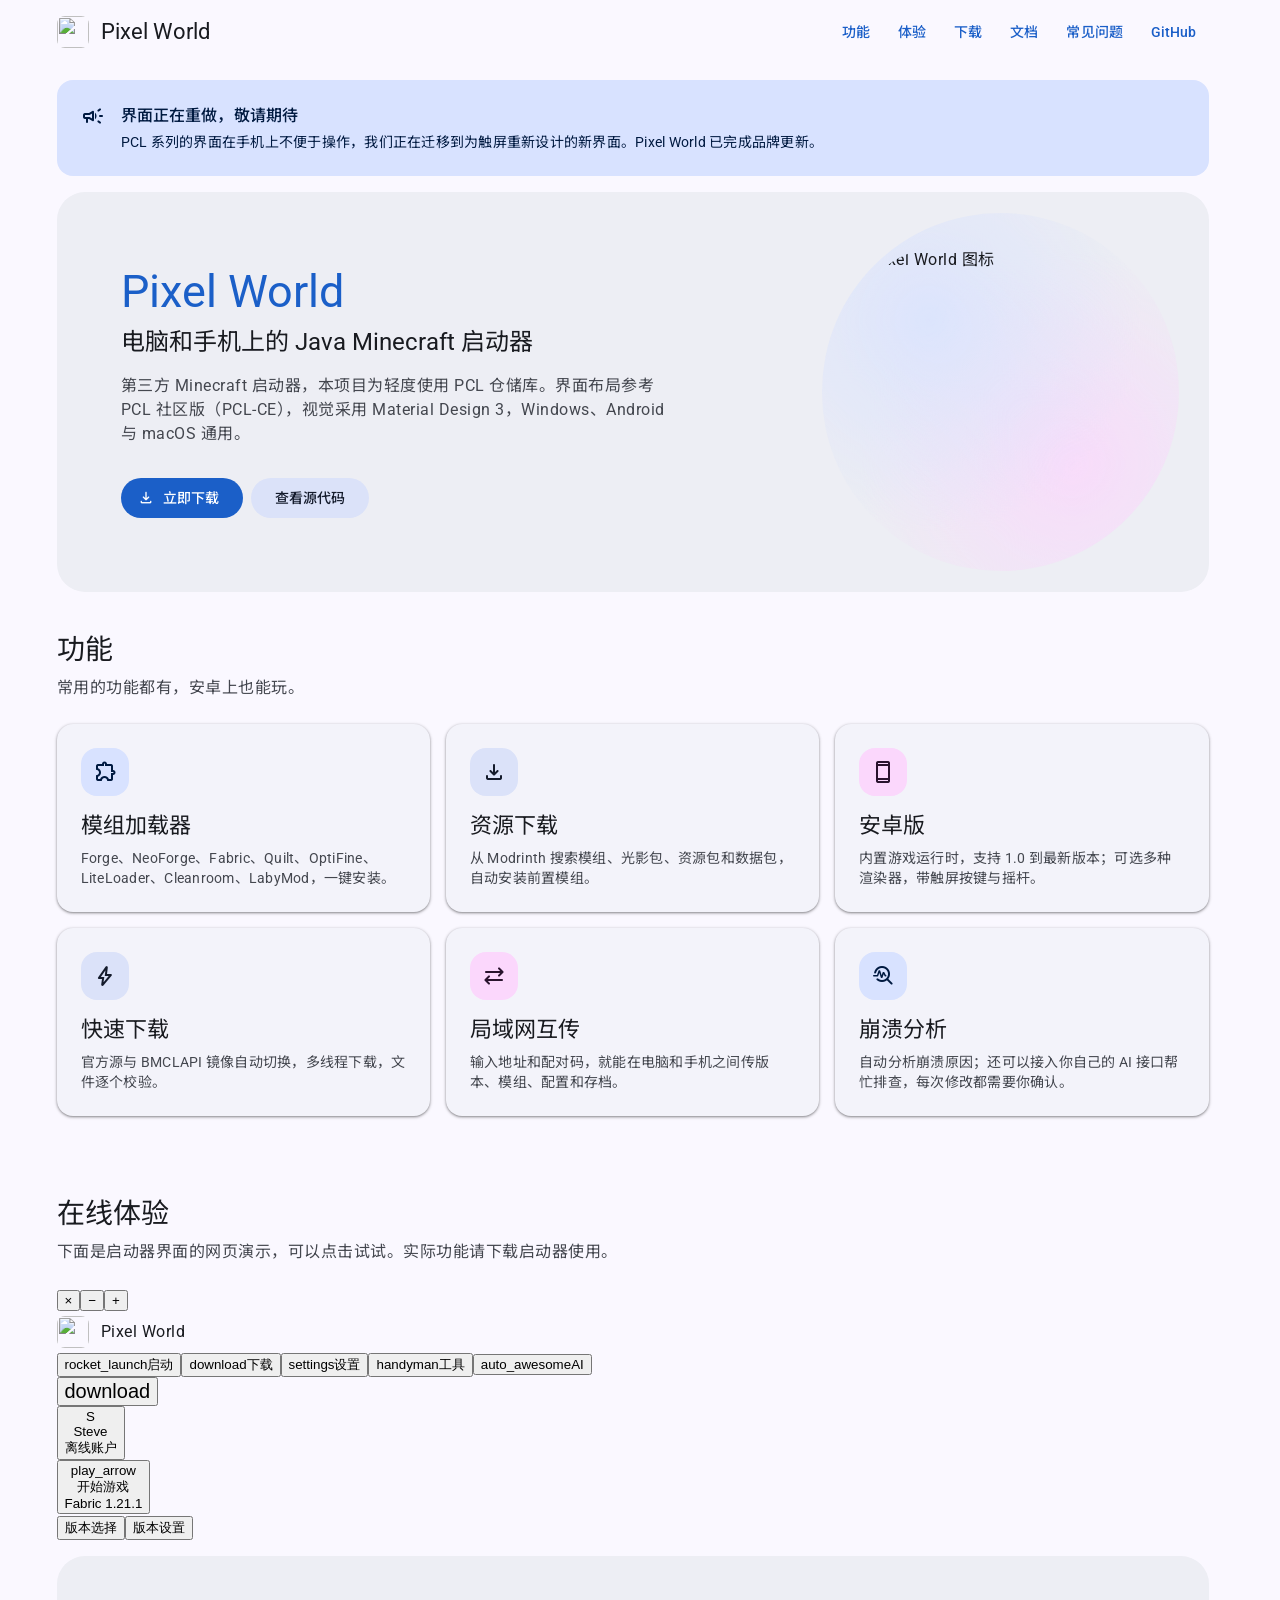
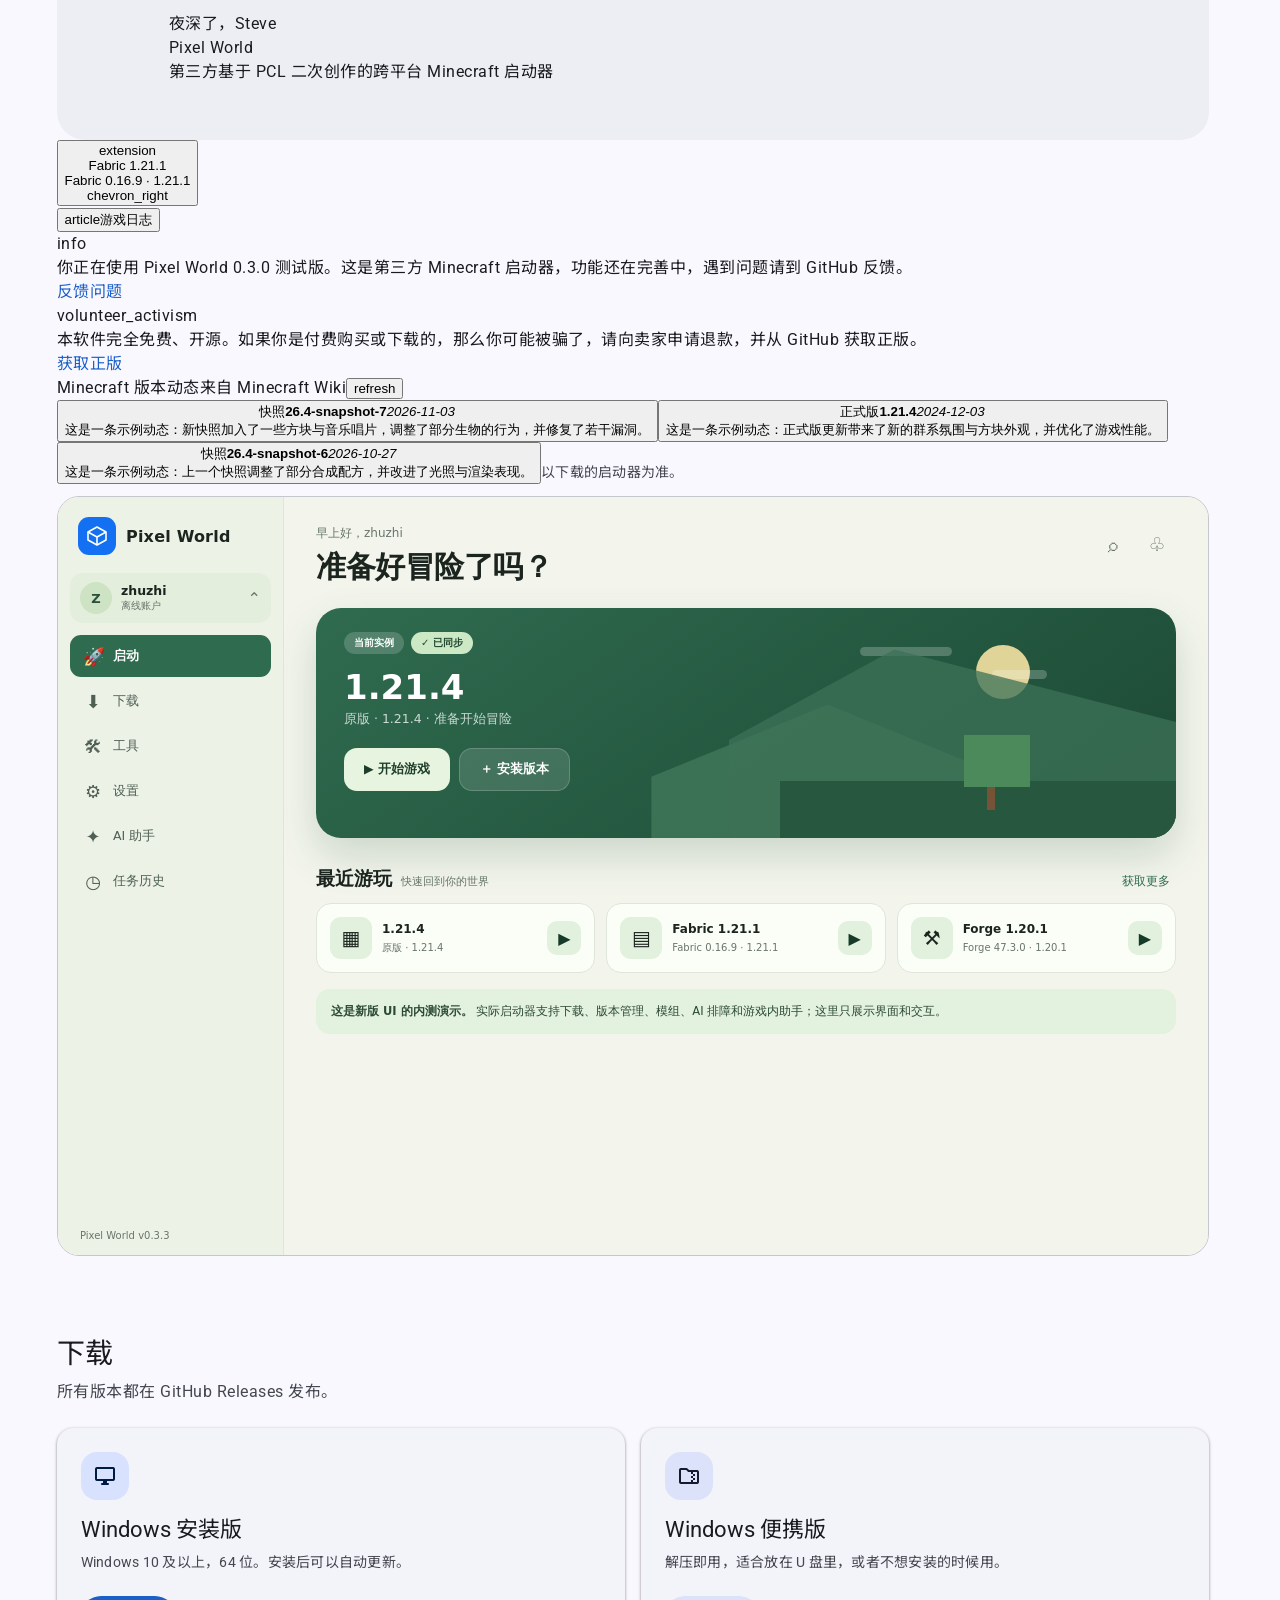
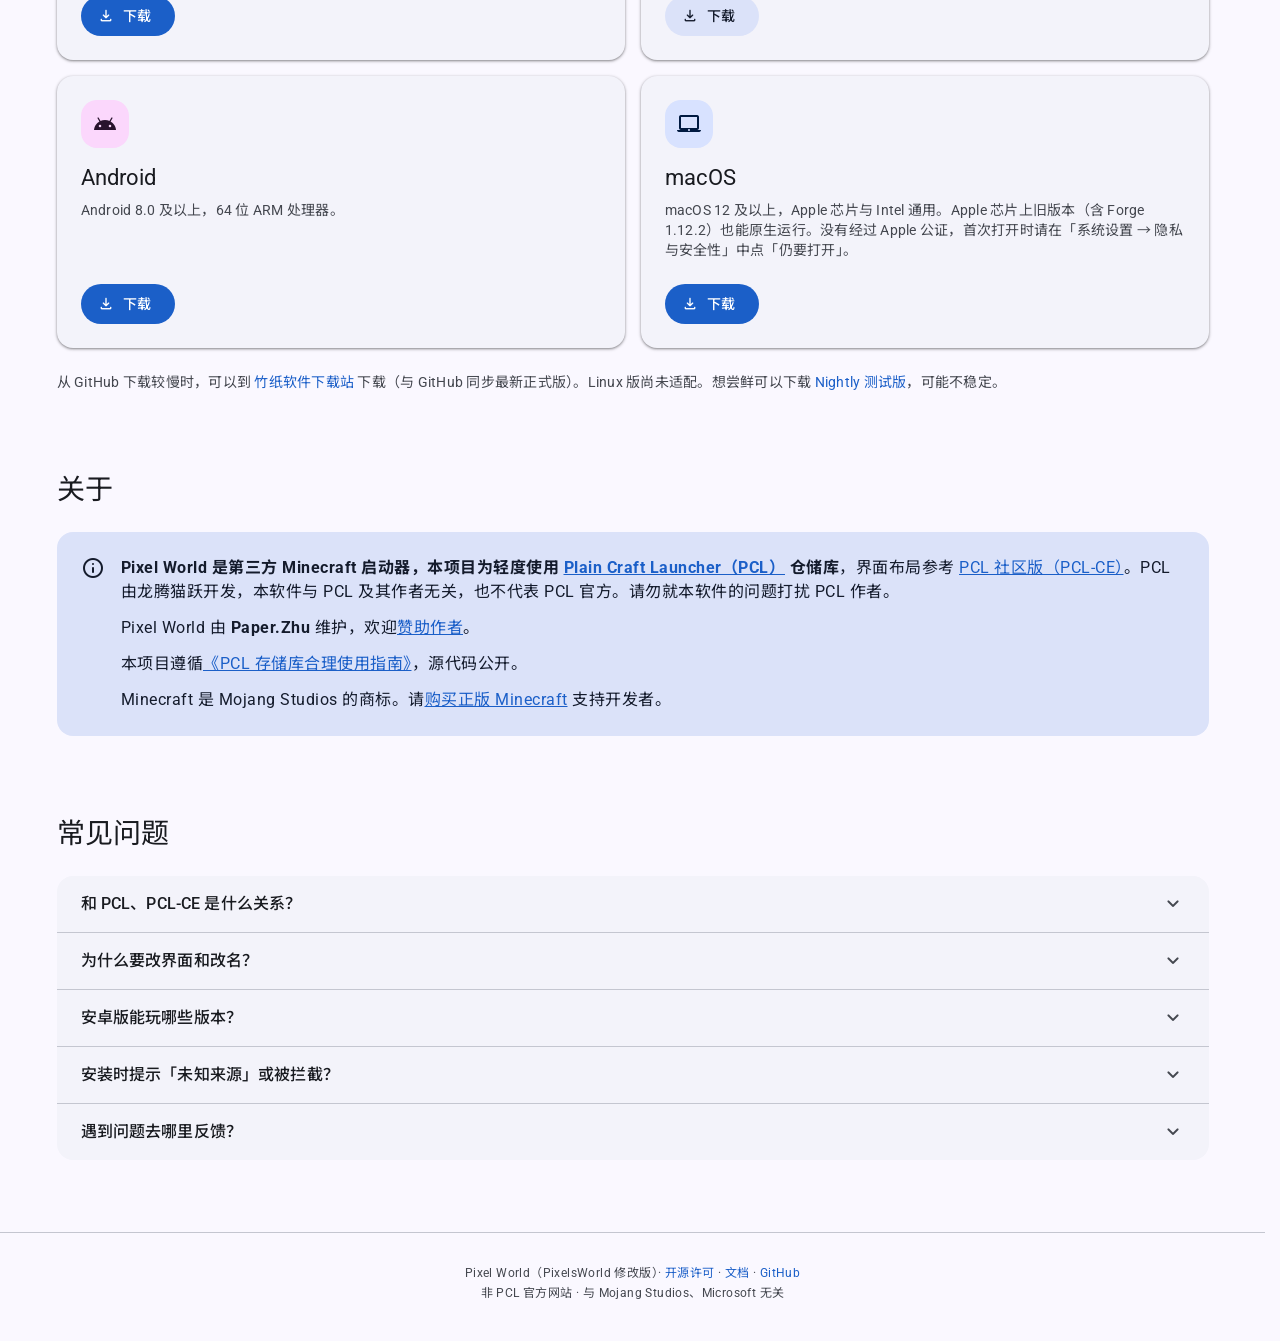
==== commit 870257b5: "更新站点品牌和域名文案 Co-authored-by: 大肥鱼 <paper_zhu@163.com>" ====
--- a/docs/index.html
+++ b/docs/index.html
@@ -6,7 +6,7 @@
 <meta name="color-scheme" content="light dark">
 <script>document.documentElement.classList.add('js');</script>
 <title>Pixel World</title>
-<meta name="description" content="Pixel World：基于 Plain Craft Launcher 的第三方衍生作品，电脑和手机上的 Java Minecraft 启动器，支持 Windows、Android 与 macOS。">
+<meta name="description" content="Pixel World：第三方 Minecraft 启动器，本项目为轻度使用 PCL 仓储库，支持 Windows、macOS、Linux 与 Android。">
 <link rel="icon" href="favicon.png">
 <link rel="stylesheet" href="demo/demo.css?v=4">
 <link rel="preconnect" href="https://fonts.googleapis.com">
@@ -459,7 +459,7 @@
       </div>
       <div class="faq-list">
         <details><summary><span class="q title-medium">和 PCL、PCL-CE 是什么关系？</span><span class="icon" aria-hidden="true">expand_more</span></summary><p class="answer body-large">Pixel World 是第三方 Minecraft 启动器，本项目为轻度使用 PCL 仓储库：界面布局参考 PCL-CE，用 Flutter 编写，视觉采用 Material Design 3，并增加了安卓版。它由第三方独立开发，与 PCL 和 PCL-CE 官方无关。可以从 PCL-CE 导入设置、游戏文件夹和账户。</p></details>
-        <details><summary><span class="q title-medium">为什么要改界面和改名？</span><span class="icon" aria-hidden="true">expand_more</span></summary><p class="answer body-large">PCL 系列的界面是为电脑设计的，在手机上不便于操作。我们正在把界面迁移到更适合触屏的新设计，Pixel World 也会在未来几个版本后更名为 <strong>Pixel World Launcher</strong>。更名不会影响现有的游戏版本、存档和设置，更新时会保留。</p></details>
+        <details><summary><span class="q title-medium">为什么要改界面和改名？</span><span class="icon" aria-hidden="true">expand_more</span></summary><p class="answer body-large">PCL 系列的界面是为电脑设计的，在手机上不便于操作。Pixel World 已完成品牌更新，并继续把界面迁移到更适合触屏的新设计。更名不会影响现有的游戏版本、存档和设置。</p></details>
         <details><summary><span class="q title-medium">安卓版能玩哪些版本？</span><span class="icon" aria-hidden="true">expand_more</span></summary><p class="answer body-large">支持 1.0 到最新的 Java 版，也能在手机上安装 Forge、NeoForge、OptiFine 等加载器。帧率取决于手机性能和所选的渲染器。</p></details>
         <details><summary><span class="q title-medium">安装时提示「未知来源」或被拦截？</span><span class="icon" aria-hidden="true">expand_more</span></summary><p class="answer body-large">安卓版不在应用商店上架，需要允许浏览器或文件管理器安装应用。Windows 上如果 SmartScreen 提示，点「更多信息」→「仍要运行」。安装包都可以在 GitHub 上核对来源。</p></details>
         <details><summary><span class="q title-medium">遇到问题去哪里反馈？</span><span class="icon" aria-hidden="true">expand_more</span></summary><p class="answer body-large">请在 <a href="https://github.com/zhuzhi-09/PixelWorld/issues">GitHub Issues</a> 反馈，不要打扰 PCL 的作者。</p></details>
